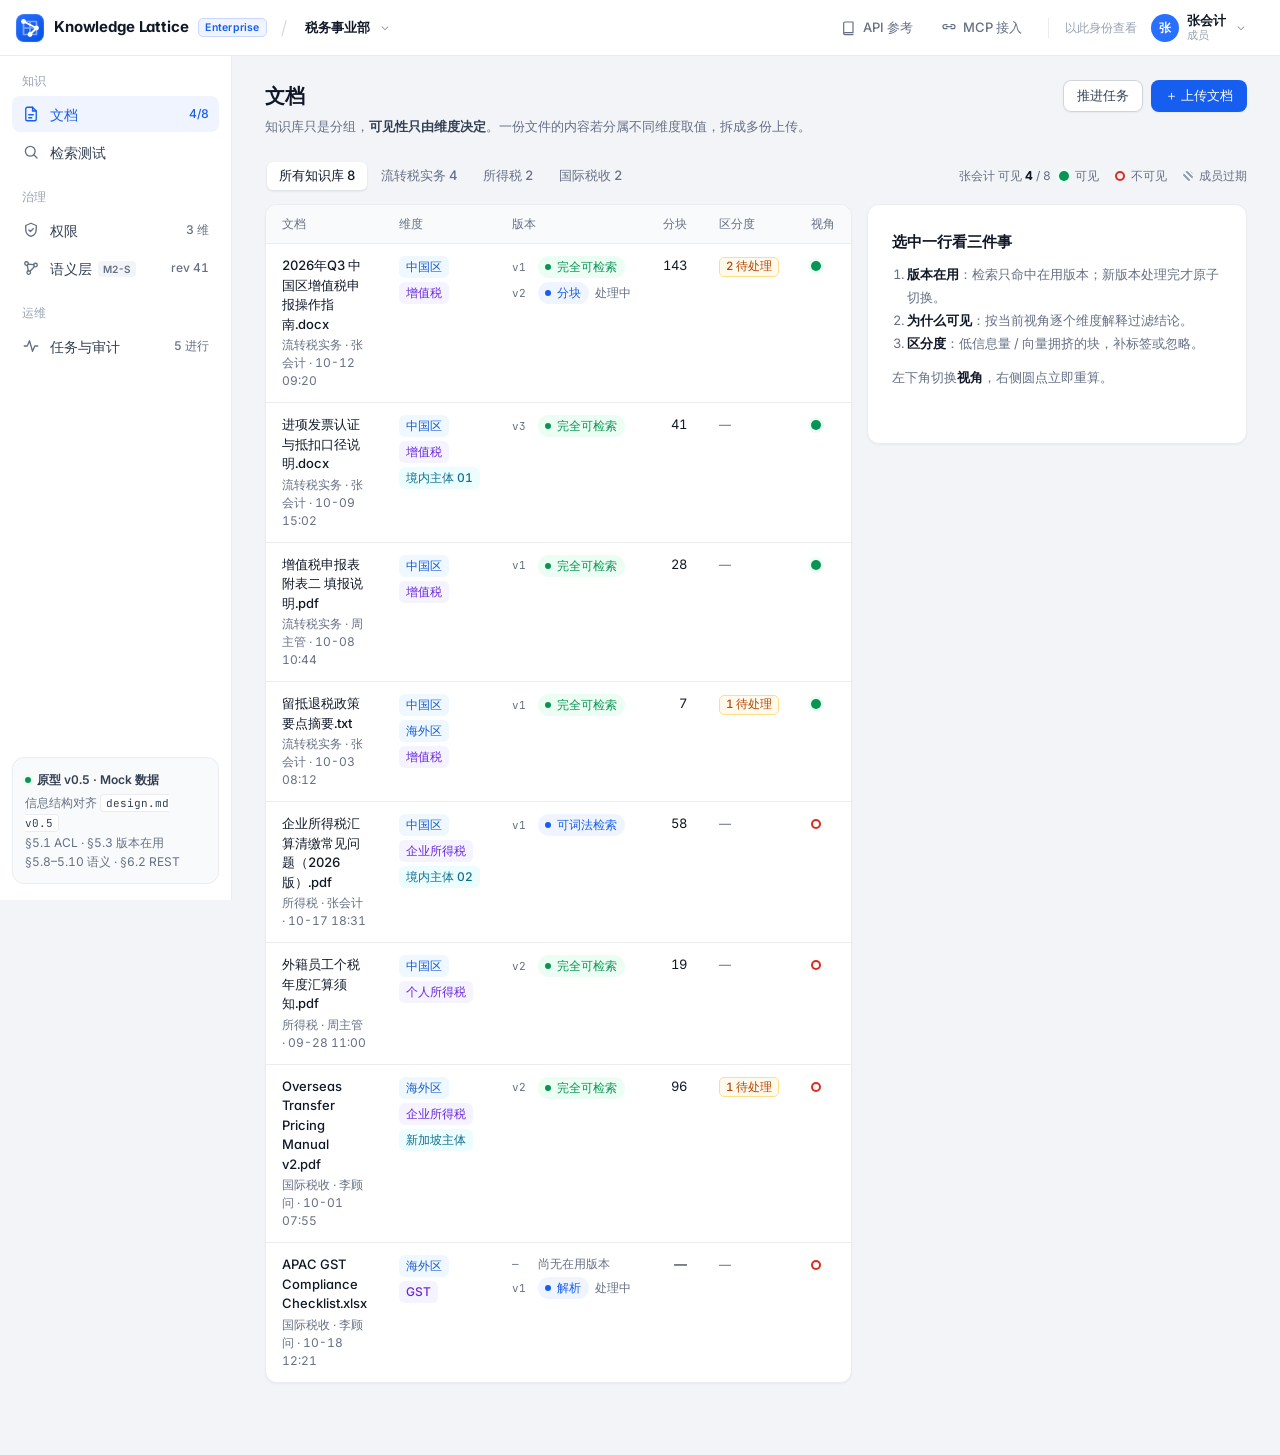
==== prototype/index.html @ 9593f556 "docs(knowledge-lattice): 原型顶栏与页头微调——logo 晶格 18→26px（28px 底座不变）；组织切换器去字母小方块（顶栏按钮+下拉菜单两处，wsIcon/WS_COL" ====
<!doctype html>
<html lang="zh-CN">
<head>
<meta charset="utf-8">
<meta name="viewport" content="width=device-width, initial-scale=1">
<title>Knowledge Lattice · 企业知识层控制台（原型 v0.5）</title>
<link rel="preconnect" href="https://fonts.googleapis.com">
<link rel="preconnect" href="https://fonts.gstatic.com" crossorigin>
<link href="https://fonts.googleapis.com/css2?family=Inter:wght@400;500;600;700&family=JetBrains+Mono:wght@400;500&display=swap" rel="stylesheet">
<style>
/* ==========================================================================
   Knowledge Lattice 控制台原型 v0.5 —— 企业 SaaS 视觉：浅灰底 + 白色卡片 + 品牌蓝
   信息结构对齐 design.md v0.5：§5.1 维度 ACL / §5.3 版本在用 / §5.4 区分度 / §5.8~5.10 语义层 / §6.2 REST
   ========================================================================== */
:root {
  /* 表面与描边（变量名沿用，值为 SaaS 灰阶） */
  --paper:   #FFFFFF;
  --paper-2: #F9FAFB;
  --paper-3: #F2F4F7;
  --rule:    #EAECF0;
  --rule-2:  #D0D5DD;
  --bg:      #F2F4F7;
  /* 文字 */
  --ink:     #101828;
  --ink-2:   #344054;
  --ink-3:   #667085;
  --ink-4:   #98A2B3;
  /* 品牌主色（原 seal 变量 → 品牌蓝） */
  --seal:    #155EEF;
  --seal-2:  #004EEB;
  --seal-w:  #EFF4FF;
  --seal-b:  #C7D7FE;
  /* 语义色 */
  --danger:  #D92D20; --danger-2: #B42318; --danger-w: #FEF3F2; --danger-b: #FECDCA;
  --moss:    #079455; --moss-w: #ECFDF3; --moss-b: #ABEFC6;
  --amber:   #DC6803; --amber-w: #FFFAEB; --amber-b: #FEDF89;
  --slate-w: #F2F4F7;
  /* 维度色 */
  --d0: #175CD3; --d0w: #EFF8FF;
  --d1: #6927DA; --d1w: #F4F3FF;
  --d2: #0E7090; --d2w: #ECFDFF;
  --d3: #C4320A; --d3w: #FFF6ED;
  /* 实体类型色 */
  --t-concept: #DD2590;
  --t-system: #475467;
  --t-scenario: #DC6803;
  --t-template: #444CE7;
  --t-template_field: #6172F3;
  --t-report: #0E9384;
  --t-report_item: #15B79E;
  --t-table: #079455;
  --t-column: #17B26A;

  --sans: "Inter", -apple-system, BlinkMacSystemFont, "Segoe UI", "PingFang SC", "Hiragino Sans GB", "Microsoft YaHei", "Noto Sans SC", sans-serif;
  --serif: var(--sans);
  --mono: "JetBrains Mono", "SFMono-Regular", Menlo, Consolas, monospace;

  --sh-xs: 0 1px 2px rgba(16, 24, 40, .05);
  --sh-sm: 0 1px 3px rgba(16, 24, 40, .08), 0 1px 2px rgba(16, 24, 40, .04);
  --sh-lg: 0 12px 16px -4px rgba(16, 24, 40, .08), 0 4px 6px -2px rgba(16, 24, 40, .03);
  --r: 8px; --r-lg: 12px;

  --s1: 4px; --s2: 8px; --s3: 12px; --s4: 16px; --s5: 24px; --s6: 32px; --s7: 48px; --s8: 72px;
  --ease: cubic-bezier(0.22, 1, 0.36, 1);
  --rail: 232px;
  --top: 56px;
}
* { box-sizing: border-box; margin: 0; padding: 0; }
html { font-size: 14px; }
body {
  font-family: var(--sans); color: var(--ink); background: var(--bg);
  line-height: 1.5; -webkit-font-smoothing: antialiased; font-feature-settings: "tnum" 1, "cv11" 1;
}
button, input, select, textarea { font: inherit; color: inherit; }
button { cursor: pointer; background: none; border: 0; }
code, .mono { font-family: var(--mono); font-size: 0.86em; }
code { background: var(--paper-3); padding: 1px 5px; border-radius: 4px; color: var(--ink-2); }
:focus-visible { outline: 2px solid var(--seal-b); outline-offset: 1px; }
::selection { background: var(--seal-w); }
svg.ic { width: 16px; height: 16px; flex: none; stroke: currentColor; fill: none; stroke-width: 1.8; stroke-linecap: round; stroke-linejoin: round; }

/* ---------------- 骨架：顶栏 + 侧栏 + 内容区 ---------------- */
.app {
  display: grid; grid-template-columns: var(--rail) 1fr; grid-template-rows: var(--top) 1fr;
  grid-template-areas: "top top" "rail main"; min-height: 100vh;
}
.topbar {
  grid-area: top; position: sticky; top: 0; z-index: 40; height: var(--top);
  display: flex; align-items: center; gap: var(--s2); padding: 0 var(--s5) 0 var(--s4);
  background: var(--paper); border-bottom: 1px solid var(--rule);
}
.brand { display: flex; align-items: center; gap: 10px; min-width: calc(var(--rail) - var(--s4)); flex: none; padding-right: var(--s3); }
.seal { width: 28px; height: 28px; flex: none; display: grid; place-items: center; border-radius: 8px;
  background: linear-gradient(140deg, #2970FF 0%, #155EEF 55%, #004EEB 100%); box-shadow: var(--sh-xs), inset 0 0 0 1px rgba(255,255,255,.12); }
.seal svg { width: 26px; height: 26px; }
.brand-name { font-weight: 700; font-size: 15px; letter-spacing: -0.01em; color: var(--ink); white-space: nowrap; }
.brand-sub { font-size: 10.5px; font-weight: 600; color: var(--seal); background: var(--seal-w); border: 1px solid var(--seal-b);
  padding: 0 6px; border-radius: 5px; line-height: 17px; letter-spacing: .02em; }
.tb-sep { color: var(--rule-2); font-size: 18px; font-weight: 300; margin: 0 2px 0 -6px; }
.tb-spacer { flex: 1; }
.tb-link { display: inline-flex; align-items: center; gap: 6px; height: 32px; padding: 0 10px; border-radius: var(--r); color: var(--ink-3); font-size: 13px; font-weight: 500; }
.tb-link:hover { background: var(--paper-3); color: var(--ink-2); }
.tb-div { width: 1px; height: 20px; background: var(--rule); margin: 0 var(--s2); }
.tb-lens { display: flex; align-items: center; gap: 6px; }
.tb-lens .rail-label { margin: 0; padding: 0; font-size: 12px; letter-spacing: 0; color: var(--ink-4); white-space: nowrap; }

.rail {
  grid-area: rail; position: sticky; top: var(--top); height: calc(100vh - var(--top)); overflow: auto;
  background: var(--paper); border-right: 1px solid var(--rule);
  display: flex; flex-direction: column; padding: var(--s3) var(--s3) var(--s4);
}
.rail-label { font-size: 12px; font-weight: 500; color: var(--ink-4); padding: 0 var(--s2); margin: var(--s4) 0 6px; }
.picker { position: relative; }
.picker-btn {
  display: flex; align-items: center; gap: var(--s2); text-align: left; height: 36px;
  padding: 0 var(--s2); border-radius: var(--r); transition: background .15s;
}
.picker-btn:hover, .picker-btn[aria-expanded="true"] { background: var(--paper-3); }
.picker-btn .pk-main { min-width: 0; display: flex; flex-direction: column; line-height: 1.2; }
.picker-btn .pk-t { font-weight: 600; font-size: 13px; color: var(--ink); white-space: nowrap; overflow: hidden; text-overflow: ellipsis; max-width: 180px; }
.picker-btn .pk-s { font-size: 11px; color: var(--ink-4); }
.picker-btn .caret { color: var(--ink-4); display: inline-flex; }
.avatar { width: 28px; height: 28px; border-radius: 50%; display: grid; place-items: center; font-size: 12px; font-weight: 600; color: #fff; flex: none; }
.menu {
  position: absolute; left: 0; top: calc(100% + 6px); z-index: 60; min-width: 280px;
  background: var(--paper); border: 1px solid var(--rule); border-radius: var(--r-lg); padding: var(--s1);
  box-shadow: var(--sh-lg);
  opacity: 0; transform: translateY(-4px); pointer-events: none; transition: opacity .16s var(--ease), transform .16s var(--ease);
}
#lensPicker .menu { left: auto; right: 0; }
.menu.open { opacity: 1; transform: none; pointer-events: auto; }
.menu-item { width: 100%; text-align: left; padding: 8px 10px; border-radius: 6px; display: flex; gap: var(--s2); align-items: center; font-size: 13px; color: var(--ink-2); }
.menu-item:hover { background: var(--paper-2); }
.menu-item.on { background: var(--seal-w); color: var(--seal); font-weight: 500; }
.menu-item small { color: var(--ink-4); font-size: 12px; margin-left: auto; font-weight: 400; }
.menu-note { font-size: 12px; color: var(--ink-3); padding: 8px 10px; border-top: 1px solid var(--rule); margin-top: var(--s1); line-height: 1.5; }

.nav { display: flex; flex-direction: column; gap: 2px; }
.nav-group { font-size: 12px; font-weight: 500; color: var(--ink-4); padding: 0 10px; margin: var(--s4) 0 4px; }
.nav-group:first-child { margin-top: var(--s1); }
.nav-item {
  display: grid; grid-template-columns: 18px 1fr auto; align-items: center; gap: 10px; height: 36px;
  padding: 0 10px; border-radius: var(--r); text-align: left; color: var(--ink-2); font-weight: 500; font-size: 14px;
  transition: background .15s, color .15s;
}
.nav-item .ni-k { color: var(--ink-3); display: inline-flex; }
.nav-item .ni-k svg { width: 18px; height: 18px; }
.nav-item .ni-c { font-size: 12px; color: var(--ink-3); font-weight: 500; }
.nav-item:hover { background: var(--paper-3); color: var(--ink); }
.nav-item.on { background: var(--seal-w); color: var(--seal); }
.nav-item.on .ni-k { color: var(--seal); }
.nav-item.on .ni-c { color: var(--seal); }
.nav-tag { font-size: 10px; font-weight: 600; padding: 0 5px; border-radius: 4px; background: var(--paper-3); color: var(--ink-3); margin-left: 6px; vertical-align: 1px; line-height: 16px; display: inline-block; }
.rail-foot { margin-top: auto; padding: var(--s3); font-size: 12px; color: var(--ink-3); line-height: 1.6;
  background: var(--paper-2); border: 1px solid var(--rule); border-radius: var(--r-lg); }
.rail-foot .rf-h { display: flex; align-items: center; gap: 6px; font-weight: 600; color: var(--ink-2); margin-bottom: 4px; }
.rail-foot .rf-h i { width: 6px; height: 6px; border-radius: 50%; background: var(--moss); box-shadow: 0 0 0 3px var(--moss-w); }
.rail-foot code { font-size: 11px; background: var(--paper); border: 1px solid var(--rule); }

main { grid-area: main; min-width: 0; padding: var(--s5) clamp(20px, 2.6vw, 40px) var(--s8); }
.view { animation: viewIn .3s var(--ease) both; }
@keyframes viewIn { from { opacity: 0; transform: translateY(4px); } to { opacity: 1; transform: none; } }

/* ---------------- 页头 ---------------- */
.head { display: grid; grid-template-columns: minmax(0, 1fr) auto; column-gap: var(--s5); row-gap: 4px; align-items: center; margin-bottom: var(--s5); }
.head h1 { grid-column: 1; font-weight: 600; font-size: 20px; line-height: 28px; letter-spacing: -0.01em; color: var(--ink); }
.head .lede { grid-column: 1 / -1; color: var(--ink-3); font-size: 13px; line-height: 20px; }
.head .lede b { color: var(--ink-2); font-weight: 600; }
.head .head-act { grid-column: 2; grid-row: 1; display: flex; gap: var(--s2); align-items: center; }
.sub-tabs { display: flex; gap: var(--s5); margin: calc(-1 * var(--s2)) 0 var(--s5); border-bottom: 1px solid var(--rule); }
.sub-tab { padding: 10px 2px; color: var(--ink-3); border-bottom: 2px solid transparent; margin-bottom: -1px; font-weight: 500; font-size: 14px; }
.sub-tab:hover { color: var(--ink-2); }
.sub-tab.on { color: var(--seal); border-color: var(--seal); font-weight: 600; }
.sec-title { font-weight: 600; font-size: 15px; color: var(--ink); margin: var(--s6) 0 var(--s3); display: flex; align-items: baseline; gap: var(--s3); }
.sec-title:first-child { margin-top: 0; }
.sec-title small { font-weight: 400; font-size: 12px; color: var(--ink-3); }

/* ---------------- 通用元件 ---------------- */
.btn {
  display: inline-flex; align-items: center; justify-content: center; gap: 6px; height: 32px; padding: 0 14px; border-radius: var(--r);
  background: var(--seal); color: #fff; font-weight: 500; font-size: 13px; white-space: nowrap;
  box-shadow: var(--sh-xs); transition: background .15s, box-shadow .15s;
}
.btn:hover { background: var(--seal-2); }
.btn:active { box-shadow: 0 0 0 3px var(--seal-w); }
.btn.seal-btn { background: var(--seal); } .btn.seal-btn:hover { background: var(--seal-2); }
.btn.danger-btn { background: var(--danger); } .btn.danger-btn:hover { background: var(--danger-2); }
.btn.ghost { background: var(--paper); color: var(--ink-2); box-shadow: var(--sh-xs), inset 0 0 0 1px var(--rule-2); }
.btn.ghost:hover { background: var(--paper-2); color: var(--ink); }
.btn.sm { height: 28px; padding: 0 10px; font-size: 12px; border-radius: 6px; }
.btn[disabled] { background: var(--paper-3); color: var(--ink-4); cursor: not-allowed; box-shadow: none; }
.btn .kbd { background: rgba(255,255,255,.18); border-color: rgba(255,255,255,.35) !important; color: #fff !important; }
.link { color: var(--seal); font-weight: 500; text-align: left; }
.link:hover { color: var(--seal-2); text-decoration: underline; text-underline-offset: 3px; }
.muted { color: var(--ink-3); }
.tiny { font-size: 12px; }
.sel, .inp {
  height: 32px; padding: 0 10px; border: 1px solid var(--rule-2); border-radius: var(--r); background: var(--paper); min-width: 0;
  box-shadow: var(--sh-xs); font-size: 13px; transition: border-color .15s, box-shadow .15s;
}
.inp:hover, .sel:hover { border-color: var(--ink-4); }
.inp:focus, .sel:focus { outline: none; border-color: var(--seal); box-shadow: 0 0 0 3px var(--seal-w); }

.chip {
  display: inline-flex; align-items: center; gap: 4px; padding: 0 7px; border-radius: 6px; height: 22px;
  font-size: 12px; font-weight: 500; white-space: nowrap; background: var(--slate-w); color: var(--ink-2);
}
.chip .ck { font-family: var(--mono); font-size: 10.5px; opacity: 0.7; font-weight: 400; }
.chip.d0 { background: var(--d0w); color: var(--d0); } .chip.d1 { background: var(--d1w); color: var(--d1); }
.chip.d2 { background: var(--d2w); color: var(--d2); } .chip.d3 { background: var(--d3w); color: var(--d3); }
.chip.empty { background: transparent; color: var(--ink-4); border: 1px dashed var(--rule-2); font-weight: 400; }
.chips { display: flex; flex-wrap: wrap; gap: 4px; }
.pill { display: inline-flex; align-items: center; gap: 6px; height: 22px; padding: 0 8px 0 7px; border-radius: 11px;
  font-size: 12px; font-weight: 500; white-space: nowrap; background: var(--paper-3); color: var(--ink-2); }
.pill::before { content: ""; width: 6px; height: 6px; border-radius: 50%; background: var(--ink-4); flex: none; }
.pill.ok { background: var(--moss-w); color: var(--moss); } .pill.ok::before { background: var(--moss); }
.pill.run { background: var(--seal-w); color: var(--seal); } .pill.run::before { background: var(--seal); animation: pulse 1.4s ease-in-out infinite; }
.pill.bad { background: var(--danger-w); color: var(--danger-2); } .pill.bad::before { background: var(--danger); }
.pill.idle { background: var(--paper-3); color: var(--ink-3); } .pill.idle::before { background: transparent; box-shadow: inset 0 0 0 1.5px var(--ink-4); }
@keyframes pulse { 50% { opacity: 0.3; } }
.tag { display: inline-flex; align-items: center; font-size: 11.5px; font-weight: 500; height: 20px; padding: 0 6px; border-radius: 5px;
  border: 1px solid var(--rule); background: var(--paper-2); color: var(--ink-3); white-space: nowrap; }
.tag.seal { border-color: var(--danger-b); background: var(--danger-w); color: var(--danger-2); }
.tag.moss { border-color: var(--moss-b); background: var(--moss-w); color: var(--moss); }
.tag.amber { border-color: var(--amber-b); background: var(--amber-w); color: #B54708; }
.kbd { font-family: var(--mono); font-size: 11px; padding: 0 5px; border: 1px solid var(--rule-2); border-radius: 4px; color: var(--ink-3); line-height: 16px; }

/* 数据表（卡片化） */
.ledger { width: 100%; border-collapse: separate; border-spacing: 0; background: var(--paper);
  border: 1px solid var(--rule); border-radius: var(--r-lg); box-shadow: var(--sh-xs); overflow: hidden; }
.ledger th {
  text-align: left; font-weight: 500; font-size: 12px; color: var(--ink-3); background: var(--paper-2);
  padding: 10px var(--s4); border-bottom: 1px solid var(--rule); white-space: nowrap;
}
.ledger td { padding: var(--s3) var(--s4); border-bottom: 1px solid var(--rule); vertical-align: top; font-size: 13px; }
.ledger tbody tr:last-child td { border-bottom: 0; }
.ledger tbody tr { transition: background .12s; }
.ledger tbody tr.clickable { cursor: pointer; }
.ledger tbody tr.clickable:hover { background: var(--paper-2); }
.ledger tbody tr.on { background: var(--seal-w); }
.ledger tbody tr.on td:first-child { box-shadow: inset 2px 0 0 var(--seal); }
.ledger .num { text-align: right; font-variant-numeric: tabular-nums; }
.ledger .t-title { font-weight: 500; color: var(--ink); }
.ledger .t-sub { font-size: 12px; color: var(--ink-3); margin-top: 2px; }
.pane .ledger, .passthru .ledger { border: 0; border-radius: 0; box-shadow: none; }

.note {
  font-size: 13px; color: var(--ink-2); padding: 10px 14px; background: var(--paper);
  border: 1px solid var(--rule); border-radius: var(--r); margin-top: var(--s4); line-height: 1.6;
}
.note b { color: var(--ink); font-weight: 600; }
.note.seal { background: var(--danger-w); border-color: var(--danger-b); color: var(--danger-2); }
.note.seal b { color: var(--danger-2); }
.note.moss { background: var(--moss-w); border-color: var(--moss-b); color: #067647; }
.note.moss b { color: #067647; }
.note.amber { background: var(--amber-w); border-color: var(--amber-b); color: #93370D; }
.note.amber b { color: #93370D; }

.split { display: grid; grid-template-columns: minmax(0, 1fr) 380px; gap: var(--s5); align-items: start; }
.pane { position: sticky; top: calc(var(--top) + var(--s5)); background: var(--paper); border: 1px solid var(--rule); border-radius: var(--r-lg);
  box-shadow: var(--sh-xs); padding: var(--s5); min-height: 240px; max-height: calc(100vh - var(--top) - 48px); overflow: auto; }
.pane h2 { font-size: 16px; font-weight: 600; line-height: 1.4; color: var(--ink); }
.pane .kv { display: grid; grid-template-columns: 76px 1fr; gap: 6px var(--s3); font-size: 13px; margin-top: var(--s3); }
.pane .kv dt { color: var(--ink-3); }
.pane-sec { margin-top: var(--s5); padding-top: var(--s4); border-top: 1px solid var(--rule); }
.pane-sec > .ps-h { font-size: 12px; font-weight: 600; color: var(--ink-3); margin-bottom: var(--s2); display: flex; align-items: center; gap: var(--s2); }
.teach { color: var(--ink-3); font-size: 13px; line-height: 1.75; }
.teach ol { padding-left: 1.2em; margin-top: var(--s2); }
.teach b { color: var(--ink); font-weight: 600; }

/* ---------------- 文档页 ---------------- */
.drawer { display: grid; grid-template-rows: 0fr; transition: grid-template-rows .35s var(--ease); }
.drawer.open { grid-template-rows: 1fr; }
.drawer > .dr-in { overflow: hidden; }
.upload {
  border: 1px solid var(--rule); border-radius: var(--r-lg); padding: var(--s5); margin-bottom: var(--s5);
  display: grid; grid-template-columns: 1fr 1fr; gap: var(--s4) var(--s6); background: var(--paper); box-shadow: var(--sh-sm);
}
.upload .u-row { display: grid; grid-template-columns: 96px 1fr; gap: var(--s3); align-items: start; }
.upload .u-row > label { color: var(--ink-2); padding-top: 5px; font-size: 13px; font-weight: 500; }
.req { color: var(--danger); margin-left: 2px; }
.opt { width: 100%; }
.vchip {
  height: 28px; padding: 0 10px; border-radius: 6px; font-size: 13px; border: 1px solid var(--rule-2); background: var(--paper); color: var(--ink-2);
  transition: background .12s, border-color .12s, color .12s;
}
.vchip:hover:not([disabled]) { border-color: var(--seal-b); color: var(--seal); }
.vchip.on { background: var(--seal-w); color: var(--seal); border-color: var(--seal); font-weight: 500; }
.vchip[disabled] { color: var(--ink-4); background: var(--paper-2); border-style: dashed; cursor: not-allowed; text-decoration: line-through; text-decoration-color: var(--rule-2); }
.u-foot { grid-column: 1 / -1; display: flex; align-items: center; gap: var(--s3); border-top: 1px solid var(--rule); padding-top: var(--s4); }
.filebox { border: 1px dashed var(--rule-2); border-radius: var(--r); padding: var(--s3); display: flex; gap: var(--s3); align-items: center; background: var(--paper-2); }
.filebox .inp { flex: 1; background: var(--paper); }

.toolbar { display: flex; align-items: center; gap: var(--s2); margin-bottom: var(--s3); flex-wrap: wrap; }
.seg { display: inline-flex; background: var(--paper-3); border-radius: var(--r); padding: 2px; gap: 2px; }
.seg button { height: 28px; padding: 0 12px; font-size: 13px; font-weight: 500; color: var(--ink-3); border-radius: 6px; }
.seg button:hover { color: var(--ink-2); }
.seg button.on { background: var(--paper); color: var(--ink); box-shadow: var(--sh-sm); }
.seg button.seg-add { color: var(--ink-4); padding: 0 12px; }
.seg button.seg-add:hover { color: var(--seal); background: var(--paper); }
.seg button.seg-add.on { background: var(--paper); color: var(--seal); box-shadow: var(--sh-sm); font-weight: 500; }

.ver { display: flex; flex-direction: column; gap: 4px; font-size: 12px; }
.ver .vl { display: flex; align-items: center; gap: 6px; white-space: nowrap; }
.ver .vn { font-family: var(--mono); font-size: 11px; color: var(--ink-3); min-width: 20px; }
.lens-dot { width: 10px; height: 10px; border-radius: 50%; display: inline-block; vertical-align: middle; }
.lens-dot.y { background: var(--moss); box-shadow: 0 0 0 3px var(--moss-w); }
.lens-dot.n { box-shadow: inset 0 0 0 2px var(--danger); }
.lens-dot.x { background: repeating-linear-gradient(45deg, var(--ink-4) 0 2px, transparent 2px 4px); }

.stages { display: flex; gap: 3px; margin: var(--s2) 0 4px; }
.stages i { flex: 1; height: 4px; background: var(--paper-3); border-radius: 2px; position: relative; overflow: hidden; }
.stages i.done { background: var(--seal); }
.stages i.cur { background: var(--seal-w); }
.stages i.cur::after { content: ""; position: absolute; inset: 0; background: var(--seal); opacity: .55; transform-origin: left; animation: grow 1.6s var(--ease) infinite; }
@keyframes grow { from { transform: scaleX(0); } to { transform: scaleX(1); } }
.stage-labels { display: flex; gap: 3px; font-size: 11px; color: var(--ink-3); }
.stage-labels span { flex: 1; }

.flag { padding: var(--s3) 0; border-bottom: 1px solid var(--rule); }
.flag:last-child { border-bottom: 0; }
.flag q { display: block; font-size: 13px; color: var(--ink); background: var(--paper-2); border-radius: 6px; padding: 6px 10px; quotes: "“" "”"; margin: 4px 0 8px; }
.flag .f-act { display: flex; gap: var(--s2); align-items: center; flex-wrap: wrap; }
.flag.resolved { opacity: 0.5; }

.why { display: flex; flex-direction: column; gap: 8px; font-size: 13px; }
.why .w-row { display: grid; grid-template-columns: 18px 88px 1fr; gap: var(--s2); align-items: start; }
.why .w-ic { font-weight: 700; text-align: center; width: 18px; height: 18px; line-height: 18px; border-radius: 50%; font-size: 11px; }
.why .w-ic.y { color: var(--moss); background: var(--moss-w); } .why .w-ic.n { color: var(--danger); background: var(--danger-w); } .why .w-ic.s { color: var(--ink-4); background: var(--paper-3); }
.why .w-k { color: var(--ink-2); font-weight: 500; }
.why .w-v { color: var(--ink-3); }

/* ---------------- 检索页 ---------------- */
.qbar { display: flex; align-items: center; gap: var(--s2); background: var(--paper); border: 1px solid var(--rule-2); border-radius: var(--r-lg);
  padding: 6px 6px 6px 14px; margin-bottom: var(--s3); box-shadow: var(--sh-sm); transition: border-color .15s, box-shadow .15s; }
.qbar:focus-within { border-color: var(--seal); box-shadow: 0 0 0 4px var(--seal-w); }
.qbar::before { content: ""; width: 18px; height: 18px; flex: none; background: var(--ink-4);
  -webkit-mask: url("data:image/svg+xml,%3Csvg xmlns='http://www.w3.org/2000/svg' viewBox='0 0 24 24' fill='none' stroke='black' stroke-width='2' stroke-linecap='round'%3E%3Ccircle cx='11' cy='11' r='7'/%3E%3Cpath d='m20 20-3.5-3.5'/%3E%3C/svg%3E") center/contain no-repeat;
          mask: url("data:image/svg+xml,%3Csvg xmlns='http://www.w3.org/2000/svg' viewBox='0 0 24 24' fill='none' stroke='black' stroke-width='2' stroke-linecap='round'%3E%3Ccircle cx='11' cy='11' r='7'/%3E%3Cpath d='m20 20-3.5-3.5'/%3E%3C/svg%3E") center/contain no-repeat; }
.qbar input { flex: 1; border: 0; background: transparent; font-size: 15px; height: 36px; outline: none; min-width: 0; }
.qbar input::placeholder { color: var(--ink-4); }
.qbar .btn { height: 36px; padding: 0 16px; }
.qopts { display: flex; gap: var(--s4); align-items: center; flex-wrap: wrap; font-size: 13px; color: var(--ink-2); margin-bottom: var(--s4); }
.qopts label { display: inline-flex; align-items: center; gap: 6px; }
.switch { display: inline-flex; align-items: center; gap: 8px; cursor: pointer; user-select: none; }
.switch input { appearance: none; width: 32px; height: 18px; border-radius: 9px; background: var(--rule-2); position: relative; transition: background .2s; cursor: pointer; flex: none; }
.switch input::after { content: ""; position: absolute; width: 14px; height: 14px; top: 2px; left: 2px; border-radius: 50%; background: #fff; box-shadow: 0 1px 2px rgba(16,24,40,.2); transition: transform .2s var(--ease); }
.switch input:checked { background: var(--seal); }
.switch input:checked::after { transform: translateX(14px); }
.suggest { display: flex; gap: 6px; flex-wrap: wrap; align-items: center; }
.suggest button { font-size: 12px; height: 26px; padding: 0 10px; border-radius: 13px; background: var(--paper); border: 1px solid var(--rule); color: var(--ink-2); }
.suggest button:hover { color: var(--seal); border-color: var(--seal-b); background: var(--seal-w); }

.annot { font-size: 14px; line-height: 2.2; }
.annot mark { background: none; border-bottom: 2px solid currentColor; padding: 0 1px; color: inherit; position: relative; }
.annot mark .mt { position: absolute; left: 0; top: -1.15em; font-size: 10px; font-weight: 600; line-height: 1; white-space: nowrap; }
.annot mark.L2 { border-bottom-style: dotted; }
.annot mark.L3 { border-bottom-style: dashed; }

.hits { display: flex; flex-direction: column; background: var(--paper); border: 1px solid var(--rule); border-radius: var(--r-lg); box-shadow: var(--sh-xs); padding: 0 var(--s4); }
.hit { display: grid; grid-template-columns: 36px 1fr; gap: var(--s3); padding: var(--s4) 0; border-bottom: 1px solid var(--rule); animation: viewIn .3s var(--ease) both; }
.hit:last-child { border-bottom: 0; }
.hit .h-rank { width: 26px; height: 26px; border-radius: 7px; display: grid; place-items: center; font-weight: 600; font-size: 12px; background: var(--paper-3); color: var(--ink-3); }
.hit:first-child .h-rank { background: var(--seal-w); color: var(--seal); }
.hit .h-text { font-size: 14px; line-height: 1.7; color: var(--ink); }
.hit .h-text em { font-style: normal; background: #FEF0C7; border-radius: 2px; padding: 0 1px; }
.hit .h-meta { display: flex; flex-wrap: wrap; gap: var(--s2) var(--s3); align-items: center; margin-top: var(--s2); font-size: 12px; color: var(--ink-3); }
.hit .h-src { color: var(--ink-2); font-weight: 500; }
.routes { display: inline-flex; gap: 3px; }
.route { font-family: var(--mono); font-size: 10.5px; height: 18px; line-height: 18px; padding: 0 5px; border-radius: 4px; background: var(--paper-3); color: var(--ink-4); }
.route.on { background: var(--seal-w); color: var(--seal); }
.route.ent.on { background: #EEF4FF; color: var(--t-template); }
.score-bar { width: 64px; height: 6px; background: var(--paper-3); border-radius: 3px; overflow: hidden; display: inline-block; vertical-align: middle; }
.score-bar i { display: block; height: 100%; background: var(--seal); border-radius: 3px; }

.funnel { display: flex; flex-direction: column; gap: var(--s3); }
.fn-row { display: grid; grid-template-columns: 64px 1fr 56px; gap: var(--s2); align-items: center; font-size: 12px; color: var(--ink-2); }
.fn-bar { height: 16px; background: var(--paper-3); border-radius: 4px; position: relative; overflow: hidden; }
.fn-bar .fb-all { position: absolute; inset: 0 auto 0 0; background: var(--danger-w); background-image: repeating-linear-gradient(45deg, transparent 0 3px, rgba(217, 45, 32, .18) 3px 5px); transition: width .5s var(--ease); }
.fn-bar .fb-ok { position: absolute; inset: 0 auto 0 0; background: var(--seal); border-radius: 4px; transition: width .5s var(--ease); }
.fn-row .fn-n { text-align: right; font-variant-numeric: tabular-nums; color: var(--ink-2); font-weight: 500; }
.sql { font-family: var(--mono); font-size: 12px; line-height: 1.65; white-space: pre; overflow-x: auto; background: var(--paper-2); border: 1px solid var(--rule); color: var(--ink-2); padding: var(--s3) var(--s4); border-radius: var(--r); margin-top: var(--s2); }
.sql .c { color: var(--ink-4); }
.sql .k { color: var(--seal); font-weight: 500; }
details > summary { cursor: pointer; list-style: none; font-size: 13px; color: var(--ink-2); font-weight: 500; }
details > summary::-webkit-details-marker { display: none; }
details > summary::before { content: "›"; display: inline-block; width: 12px; color: var(--ink-4); transition: transform .15s; }
details[open] > summary::before { transform: rotate(90deg); }

/* ---------------- 权限页：授权格 ---------------- */
.lattice-wrap { overflow-x: auto; border: 1px solid var(--rule); border-radius: var(--r-lg); background: var(--paper); box-shadow: var(--sh-xs); }
.lattice { border-collapse: separate; border-spacing: 0; font-size: 13px; min-width: 100%; }
.lattice th, .lattice td { padding: 0; }
.lattice thead th { font-weight: 500; color: var(--ink-2); padding: 8px; text-align: center; border-bottom: 1px solid var(--rule); white-space: nowrap; background: var(--paper-2); }
.lattice thead tr:first-child th { font-size: 12px; color: var(--ink-3); }
.lattice thead th.dg { border-left: 1px solid var(--rule); }
.lattice thead th.vh { font-size: 12px; }
.lattice thead th.vh .ck { display: block; font-family: var(--mono); font-size: 10.5px; color: var(--ink-4); font-weight: 400; }
.lattice tbody th { text-align: left; font-weight: 500; padding: 10px 16px; border-bottom: 1px solid var(--rule); white-space: nowrap; position: sticky; left: 0; background: var(--paper); z-index: 1; }
.lattice tbody td { text-align: center; border-bottom: 1px solid var(--rule); padding: 8px 4px; }
.lattice tbody tr:last-child th, .lattice tbody tr:last-child td { border-bottom: 0; }
.lattice tbody tr:hover th, .lattice tbody tr:hover td { background: var(--paper-2); }
.lattice tbody td.dg { border-left: 1px solid var(--rule); }
.lattice tr.expired th, .lattice tr.expired td { opacity: 0.45; }
.cellbtn {
  width: 20px; height: 20px; border-radius: 5px; box-shadow: inset 0 0 0 1px var(--rule-2); background: var(--paper); position: relative; vertical-align: middle;
  transition: background .15s var(--ease), transform .15s var(--ease), box-shadow .15s;
}
.cellbtn:hover:not([disabled]) { box-shadow: inset 0 0 0 1.5px var(--seal); background: var(--seal-w); }
.cellbtn.on { background: var(--seal); box-shadow: none; }
.cellbtn.on::after { content: ""; position: absolute; left: 6.5px; top: 3.5px; width: 5px; height: 9px; border: solid #fff; border-width: 0 2px 2px 0; transform: rotate(45deg); }
.cellbtn.sync { background: repeating-linear-gradient(135deg, var(--ink-4) 0 2px, var(--paper-3) 2px 5px); box-shadow: none; cursor: not-allowed; }
.cellbtn.sync::after { display: none; }
.cellbtn.sync-off { cursor: not-allowed; background: var(--paper-2); }
.cellbtn.pop { animation: pop .3s var(--ease); }
@keyframes pop { 40% { transform: scale(1.2); } }
.cellbtn[disabled] { cursor: not-allowed; }
.legend { display: flex; gap: var(--s4); flex-wrap: wrap; font-size: 12px; color: var(--ink-3); margin-top: var(--s3); align-items: center; }
.legend .lg { display: inline-flex; gap: 6px; align-items: center; }
.legend .cellbtn { width: 14px; height: 14px; pointer-events: none; border-radius: 4px; }
.legend .cellbtn.on::after { left: 4.5px; top: 2px; width: 3.5px; height: 7px; border-width: 0 1.5px 1.5px 0; }

.dims-ledger td .vals { display: flex; flex-wrap: wrap; gap: 4px; }
.dims-ledger tr.retired td { color: var(--ink-4); background: var(--paper-2); }
.dims-ledger tr.retired .chip { opacity: 0.55; }
.v-off { text-decoration: line-through; opacity: 0.6; }
.confirm { margin-top: var(--s2); padding: var(--s3); border: 1px solid var(--danger-b); border-radius: var(--r); background: var(--danger-w); color: #912018; font-size: 13px; animation: viewIn .25s var(--ease); }
.confirm .cf-act { display: flex; gap: var(--s2); margin-top: var(--s2); }

.vis-grid { border-collapse: separate; border-spacing: 0; font-size: 13px; background: var(--paper); border: 1px solid var(--rule); border-radius: var(--r-lg); box-shadow: var(--sh-xs); overflow: hidden; }
.vis-grid th { font-weight: 500; color: var(--ink-2); padding: 8px 10px; white-space: nowrap; text-align: center; border-bottom: 1px solid var(--rule); background: var(--paper-2); font-size: 12px; }
.vis-grid th.dn { text-align: left; font-weight: 500; color: var(--ink); max-width: 320px; overflow: hidden; text-overflow: ellipsis; background: var(--paper); font-size: 13px; padding-left: 16px; }
.vis-grid td { text-align: center; padding: 4px 10px; border-bottom: 1px solid var(--rule); }
.vis-grid tbody tr:last-child th, .vis-grid tbody tr:last-child td { border-bottom: 0; }
.vis-grid td button { width: 28px; height: 28px; border-radius: 8px; display: grid; place-items: center; margin: auto; transition: background .12s; }
.vis-grid td button:hover { background: var(--paper-3); }
.vis-grid td button.sel { box-shadow: 0 0 0 2px var(--seal); background: var(--seal-w); }
.vis-split { display: grid; grid-template-columns: auto minmax(280px, 1fr); gap: var(--s5); align-items: start; }

/* ---------------- 语义页 ---------------- */
/* 实体浏览按规模设计（§5.8：10⁴~10⁵ 节点）：无常驻实体列表——搜索优先 + 类型 facet（全图计数）+ 类型总览落地 + 结果表 top-N */
.ent-toolbar { background: var(--paper); border: 1px solid var(--rule); border-radius: var(--r-lg); box-shadow: var(--sh-xs); padding: var(--s4); }
.ent-chips { display: flex; flex-wrap: wrap; gap: 6px; margin-top: 10px; }
.facet { display: inline-flex; align-items: center; gap: 5px; height: 26px; padding: 0 9px; border-radius: 13px; border: 1px solid var(--rule);
  background: var(--paper); font-size: 11.5px; color: var(--ink-3); white-space: nowrap; }
.facet:hover { border-color: var(--rule-2); color: var(--ink-2); }
.facet.on { border-color: var(--seal); background: var(--seal-w); color: var(--seal); font-weight: 500; box-shadow: inset 0 0 0 1px var(--seal); }
.facet b { font-weight: 500; color: var(--ink-4); font-variant-numeric: tabular-nums; font-size: 10.5px; }
.facet.on b { color: var(--seal); }
.tdot { width: 8px; height: 8px; border-radius: 2px; display: inline-block; flex: none; }
.type-tiles { display: grid; grid-template-columns: repeat(auto-fill, minmax(176px, 1fr)); gap: 10px; }
.type-tile { text-align: left; border: 1px solid var(--rule); border-radius: var(--r-lg); padding: 12px 14px 11px; background: var(--paper);
  box-shadow: var(--sh-xs); display: flex; flex-direction: column; gap: 2px; transition: border-color .15s, box-shadow .15s; }
.type-tile:hover { border-color: var(--seal-b); box-shadow: var(--sh-sm); }
.type-tile .tt-c { font-family: var(--mono); font-size: 19px; font-weight: 600; line-height: 1.35; }
.type-tile .tt-n { font-size: 13px; font-weight: 500; color: var(--ink-2); display: flex; align-items: center; gap: 6px; }
.type-tile .tt-s { font-size: 11px; color: var(--ink-4); }
.ent-detail { background: var(--paper); border: 1px solid var(--rule); border-radius: var(--r-lg); box-shadow: var(--sh-xs); padding: var(--s5); min-width: 0; }
.ent-back { margin-bottom: var(--s4); }
.ledger tr.tr-missing td { color: var(--ink-4); font-style: italic; }
.crumbs { font-size: 12px; margin-bottom: 4px; display: flex; gap: 5px; align-items: baseline; min-width: 0; }
.crumbs .link { font-size: 12px; white-space: nowrap; overflow: hidden; text-overflow: ellipsis; }
.crumbs .sep { color: var(--ink-4); }
.crumbs b { color: var(--ink-3); font-weight: 500; white-space: nowrap; overflow: hidden; text-overflow: ellipsis; }
.ent-head { display: flex; align-items: flex-start; gap: var(--s4); }
.ent-head h2 { font-size: 20px; font-weight: 600; line-height: 1.3; color: var(--ink); }
.ent-type { font-size: 11.5px; font-weight: 600; color: var(--paper); padding: 0 8px; height: 20px; line-height: 20px; border-radius: 5px; display: inline-block; margin-bottom: 6px; }
.ent-key { font-family: var(--mono); font-size: 12px; color: var(--ink-3); margin-top: 4px; }
.ent-cols { display: grid; grid-template-columns: minmax(0, 1.1fr) minmax(0, 1fr); gap: var(--s5); margin-top: var(--s5); }
.defn { font-size: 14px; line-height: 1.75; color: var(--ink-2); }
.defn-k { font-size: 12px; font-weight: 600; color: var(--ink-3); margin: var(--s4) 0 6px; }
.alias { display: inline-flex; gap: 6px; align-items: center; height: 24px; padding: 0 8px; border: 1px solid var(--rule); background: var(--paper-2); border-radius: 6px; font-size: 13px; margin: 0 4px 4px 0; }
.alias .ak { font-size: 10.5px; color: var(--ink-4); font-family: var(--mono); }
.alias.context { border-style: dotted; border-color: var(--rule-2); } .alias.fuzzy_only { border-style: dashed; border-color: var(--rule-2); color: var(--ink-3); background: var(--paper); }
.graph { width: 100%; height: 420px; display: block; border-radius: var(--r-lg); border: 1px solid var(--rule);
  background: radial-gradient(circle, #D0D5DD 1px, transparent 1.2px) 0 0 / 16px 16px, var(--paper-2); }
.graph .edge { stroke-width: 1.4; fill: none; }
.graph .elabel { font-family: var(--mono); font-size: 9px; fill: var(--ink-3); paint-order: stroke; stroke: var(--paper); stroke-width: 3px; stroke-linejoin: round; }
.graph .node { cursor: pointer; }
.graph .node rect { rx: 7px; stroke: var(--paper); stroke-width: 2; filter: drop-shadow(0 1px 2px rgba(16,24,40,.12)); transition: stroke .15s; }
.graph .node text { font-family: var(--sans); font-size: 11px; font-weight: 500; fill: var(--ink); pointer-events: none; }
.graph .node.center text { font-weight: 600; font-size: 12.5px; }
.graph .node:hover rect { stroke: var(--seal); }
.graph .node.missing text { fill: var(--ink-3); font-style: italic; }
.graph .node.more rect { stroke-dasharray: 5 3; }
.graph .node.more text { fill: var(--ink-3); font-weight: 500; }
.graph .node.more:hover rect { stroke-width: 2.5; }
.rel-list { font-size: 13px; }
.rel-list .rl { display: grid; grid-template-columns: 92px 1fr auto; gap: var(--s2); padding: 7px 0; border-bottom: 1px solid var(--rule); align-items: center; }
.rel-list .rl code { color: var(--ink-3); font-size: 11px; }
.rel-list .rl button { text-align: left; color: var(--ink-2); font-weight: 500; }
.rel-list .rl button:hover { color: var(--seal); }
.rel-list .rl.g { grid-template-columns: 1fr auto; padding-left: 4px; }
.rel-list .rl-h { display: flex; align-items: baseline; gap: var(--s2); padding: 10px 0 2px; border-bottom: 1px solid var(--rule); }
.rel-list .rl-h:first-child { padding-top: 0; }
.rel-list .rl-h code { font-size: 11px; }
.rel-more { display: flex; gap: 10px; align-items: baseline; flex-wrap: wrap; padding: 8px 0 0; }
.passthru { border: 1px solid var(--rule); border-radius: var(--r-lg); margin-top: var(--s5); overflow: hidden; }
.passthru .pt-h { display: flex; align-items: center; gap: var(--s3); padding: 10px var(--s4); background: var(--paper-2); border-bottom: 1px solid var(--rule); font-size: 13px; }
.passthru .ledger td, .passthru .ledger th { padding: 8px var(--s4); font-size: 12px; }
.ann-in { width: 100%; min-height: 96px; resize: vertical; font-size: 14px; line-height: 1.7; padding: var(--s3) var(--s4); border: 1px solid var(--rule-2); border-radius: var(--r-lg) var(--r-lg) 0 0; background: var(--paper); box-shadow: var(--sh-xs); }
.ann-in:focus { outline: none; border-color: var(--seal); box-shadow: 0 0 0 3px var(--seal-w); }
.ann-out { padding: var(--s5) var(--s4) var(--s3); border: 1px solid var(--rule); border-top: 0; background: var(--paper); border-radius: 0 0 var(--r-lg) var(--r-lg); margin-top: -4px; }
.layer-key { display: flex; gap: var(--s4); font-size: 12px; color: var(--ink-3); margin-top: var(--s3); flex-wrap: wrap; }
.layer-key span { display: inline-flex; gap: 6px; align-items: center; }
.layer-key i { width: 18px; border-bottom: 2px solid var(--ink-3); display: inline-block; }
.layer-key i.L2 { border-bottom-style: dotted; } .layer-key i.L3 { border-bottom-style: dashed; }

/* ---------------- 运行页 ---------------- */
.lanes { display: grid; grid-template-columns: 1fr 1fr; gap: var(--s5); }
.lanes > section { background: var(--paper); border: 1px solid var(--rule); border-radius: var(--r-lg); box-shadow: var(--sh-xs); padding: var(--s4) var(--s5) var(--s2); }
.lane-h { display: flex; align-items: baseline; gap: var(--s3); padding-bottom: var(--s3); border-bottom: 1px solid var(--rule); margin-bottom: var(--s1); }
.lane-h h3 { font-size: 15px; font-weight: 600; }
.lane-h .tiny { margin-left: auto; }
.ev { display: grid; grid-template-columns: 62px 1fr; gap: var(--s3); padding: 10px 0; border-bottom: 1px solid var(--rule); font-size: 13px; }
.ev:last-child { border-bottom: 0; }
.ev.fresh { animation: fresh 1.6s var(--ease); }
@keyframes fresh { from { background: var(--seal-w); } to { background: transparent; } }
.ev .ev-t { font-family: var(--mono); font-size: 11px; color: var(--ink-4); padding-top: 2px; }
.ev .ev-a { font-family: var(--mono); font-size: 11px; color: var(--ink-3); }
.ev .ev-d { color: var(--ink); margin-top: 2px; }
.ev .ev-m { display: flex; gap: var(--s2); margin-top: 6px; align-items: center; }

/* toast */
.toasts { position: fixed; right: 24px; top: calc(var(--top) + 16px); display: flex; flex-direction: column; gap: 8px; z-index: 80; align-items: flex-end; }
.toast { display: flex; gap: 10px; align-items: flex-start; background: var(--paper); color: var(--ink-2); padding: 12px 16px 12px 14px; border-radius: var(--r-lg); border: 1px solid var(--rule);
  font-size: 13px; box-shadow: var(--sh-lg); animation: toastIn .3s var(--ease) both; max-width: 460px; line-height: 1.55; }
.toast::before { content: "i"; flex: none; width: 18px; height: 18px; border-radius: 50%; background: var(--seal); color: #fff; font-size: 11px; font-weight: 700; display: grid; place-items: center; font-family: Georgia, serif; font-style: italic; margin-top: 1px; }
.toast code { color: var(--seal); background: var(--seal-w); }
.toast.out { animation: toastOut .25s var(--ease) both; }
@keyframes toastIn { from { opacity: 0; transform: translateX(12px); } }
@keyframes toastOut { to { opacity: 0; transform: translateX(8px); } }

.empty { padding: var(--s7) var(--s6); background: var(--paper); border: 1px dashed var(--rule-2); border-radius: var(--r-lg); }
.empty h3 { font-size: 16px; font-weight: 600; margin-bottom: var(--s2); color: var(--ink); }
.empty p { color: var(--ink-3); line-height: 1.75; font-size: 13px; max-width: 640px; }
.empty b { color: var(--ink-2); }

@media (max-width: 1180px) {
  .split { grid-template-columns: 1fr; }
  .pane { position: static; max-height: none; }
  .ent-cols, .lanes, .vis-split { grid-template-columns: 1fr; }
  .tb-link span { display: none; }
}
@media (max-width: 860px) {
  .app { grid-template-columns: 1fr; grid-template-rows: auto auto 1fr; grid-template-areas: "top" "rail" "main"; }
  .topbar { flex-wrap: wrap; height: auto; padding: 8px 12px; }
  .brand { width: auto; }
  .rail { position: static; height: auto; flex-direction: row; overflow-x: auto; padding: 8px 12px; border-right: 0; border-bottom: 1px solid var(--rule); }
  .nav { flex-direction: row; } .nav-group, .rail-foot { display: none; }
  .upload { grid-template-columns: 1fr; }
  .head { grid-template-columns: 1fr; } .head .head-act { grid-column: 1; grid-row: auto; }
}
@media (prefers-reduced-motion: reduce) {
  *, *::before, *::after { animation-duration: 0.01ms !important; animation-iteration-count: 1 !important; transition-duration: 0.01ms !important; }
}
</style>
</head>
<body>
<div class="app">
  <header class="topbar">
    <div class="brand">
      <div class="seal" aria-hidden="true"><svg viewBox="0 0 24 24" fill="none"><path d="M6 6h12M6 12h12M6 18h12M6 6v12M12 6v12M18 6v12" stroke="#fff" stroke-opacity=".45" stroke-width="1.6" stroke-linecap="round"/><circle cx="6" cy="6" r="2.2" fill="#fff"/><circle cx="18" cy="12" r="2.2" fill="#fff"/><circle cx="12" cy="18" r="2.2" fill="#fff"/><path d="M6 6 18 12 12 18" stroke="#fff" stroke-width="1.8" stroke-linecap="round" stroke-linejoin="round"/></svg></div>
      <span class="brand-name">Knowledge Lattice</span><span class="brand-sub">Enterprise</span>
    </div>
    <span class="tb-sep" aria-hidden="true">/</span>
    <div class="picker" id="orgPicker"></div>
    <div class="tb-spacer"></div>
    <button class="tb-link" data-act="stub" data-msg="OpenAPI 参考：/api/docs · 与 design.md §6.2 REST 对齐"><svg class="ic" viewBox="0 0 24 24"><path d="M4 19.5V5a2 2 0 0 1 2-2h12v16H6a2 2 0 0 0-2 2Zm0 0A2 2 0 0 0 6 22h12"/></svg><span>API 参考</span></button>
    <button class="tb-link" data-act="stub" data-msg="MCP 接入：agent 通过 search / annotate / expand / describe_table 调用，身份由网关透传"><svg class="ic" viewBox="0 0 24 24"><path d="M9 7H6a3 3 0 0 0 0 6h3m6-6h3a3 3 0 0 1 0 6h-3M8 10h8"/></svg><span>MCP 接入</span></button>
    <span class="tb-div" aria-hidden="true"></span>
    <div class="tb-lens">
      <span class="rail-label" title="检索、可见性、上传可选取值都按此身份计算">以此身份查看</span>
      <div class="picker" id="lensPicker"></div>
    </div>
  </header>

  <aside class="rail" aria-label="导航">
    <nav class="nav" id="nav"></nav>
    <div class="rail-foot">
      <div class="rf-h"><i></i>原型 v0.5 · Mock 数据</div>
      信息结构对齐 <code>design.md v0.5</code><br>
      §5.1 ACL · §5.3 版本在用<br>§5.8–5.10 语义 · §6.2 REST
    </div>
  </aside>
  <main id="main"></main>
</div>
<div class="toasts" id="toasts" aria-live="polite"></div>

<script>
"use strict";
/* ==========================================================================
   mock 数据：全局用户 + 组织（成员/角色/授权按组织独立，D7）
   约定：所有时间为 UTC 'YYYY-MM-DD HH:MM:SS' 文本（与 CURRENT_TIMESTAMP 同格式，文本比较即时间比较）
   ========================================================================== */
const NOW = "2026-10-18 12:30:00";
const USERS = {
  u1: "张会计", u2: "李顾问", u3: "王实习", u4: "周主管", u5: "孙外聘",
  f1: "陈出纳", f2: "赵审核",
};

const ORGS = [
{
  id: "01JORGTAX", name: "税务事业部", agent: "tax-copilot",
  dims: [
    { key: "region",   label: "作业区域", required: true,  status: "active",  source: "local",
      values: [["CN", "中国区"], ["OS", "海外区"]] },
    { key: "tax_type", label: "税种",     required: true,  status: "active",  source: "local",
      values: [["VAT", "增值税"], ["CIT", "企业所得税"], ["GST", "GST"], ["PIT", "个人所得税"]] },
    { key: "entity",   label: "法人主体", required: false, status: "active",  source: "sync:主数据",
      values: [["CN01", "境内主体 01"], ["CN02", "境内主体 02"], ["SG01", "新加坡主体"]] },
    { key: "channel",  label: "渠道",     required: false, status: "retired", source: "local",
      values: [["ONLINE", "线上"], ["OFFLINE", "线下"]] },
  ],
  datasets: [
    { id: "ds_vat",  name: "流转税实务", desc: "增值税申报、发票、留抵" },
    { id: "ds_cit",  name: "所得税",     desc: "企业所得税、个税汇算" },
    { id: "ds_intl", name: "国际税收",   desc: "转让定价、海外合规" },
  ],
  members: [
    { uid: "u4", role: "org_admin", expires: null, perms: ["semantic:admin", "semantic:restricted"],
      grants: { region: ["CN", "OS"], tax_type: ["VAT", "CIT", "GST", "PIT"], entity: ["CN01", "CN02", "SG01"] } },
    { uid: "u1", role: "member", expires: null, perms: ["semantic:read"],
      grants: { region: ["CN"], tax_type: ["VAT", "CIT"], entity: ["CN01"] } },
    { uid: "u2", role: "member", expires: null, perms: ["semantic:read"],
      grants: { region: ["CN", "OS"], tax_type: ["VAT", "GST"], entity: [] } },   // entity 无授权 → 编译为 NOT EXISTS 单条件
    { uid: "u3", role: "member", expires: "2026-12-31 00:00:00", perms: ["semantic:read"],
      grants: { region: ["CN"], tax_type: ["CIT"], entity: ["CN01"] }, grantExp: { tax_type: "2026-10-01 00:00:00" } }, // 税种授权已过期
    { uid: "u5", role: "member", expires: "2026-10-10 00:00:00", perms: ["semantic:read"],
      grants: { region: ["CN"], tax_type: ["VAT"], entity: [] } },               // 成员关系已过期
  ],
  docs: [
    { id: "01J8A1", ds: "ds_vat", title: "2026年Q3 中国区增值税申报操作指南.docx", owner: "u1",
      dims: { region: ["CN"], tax_type: ["VAT"], entity: [] },
      active: { v: 1, st: "searchable_full" }, pending: { v: 2, st: "chunked" }, chunks: 143, at: "2026-10-12 09:20:00" },
    { id: "01J8A2", ds: "ds_vat", title: "进项发票认证与抵扣口径说明.docx", owner: "u1",
      dims: { region: ["CN"], tax_type: ["VAT"], entity: ["CN01"] },
      active: { v: 3, st: "searchable_full" }, pending: null, chunks: 41, at: "2026-10-09 15:02:00" },
    { id: "01J8A3", ds: "ds_vat", title: "增值税申报表附表二 填报说明.pdf", owner: "u4",
      dims: { region: ["CN"], tax_type: ["VAT"], entity: [] },
      active: { v: 1, st: "searchable_full" }, pending: null, chunks: 28, at: "2026-10-08 10:44:00" },
    { id: "01J8A4", ds: "ds_vat", title: "留抵退税政策要点摘要.txt", owner: "u1",
      dims: { region: ["CN", "OS"], tax_type: ["VAT"], entity: [] },                    // D19 多值
      active: { v: 1, st: "searchable_full" }, pending: null, chunks: 7, at: "2026-10-03 08:12:00" },
    { id: "01J8A5", ds: "ds_cit", title: "企业所得税汇算清缴常见问题（2026版）.pdf", owner: "u1",
      dims: { region: ["CN"], tax_type: ["CIT"], entity: ["CN02"] },
      active: { v: 1, st: "searchable_lexical" }, pending: null, chunks: 58, at: "2026-10-17 18:31:00" },
    { id: "01J8A6", ds: "ds_cit", title: "外籍员工个税年度汇算须知.pdf", owner: "u4",
      dims: { region: ["CN"], tax_type: ["PIT"], entity: [] },
      active: { v: 2, st: "searchable_full" }, pending: null, chunks: 19, at: "2026-09-28 11:00:00" },
    { id: "01J8A7", ds: "ds_intl", title: "Overseas Transfer Pricing Manual v2.pdf", owner: "u2",
      dims: { region: ["OS"], tax_type: ["CIT"], entity: ["SG01"] },
      active: { v: 2, st: "searchable_full" }, pending: null, chunks: 96, at: "2026-10-01 07:55:00" },
    { id: "01J8A8", ds: "ds_intl", title: "APAC GST Compliance Checklist.xlsx", owner: "u2",
      dims: { region: ["OS"], tax_type: ["GST"], entity: [] },
      active: { v: 0, st: null }, pending: { v: 1, st: "parsing" }, chunks: 0, at: "2026-10-18 12:21:00" },
  ],
  chunks: [
    { doc: "01J8A1", p: 12, text: "一般纳税人按月申报增值税，申报期为次月 1 日至 15 日；逾期申报将产生滞纳金并影响纳税信用等级。", ents: ["scenario:SC_VAT_M"] },
    { doc: "01J8A1", p: 41, text: "留抵税额退还的申请路径：通过电子税务局「一般退（免）税管理」模块提交退税申请，并上传留抵退税申请表。", ents: ["concept:vat.refund_credit", "system:sys.etax"] },
    { doc: "01J8A1", p: 57, text: "附表二第 2 栏「认证相符的增值税专用发票」税额应与发票勾选确认平台的认证税额一致，差异需逐笔说明。", ents: ["template:TPL_VAT_A2", "template_field:TPL_VAT_A2.F02_TAX"] },
    { doc: "01J8A2", p: 3, text: "进项税额抵扣以认证相符的专用发票为准；用于简易计税、免税项目或集体福利的进项税额不得抵扣，已抵扣的应作进项税额转出。", ents: ["concept:vat.input_credit", "template_field:TPL_VAT_A2.F13"] },
    { doc: "01J8A2", p: 9, text: "税务中台每日从发票平台同步勾选结果，认证状态写入进项发票明细，申报前由系统自动比对附表二取数。", ents: ["system:sys.tax_hub", "table:dwd_tax.vat_input_invoice"] },
    { doc: "01J8A3", p: 1, text: "附表二（本期进项税额明细）用于归集本期申报抵扣的进项税额与进项税额转出额，是主表第 12 栏的取数来源。", ents: ["template:TPL_VAT_A2", "concept:vat.input_credit"] },
    { doc: "01J8A3", p: 6, text: "第 13 栏「本期进项税额转出额」填报非正常损失、免税项目等对应的进项税额转出合计数。", ents: ["template_field:TPL_VAT_A2.F13"] },
    { doc: "01J8A4", p: 2, text: "符合条件的制造业等行业企业，可按月申请全额退还增量留抵税额；申请时纳税信用等级应为 A 级或 B 级。", ents: ["concept:vat.refund_credit"] },
    { doc: "01J8A4", p: 4, text: "留抵退税申请材料包括：退（抵）税申请表、近期财务报表；退税到账后应相应调减期末留抵税额。", ents: ["concept:vat.refund_credit", "report_item:RPT_VAT_BURDEN.I07"] },
    { doc: "01J8A5", p: 8, text: "汇算清缴期限为年度终了后 5 个月内；研发费用加计扣除在汇算清缴时一并申报享受。", ents: [] },
    { doc: "01J8A5", p: 15, text: "跨年度取得发票的成本费用，汇算清缴结束前取得的可税前扣除，之后取得的应追溯调整。", ents: [] },
    { doc: "01J8A6", p: 2, text: "外籍个人可选择享受住房、语言训练、子女教育补贴免税优惠，或享受专项附加扣除，一经选择一个年度内不得变更。", ents: [] },
    { doc: "01J8A7", p: 8, text: "For related-party service fees, transfer pricing documentation should include the benchmarking study and the functional analysis.", ents: ["concept:tp"] },
    { doc: "01J8A7", p: 22, text: "The local file must be prepared before the filing deadline; TP adjustments are reflected in the annual CIT return.", ents: ["concept:tp"] },
  ],
  qflags: [
    { id: "q1", doc: "01J8A1", reason: "vector_crowding", detail: "近邻相似度均值 0.86（阈值初值 0.82，待语料校准）",
      text: "具体操作步骤见本节后续说明，相关要求以主管税务机关解释为准。", sug: ["申报期限", "主管税务机关"], st: "open" },
    { id: "q2", doc: "01J8A1", reason: "low_idf", detail: "token 平均 IDF 低于阈值",
      text: "上述规定自发布之日起施行，此前规定与本规定不一致的，以本规定为准。", sug: ["生效日期", "新旧衔接"], st: "open" },
    { id: "q3", doc: "01J8A4", reason: "both", detail: "近邻 0.84 / IDF P18",
      text: "本摘要仅供参考，具体以正式文件为准。", sug: ["留抵退税"], st: "open" },
    { id: "q4", doc: "01J8A7", reason: "vector_crowding", detail: "near-neighbor mean sim 0.85",
      text: "See the relevant sections of this manual for further details and examples.", sug: ["arm's length"], st: "open" },
  ],
  /* ---------------- 业务语义（D23，M2-S） ---------------- */
  semantic: {
    dictRev: 41,
    /* 规模口径（design §5.8：10⁴~10⁵ 节点、边为节点 1~3 倍）：mock 只渲染 20 个实体，
       左栏 facet 计数 / 截断提示按此口径展示，演示真实规模下的浏览交互 */
    scale: { concept: 12, system: 8, scenario: 64, template: 486, template_field: 23417,
      report: 129, report_item: 8704, table: 731, column: 14908 },
    entities: [
      { k: "concept:vat.input_credit", name: "进项税额抵扣", src: "curated", st: "active", l0: true,
        def: "一般纳税人购进货物、服务取得合规扣税凭证后，将其注明的增值税额从销项税额中抵减。",
        caliber: "以认证/勾选相符的专用发票税额为准；转出额单列于附表二第 13 栏。",
        disamb: "区别于「进项税额转出」——后者是已抵扣后的冲回。",
        aliases: [["进项抵扣", "manual", "exact"], ["抵扣进项", "manual", "exact"], ["进项", "abbr", "context"]] },
      { k: "concept:vat.refund_credit", name: "留抵退税", src: "curated", st: "active", l0: true,
        def: "对期末留抵税额（进项大于销项形成的余额）按规定予以退还。",
        caliber: "增量留抵 = 当期期末留抵税额 − 2019 年 3 月底留抵税额。",
        aliases: [["增量留抵", "manual", "exact"], ["留抵", "abbr", "exact"], ["留底", "pinyin", "fuzzy_only"]] },
      { k: "concept:tp", name: "转让定价", src: "curated", st: "active", l0: false,
        def: "关联方之间交易的定价须符合独立交易原则；需准备同期资料（主体/本地/特殊事项文档）。",
        disamb: "「TP」在报表语境可能指 Tax Payable，需上下文判定。",
        aliases: [["TP", "abbr", "context"], ["关联交易定价", "manual", "exact"], ["transfer pricing", "manual", "exact"]] },
      { k: "concept:risk.audit_score", name: "稽查风险评分", src: "curated", st: "active", sens: "restricted",
        def: "内部模型对主体被稽查概率的打分，仅限税务风控岗。",
        aliases: [["风险评分", "manual", "exact"]] },
      { k: "system:sys.tax_hub", name: "税务中台", src: "curated", st: "active", l0: true,
        def: "统一的税务数据与申报作业平台，负责发票同步、取数与申报表生成。",
        aliases: [["中台", "abbr", "context"], ["TaxHub", "manual", "exact"]] },
      { k: "system:sys.etax", name: "电子税务局", src: "curated", st: "active",
        def: "税务机关的线上办税入口。", aliases: [["电子局", "abbr", "exact"]] },
      { k: "scenario:SC_VAT_M", name: "增值税月度申报", src: "sync", st: "active",
        aliases: [["月度申报", "manual", "exact"], ["SC_VAT_M", "code", "exact"]] },
      /* 高扇出样本：同一附表二模板被 10 个场景使用——演示关系图每类关系的分组截断（+N） */
      { k: "scenario:SC_VAT_Q", name: "增值税季度申报", src: "sync", st: "active", aliases: [] },
      { k: "scenario:SC_VAT_M_CN02", name: "增值税月度申报（境内主体 02）", src: "sync", st: "active", aliases: [] },
      { k: "scenario:SC_VAT_M_SG01", name: "增值税月度申报（新加坡主体）", src: "sync", st: "active", aliases: [] },
      { k: "scenario:SC_VAT_ADJ", name: "增值税更正申报", src: "sync", st: "active", aliases: [] },
      { k: "scenario:SC_VAT_SUPP", name: "当期漏报补录申报", src: "sync", st: "active", aliases: [] },
      { k: "scenario:SC_VAT_CANCEL", name: "作废重报", src: "sync", st: "active", aliases: [] },
      { k: "scenario:SC_VAT_REFUND_R", name: "留抵退税申请报送", src: "sync", st: "active", aliases: [] },
      { k: "scenario:SC_VAT_EXP_DEV", name: "出口免税申报", src: "sync", st: "active", aliases: [] },
      { k: "scenario:SC_VAT_ANN_RET", name: "年度汇总清算", src: "sync", st: "active", aliases: [] },
      { k: "template:TPL_VAT_A2", name: "增值税申报表附表二", src: "sync", st: "active",
        def: "本期进项税额明细。", aliases: [["附表二", "manual", "exact"], ["进项明细表", "manual", "exact"], ["TPL_VAT_A2", "code", "exact"]] },
      { k: "template:TPL_VAT_A2_OLD", name: "附表二（2019 版）", src: "sync", st: "missing", missingSince: "2026-10-14 02:00:00",
        aliases: [["TPL_VAT_A2_OLD", "code", "exact"]] },
      { k: "template_field:TPL_VAT_A2.F02_TAX", name: "认证相符专票-税额", src: "sync", st: "active",
        aliases: [["认证税额", "manual", "exact"], ["F02_TAX", "code", "exact"]] },
      { k: "template_field:TPL_VAT_A2.F13", name: "本期进项税额转出额", src: "sync", st: "active",
        aliases: [["进项税额转出", "manual", "exact"], ["进项转出", "manual", "exact"]] },
      { k: "report:RPT_VAT_BURDEN", name: "增值税税负分析表", src: "sync", st: "active", aliases: [["税负分析表", "manual", "exact"]] },
      { k: "report_item:RPT_VAT_BURDEN.I03", name: "进项税额合计", src: "sync", st: "active", aliases: [] },
      { k: "report_item:RPT_VAT_BURDEN.I07", name: "期末留抵税额", src: "sync", st: "active", aliases: [["期末留抵", "manual", "exact"]] },
      { k: "table:dwd_tax.vat_input_invoice", name: "进项发票明细", src: "sync", st: "active", aliases: [["vat_input_invoice", "code", "exact"]] },
      { k: "table:dwd_tax.vat_declare_main", name: "增值税申报主表", src: "sync", st: "active", aliases: [["vat_declare_main", "code", "exact"]] },
      /* 高扇出样本：宽表 12 个登记列——演示 has_column 的分组截断 */
      { k: "table:dwd_tax.tax_ent_master", name: "税务主体宽表", src: "sync", st: "active", aliases: [["tax_ent_master", "code", "exact"]] },
      { k: "column:dwd_tax.vat_input_invoice.tax_amount", name: "tax_amount", src: "sync", st: "active", aliases: [] },
      { k: "column:dwd_tax.vat_input_invoice.cert_status", name: "cert_status", src: "sync", st: "active", aliases: [] },
      { k: "column:dwd_tax.vat_declare_main.transfer_out_amt", name: "transfer_out_amt", src: "sync", st: "active", aliases: [] },
      { k: "column:dwd_tax.vat_declare_main.end_credit_amt", name: "end_credit_amt", src: "sync", st: "active", aliases: [] },
      { k: "column:dwd_tax.tax_ent_master.taxpayer_no", name: "taxpayer_no", src: "sync", st: "active", aliases: [] },
      { k: "column:dwd_tax.tax_ent_master.taxpayer_name", name: "taxpayer_name", src: "sync", st: "active", aliases: [] },
      { k: "column:dwd_tax.tax_ent_master.legal_person", name: "legal_person", src: "sync", st: "active", aliases: [] },
      { k: "column:dwd_tax.tax_ent_master.industry_code", name: "industry_code", src: "sync", st: "active", aliases: [] },
      { k: "column:dwd_tax.tax_ent_master.vat_scale", name: "vat_scale", src: "sync", st: "active", aliases: [] },
      { k: "column:dwd_tax.tax_ent_master.declare_channel", name: "declare_channel", src: "sync", st: "active", aliases: [] },
      { k: "column:dwd_tax.tax_ent_master.input_tax_sum_ytd", name: "input_tax_sum_ytd", src: "sync", st: "active", aliases: [] },
      { k: "column:dwd_tax.tax_ent_master.output_tax_sum_ytd", name: "output_tax_sum_ytd", src: "sync", st: "active", aliases: [] },
      { k: "column:dwd_tax.tax_ent_master.credit_balance", name: "credit_balance", src: "sync", st: "active", aliases: [] },
      { k: "column:dwd_tax.tax_ent_master.burden_rate", name: "burden_rate", src: "sync", st: "active", aliases: [] },
      { k: "column:dwd_tax.tax_ent_master.etl_batch_id", name: "etl_batch_id", src: "sync", st: "active", aliases: [] },
      { k: "column:dwd_tax.tax_ent_master.data_src_tm", name: "data_src_tm", src: "sync", st: "active", aliases: [] },
    ],
    relations: [
      ["scenario:SC_VAT_M", "uses", "template:TPL_VAT_A2", "sync"],
      ["scenario:SC_VAT_Q", "uses", "template:TPL_VAT_A2", "sync"],
      ["scenario:SC_VAT_M_CN02", "uses", "template:TPL_VAT_A2", "sync"],
      ["scenario:SC_VAT_M_SG01", "uses", "template:TPL_VAT_A2", "sync"],
      ["scenario:SC_VAT_ADJ", "uses", "template:TPL_VAT_A2", "sync"],
      ["scenario:SC_VAT_SUPP", "uses", "template:TPL_VAT_A2", "sync"],
      ["scenario:SC_VAT_CANCEL", "uses", "template:TPL_VAT_A2", "sync"],
      ["scenario:SC_VAT_REFUND_R", "uses", "template:TPL_VAT_A2", "sync"],
      ["scenario:SC_VAT_EXP_DEV", "uses", "template:TPL_VAT_A2", "sync"],
      ["scenario:SC_VAT_ANN_RET", "uses", "template:TPL_VAT_A2", "sync"],
      ["scenario:SC_VAT_M", "uses", "template:TPL_VAT_A2_OLD", "sync", "missing"],
      ["template:TPL_VAT_A2", "has_field", "template_field:TPL_VAT_A2.F02_TAX", "sync"],
      ["template:TPL_VAT_A2", "has_field", "template_field:TPL_VAT_A2.F13", "sync"],
      ["template:TPL_VAT_A2", "backed_by", "table:dwd_tax.vat_input_invoice", "sync"],
      ["template_field:TPL_VAT_A2.F02_TAX", "maps_to", "column:dwd_tax.vat_input_invoice.tax_amount", "sync"],
      ["template_field:TPL_VAT_A2.F13", "maps_to", "column:dwd_tax.vat_declare_main.transfer_out_amt", "sync"],
      ["table:dwd_tax.vat_input_invoice", "has_column", "column:dwd_tax.vat_input_invoice.tax_amount", "sync"],
      ["table:dwd_tax.vat_input_invoice", "has_column", "column:dwd_tax.vat_input_invoice.cert_status", "sync"],
      ["table:dwd_tax.vat_declare_main", "has_column", "column:dwd_tax.vat_declare_main.transfer_out_amt", "sync"],
      ["table:dwd_tax.vat_declare_main", "has_column", "column:dwd_tax.vat_declare_main.end_credit_amt", "sync"],
      ["table:dwd_tax.tax_ent_master", "has_column", "column:dwd_tax.tax_ent_master.taxpayer_no", "sync"],
      ["table:dwd_tax.tax_ent_master", "has_column", "column:dwd_tax.tax_ent_master.taxpayer_name", "sync"],
      ["table:dwd_tax.tax_ent_master", "has_column", "column:dwd_tax.tax_ent_master.legal_person", "sync"],
      ["table:dwd_tax.tax_ent_master", "has_column", "column:dwd_tax.tax_ent_master.industry_code", "sync"],
      ["table:dwd_tax.tax_ent_master", "has_column", "column:dwd_tax.tax_ent_master.vat_scale", "sync"],
      ["table:dwd_tax.tax_ent_master", "has_column", "column:dwd_tax.tax_ent_master.declare_channel", "sync"],
      ["table:dwd_tax.tax_ent_master", "has_column", "column:dwd_tax.tax_ent_master.input_tax_sum_ytd", "sync"],
      ["table:dwd_tax.tax_ent_master", "has_column", "column:dwd_tax.tax_ent_master.output_tax_sum_ytd", "sync"],
      ["table:dwd_tax.tax_ent_master", "has_column", "column:dwd_tax.tax_ent_master.credit_balance", "sync"],
      ["table:dwd_tax.tax_ent_master", "has_column", "column:dwd_tax.tax_ent_master.burden_rate", "sync"],
      ["table:dwd_tax.tax_ent_master", "has_column", "column:dwd_tax.tax_ent_master.etl_batch_id", "sync"],
      ["table:dwd_tax.tax_ent_master", "has_column", "column:dwd_tax.tax_ent_master.data_src_tm", "sync"],
      ["report:RPT_VAT_BURDEN", "has_item", "report_item:RPT_VAT_BURDEN.I03", "sync"],
      ["report:RPT_VAT_BURDEN", "has_item", "report_item:RPT_VAT_BURDEN.I07", "sync"],
      ["report_item:RPT_VAT_BURDEN.I03", "derived_from", "template_field:TPL_VAT_A2.F02_TAX", "sync"],
      ["report_item:RPT_VAT_BURDEN.I07", "derived_from", "column:dwd_tax.vat_declare_main.end_credit_amt", "curated"],
      ["concept:vat.input_credit", "refers_to", "template:TPL_VAT_A2", "curated"],
      ["concept:vat.input_credit", "refers_to", "report_item:RPT_VAT_BURDEN.I03", "curated"],
      ["concept:vat.refund_credit", "refers_to", "report_item:RPT_VAT_BURDEN.I07", "curated"],
      ["concept:vat.refund_credit", "related_to", "concept:vat.input_credit", "curated"],
      ["system:sys.tax_hub", "refers_to", "scenario:SC_VAT_M", "curated"],
      ["concept:risk.audit_score", "refers_to", "table:dwd_tax.vat_declare_main", "curated"],
    ],
    tables: {
      "dwd_tax.vat_input_invoice": { owner: "税务数仓", partition: "dt (日分区)", rows: "约 1.2 亿", lineage: "ods_invoice.platform_check → dwd_tax.vat_input_invoice",
        cols: [["invoice_no", "STRING", "发票号码", "044001900111"], ["tax_amount", "DECIMAL(18,2)", "税额", "1,326.55"], ["cert_status", "STRING", "认证状态", "CERTIFIED"], ["entity_code", "STRING", "法人主体", "CN01"], ["dt", "STRING", "分区日期", "20261017"]] },
      "dwd_tax.vat_declare_main": { owner: "税务数仓", partition: "period (月分区)", rows: "约 38 万", lineage: "tax_hub.declare_snapshot → dwd_tax.vat_declare_main",
        cols: [["period", "STRING", "所属期", "202609"], ["entity_code", "STRING", "法人主体", "CN02"], ["transfer_out_amt", "DECIMAL(18,2)", "进项转出额", "0.00"], ["end_credit_amt", "DECIMAL(18,2)", "期末留抵", "84,200.13"]] },
      "dwd_tax.tax_ent_master": { owner: "税务数仓", partition: "dt (日分区)", rows: "约 2,300 万", lineage: "ods_md.taxpayer_snapshot → dwd_tax.tax_ent_master",
        cols: [["taxpayer_no", "STRING", "纳税人识别号", "914403007528391XK"], ["taxpayer_name", "STRING", "纳税人名称", "示例制造（深圳）有限公司"], ["legal_person", "STRING", "法定代表人", "张三"], ["industry_code", "STRING", "行业代码", "C36"], ["vat_scale", "STRING", "增值税一般/小规模", "GENERAL"], ["declare_channel", "STRING", "申报渠道", "ETAX"], ["input_tax_sum_ytd", "DECIMAL(20,2)", "本年累计进项", "38,204,517.82"], ["output_tax_sum_ytd", "DECIMAL(20,2)", "本年累计销项", "41,502,330.10"], ["credit_balance", "DECIMAL(20,2)", "期末留抵余额", "3,297,812.28"], ["burden_rate", "DECIMAL(8,4)", "税负率", "0.0312"], ["etl_batch_id", "STRING", "批次号", "B20261018"], ["data_src_tm", "STRING", "源系统时间", "2026-10-18 01:22:07"], ["update_time", "TIMESTAMP", "更新时间（未登记为语义实体）", "2026-10-18 01:23:00"]] },
    },
    syncRuns: [
      { at: "2026-10-18 02:00:00", adapter: "template_center", st: "succeeded", ins: 3, upd: 12, miss: 0, note: "" },
      { at: "2026-10-18 02:05:00", adapter: "metadata", st: "succeeded", ins: 0, upd: 4, miss: 0, note: "" },
      { at: "2026-10-18 02:10:00", adapter: "report_center", st: "aborted_guard", ins: 0, upd: 0, miss: 41, note: "消失比例 34% > 阈值 20%，本轮未落库，已告警" },
      { at: "2026-10-18 02:15:00", adapter: "scenario_config", st: "failed", ins: 0, upd: 0, miss: 0, note: "源接口超时（3 次重试），保留旧快照" },
      { at: "2026-10-14 02:00:00", adapter: "template_center", st: "succeeded", ins: 0, upd: 2, miss: 1, note: "TPL_VAT_A2_OLD 进入 missing，7 天宽限期" },
    ],
    builds: [
      { rev: 42, st: "building", at: "2026-10-18 12:28:00", by: "yaml webhook · PR #118", aliases: 0 },
      { rev: 41, st: "ready", at: "2026-10-18 02:20:00", by: "nightly", aliases: 46 },
      { rev: 40, st: "ready", at: "2026-10-17 02:20:00", by: "nightly", aliases: 44 },
      { rev: 39, st: "failed", at: "2026-10-16 15:02:00", by: "yaml webhook · PR #115", aliases: 0, note: "schema 校验失败：extra_relations 端点类型不在白名单" },
    ],
    conflicts: [
      { lvl: "warn", msg: "别名「附表二」同时可匹配 TPL_VAT_A2 与已 missing 的 TPL_VAT_A2_OLD；宽限期结束（10-21）后自动消解。" },
      { lvl: "info", msg: "extra_relations「I07 derived_from end_credit_amt」若报表中心后续同步出同一关系，将提示删除人工条目。" },
    ],
  },
  tasks: [
    { id: "01JT11", type: "ingest", doc: "01J8A1", st: "running", stage: "chunked", hb: 3, lease: 52, att: 0 },
    { id: "01JT12", type: "ingest", doc: "01J8A8", st: "running", stage: "parsing", hb: 2, lease: 57, att: 0 },
    { id: "01JT13", type: "embed",  doc: "01J8A5", st: "leased", stage: "searchable_lexical", hb: 1, lease: 59, att: 1 },
    { id: "01JT09", type: "semantic_sync", target: "report_center", st: "failed", stage: "aborted_guard", hb: null, lease: null, att: 1 },
    { id: "01JT10", type: "semantic_build", target: "dict_rev 42", st: "running", stage: "building", hb: 4, lease: 50, att: 0 },
    { id: "01JT07", type: "semantic_retag", target: "dict_rev 41 · 312 块", st: "pending", stage: "—", hb: null, lease: null, att: 0, note: "最低优先级，夜间错峰" },
    { id: "01JT05", type: "ingest", doc: "01J8A2", st: "done", stage: "searchable_full", hb: null, lease: null, att: 0 },
  ],
  queryAudit: [
    { t: "12:24:08", actor: "agent:tax-copilot · user:u1", act: "search", detail: "「留抵退税 申请条件」→ 5 块（01J8A4#2 …）", out: "ok" },
    { t: "12:19:51", actor: "agent:tax-copilot · user:u1", act: "annotate", detail: "命中 3 实体 · dict_rev 41", out: "ok" },
    { t: "12:11:33", actor: "agent:tax-copilot · user:u5", act: "search", detail: "成员关系已过期 → 403", out: "deny" },
  ],
  permAudit: [
    { t: "11:58:20", actor: "user:u4", act: "grant.replace", detail: "李顾问 · tax_type := {VAT, GST}", out: "ok" },
    { t: "10:02:47", actor: "user:u4", act: "dimension.retire", detail: "退役维度 channel · 预估 3 份文档新增可见", out: "ok" },
    { t: "09:40:12", actor: "svc:grant_sync", act: "grant.sync", detail: "entity · 主数据快照 #2210 · 5 人无变化", out: "ok" },
  ],
},
{
  id: "01JORGFIN", name: "财务共享中心", agent: "fin-assistant",
  dims: [
    { key: "region",   label: "作业区域", required: true, status: "active", source: "local", values: [["CN", "中国区"], ["OS", "海外区"]] },
    { key: "biz_line", label: "业务线",   required: true, status: "active", source: "local", values: [["GL", "总账"], ["AP", "应付"], ["TE", "差旅"]] },
  ],
  datasets: [ { id: "ds_exp", name: "费用制度", desc: "报销办法、费用标准" } ],
  members: [
    { uid: "f2", role: "org_admin", expires: null, perms: [], grants: { region: ["CN", "OS"], biz_line: ["GL", "AP", "TE"] } },
    { uid: "f1", role: "member", expires: null, perms: [], grants: { region: ["CN"], biz_line: ["AP", "TE"] } },
    { uid: "u2", role: "member", expires: null, perms: [], grants: { region: ["CN"], biz_line: ["TE"] } },   // 跨组织：同一人，角色/授权独立
  ],
  docs: [
    { id: "01J8B1", ds: "ds_exp", title: "差旅费报销管理办法（2026修订）.docx", owner: "f2", dims: { region: ["CN"], biz_line: ["TE"] },
      active: { v: 1, st: "searchable_full" }, pending: null, chunks: 64, at: "2026-10-11 09:00:00" },
    { id: "01J8B2", ds: "ds_exp", title: "海外子公司总账月结流程.pdf", owner: "f2", dims: { region: ["OS"], biz_line: ["GL"] },
      active: { v: 1, st: "searchable_full" }, pending: null, chunks: 38, at: "2026-10-02 16:40:00" },
    { id: "01J8B3", ds: "ds_exp", title: "应付账款对账操作手册.xlsx", owner: "f1", dims: { region: ["CN"], biz_line: ["AP"] },
      active: { v: 1, st: "searchable_full" }, pending: null, chunks: 22, at: "2026-10-15 13:12:00" },
  ],
  chunks: [
    { doc: "01J8B1", p: 3, text: "员工出差住宿费实行限额标准内据实报销：一类城市每晚不超过 600 元，二类城市不超过 450 元。", ents: [] },
    { doc: "01J8B1", p: 12, text: "报销时限：费用发生后 30 日内提交报销申请，逾期需说明原因并经部门负责人审批。", ents: [] },
    { doc: "01J8B2", p: 5, text: "海外子公司月结流程：关账前完成往来对账、汇率重估与暂估冲回，总账于第 3 个工作日锁账。", ents: [] },
    { doc: "01J8B3", p: 1, text: "月末对账三步：核对供应商余额、清理暂挂科目、导出账龄分析表。", ents: [] },
  ],
  qflags: [],
  semantic: null,
  tasks: [ { id: "01JU01", type: "ingest", doc: "01J8B3", st: "done", stage: "searchable_full", hb: null, lease: null, att: 0 } ],
  queryAudit: [ { t: "11:15:42", actor: "agent:fin-assistant · user:f1", act: "search", detail: "「差旅 住宿 限额」→ 2 块", out: "ok" } ],
  permAudit: [ { t: "09:10:00", actor: "user:f2", act: "member.add", detail: "李顾问 加入（member）", out: "ok" } ],
},
];

const ENT_TYPES = {
  concept: "业务概念", system: "系统名词", scenario: "作业场景", template: "模板", template_field: "模板字段",
  report: "报表", report_item: "报表项", table: "业务表", column: "列",
};
const STAGES = ["uploaded", "parsing", "chunked", "searchable_lexical", "searchable_full"];
const STAGE_CN = { uploaded: "已上传", parsing: "解析", chunked: "分块", searchable_lexical: "可词法检索", searchable_full: "完全可检索", failed: "失败", degraded: "降级" };
const FLAG_CN = { vector_crowding: "向量拥挤", low_idf: "低信息量", both: "双重" };
</script>

<script>
"use strict";
/* ==========================================================================
   状态与基础工具
   ========================================================================== */
const state = {
  orgId: ORGS[0].id,
  lens: { "01JORGTAX": "u1", "01JORGFIN": "f1" },
  view: "docs",
  sub: { access: "grants", sem: "entities" },
  ds: "all", selDoc: null, drawer: null, newDs: { name: "", desc: "" }, up: { ds: "", picked: {}, file: "" },
  q: "", qDs: "all", entRoute: true, lastSearch: null,
  selEnt: null, depth: 1, entQ: "", entSel: null, relAll: false, degraded: false,
  annText: "附表二的进项转出怎么填？中台什么时候同步认证税额，留底能退吗？TP 要不要单独报",
  fuzzy: false, vis: null, retireAsk: null,
};
const $ = s => document.querySelector(s);
const esc = s => String(s ?? "").replace(/[&<>"']/g, c => ({ "&": "&amp;", "<": "&lt;", ">": "&gt;", '"': "&quot;", "'": "&#39;" }[c]));
const O = () => ORGS.find(o => o.id === state.orgId);
const uname = uid => USERS[uid] || uid;
const lens = () => O().members.find(m => m.uid === state.lens[O().id]) || O().members[0];
const isAdmin = m => m.role === "org_admin";
const memberValid = m => !m.expires || m.expires > NOW;            // 文本比较 = 时间比较（统一 UTC 格式）
const grantValid = (m, k) => !(m.grantExp && m.grantExp[k] && m.grantExp[k] <= NOW);
const effGrants = (m, k) => grantValid(m, k) ? (m.grants[k] || []) : [];
const activeDims = () => O().dims.filter(d => d.status === "active");
const dimOf = k => O().dims.find(d => d.key === k);
const dimIdx = k => O().dims.findIndex(d => d.key === k) % 4;
const valLabel = (k, v) => ((dimOf(k)?.values || []).find(x => x[0] === v) || [v, v])[1];
const dsName = id => O().datasets.find(d => d.id === id)?.name || id;
const docById = id => O().docs.find(d => d.id === id);
const short = ts => ts ? ts.slice(5, 16) : "—";
const hasPerm = (m, p) => (m.perms || []).includes(p);
let clock = 12 * 3600 + 30 * 60;
const tick = () => { clock += 7 + Math.floor(Math.random() * 30); const h = String(Math.floor(clock / 3600)).padStart(2, "0"), mi = String(Math.floor(clock / 60) % 60).padStart(2, "0"), s = String(clock % 60).padStart(2, "0"); return `${h}:${mi}:${s}`; };
let seq = 0;
const newId = p => p + (Date.now() % 100000).toString(36).toUpperCase() + (++seq);

function toast(html) {
  const el = document.createElement("div");
  el.className = "toast"; el.innerHTML = html;
  $("#toasts").appendChild(el);
  setTimeout(() => { el.classList.add("out"); setTimeout(() => el.remove(), 320); }, 3800);
}
function permEvent(act, detail) { O().permAudit.unshift({ t: tick(), actor: "user:" + lens().uid, act, detail, out: "ok", fresh: true }); }
function queryEvent(act, detail, out = "ok") { O().queryAudit.unshift({ t: tick(), actor: `agent:${O().agent} · user:${lens().uid}`, act, detail, out, fresh: true }); }

/* ==========================================================================
   §5.1 维度 ACL —— 全部 active 维度：有值则求交集、空值放行；空授权集只放行空值；无 owner 分支
   ========================================================================== */
function canSee(m, doc) {
  if (!memberValid(m)) return false;                        // 第 0 步：成员关系（含过期）
  for (const d of activeDims()) {
    const vals = doc.dims[d.key] || [];
    if (vals.length === 0) continue;                        // 空值放行
    const g = effGrants(m, d.key);
    if (!vals.some(v => g.includes(v))) return false;       // 空授权集 ≡ NOT EXISTS：只有空值能过
  }
  return true;
}
function explain(m, doc) {
  const rows = [];
  if (!memberValid(m)) {
    rows.push({ ic: "n", k: "成员关系", v: `已于 ${short(m.expires)} 过期 → 第 0 步拒绝，后续不再计算` });
    return rows;
  }
  rows.push({ ic: "y", k: "成员关系", v: m.expires ? `有效（至 ${short(m.expires)}）` : "有效（长期）" });
  for (const d of O().dims) {
    const vals = doc.dims[d.key] || [];
    if (d.status !== "active") { rows.push({ ic: "s", k: d.label, v: "已退役 · 不参与过滤" }); continue; }
    if (!vals.length) { rows.push({ ic: "s", k: d.label, v: "文档未标此维度 → 空值放行" }); continue; }
    const g = effGrants(m, d.key);
    const hit = vals.filter(v => g.includes(v));
    const expNote = !grantValid(m, d.key) ? `（该维度授权已于 ${short(m.grantExp[d.key])} 过期）` : "";
    if (hit.length) rows.push({ ic: "y", k: d.label, v: `文档 {${vals.map(v => valLabel(d.key, v)).join("、")}} ∩ 授权 → ${hit.map(v => valLabel(d.key, v)).join("、")}` });
    else rows.push({ ic: "n", k: d.label, v: g.length ? `文档 {${vals.map(v => valLabel(d.key, v)).join("、")}} 与授权 {${g.map(v => valLabel(d.key, v)).join("、")}} 无交集` : `无授权${expNote} → 只放行空值，此文档有值` });
  }
  return rows;
}
function whyHTML(m, doc) {
  const rows = explain(m, doc), ok = canSee(m, doc);
  return `<div class="why">${rows.map(r => `<div class="w-row"><span class="w-ic ${r.ic}">${r.ic === "y" ? "✓" : r.ic === "n" ? "✕" : "–"}</span><span class="w-k">${esc(r.k)}</span><span class="w-v">${esc(r.v)}</span></div>`).join("")}</div>
  <div class="note ${ok ? "moss" : "seal"}" style="margin-top:10px"><b>${ok ? "可见" : "不可见"}</b> · ${ok ? "每个参与过滤的维度都放行。" : "任一维度不放行即不可见（AND 语义）；检索、实体召回、近邻展示都按同一结论过滤。"}</div>`;
}
function compileSQL(m) {
  const o = O(), L = [];
  const c = s => `<span class="c">${esc(s)}</span>`, k = s => `<span class="k">${s}</span>`;
  L.push(c(`-- 视角：${uname(m.uid)} @ ${o.name}（${isAdmin(m) ? "org_admin" : "member"}）—— 角色不影响检索过滤`));
  if (!memberValid(m)) {
    L.push(c(`-- 第 0 步：成员关系 expires_at ${m.expires} ≤ :now → 403，不进入检索`));
    return L.join("\n");
  }
  L.push(c(`-- 第 0 步：成员关系有效 ✓`));
  L.push(`${k("WHERE")} c.org_id = :org                 ${c("-- 组织隔离永远第一条件")}`);
  L.push(`  ${k("AND")} c.version = d.active_version    ${c("-- 只命中在用版本")}`);
  for (const d of o.dims) {
    if (d.status !== "active") { L.push(c(`  -- ${d.key}：已退役，不生成条件`)); continue; }
    const g = effGrants(m, d.key);
    if (!g.length) {
      L.push(`  ${k("AND NOT EXISTS")}(${k("SELECT")} 1 ${k("FROM")} json_each(c.dims_json,'$.${d.key}'))  ${c("-- 无授权：仅空值放行（不生成 IN ()）")}`);
    } else {
      L.push(`  ${k("AND")} ( ${k("NOT EXISTS")}(${k("SELECT")} 1 ${k("FROM")} json_each(c.dims_json,'$.${d.key}'))`);
      L.push(`        ${k("OR EXISTS")}(${k("SELECT")} 1 ${k("FROM")} json_each(c.dims_json,'$.${d.key}') je`);
      L.push(`                  ${k("WHERE")} je.value ${k("IN")} (${g.map(v => `'${v}'`).join(",")})) )`);
    }
  }
  L.push(c(`-- 无 owner 分支：上传者看自己的文档走管理面，不走检索`));
  return L.join("\n");
}

/* ==========================================================================
   语义层工具：可见性、距离、展开、识别（§5.9 三层）
   ========================================================================== */
const S = () => O().semantic;
const entOf = k => S()?.entities.find(e => e.k === k);
const entType = k => k.split(":")[0];
const visEnt = (e, m = lens()) => e && e.st !== "retired" && (e.sens !== "restricted" || hasPerm(m, "semantic:restricted"));
const liveRels = () => S().relations.filter(r => (r[4] || "active") !== "retired");
function neighbors(k) {
  const out = [];
  for (const r of liveRels()) {
    if (r[0] === k && visEnt(entOf(r[2]))) out.push({ k: r[2], rel: r[1], dir: ">", src: r[3], st: r[4] || "active" });
    if (r[2] === k && visEnt(entOf(r[0]))) out.push({ k: r[0], rel: r[1], dir: "<", src: r[3], st: r[4] || "active" });
  }
  return out;
}
function expand(keys, depth) {
  const dist = new Map(); let frontier = [...keys].filter(k => visEnt(entOf(k)));
  frontier.forEach(k => dist.set(k, 0));
  for (let d = 1; d <= depth; d++) {
    const next = [];
    for (const k of frontier) for (const n of neighbors(k)) if (!dist.has(n.k)) { dist.set(n.k, d); next.push(n.k); }   // 防环：已访问不再访问
    frontier = next;
  }
  return dist;
}
const hop = (a, b) => { const m = expand([a], 2); return m.has(b) ? m.get(b) : 99; };
/* 实体浏览的规模约束（§5.8 10⁴~10⁵ 节点）：无常驻实体列表——搜索 / 类型总览进入，命中以结果表 top-N 呈现；详情独立成页 */
const ROOT_TYPES = ["concept", "system", "scenario", "template", "report", "table"];
const CHILD_REL = ["has_field", "has_item", "has_column", "child_of"];
const LIST_CAP = 12;   // 结果表渲染上限（演示口径）；服务端 search_entities top_k ≤ 50，前端再截显示
const GROUP_CAP = 3;   // 关系图 / 关系列表按（关系类型×方向）分组，每组最多展示节点数；服务端 get_entity fanout_limit ≤ 200
const REL_COLORS = {   // 连线按关系类型着色（与实体类型色系呼应：uses→场景橙、has_field→字段靛、maps_to→紫…）
  uses: "#DC6803", has_field: "#444CE7", maps_to: "#6927DA", backed_by: "#0E7090", has_item: "#0E9384",
  child_of: "#15B79E", derived_from: "#079455", refers_to: "#DD2590", related_to: "#B438FF" };
const fmtN = n => n.toLocaleString("en-US");
const graphGroups = k => {
  const gm = new Map();
  for (const n of neighbors(k)) {
    const gk = n.rel + n.dir;
    if (!gm.has(gk)) gm.set(gk, { rel: n.rel, dir: n.dir, all: [] });
    gm.get(gk).all.push(n);
  }
  const groups = [...gm.values()];
  for (const g of groups) {
    g.all.sort((a, b) => (b.src === "curated") - (a.src === "curated"));   // 人工关系优先展示，同步项保持原序
    g.shown = g.all.slice(0, GROUP_CAP);
    g.hidden = g.all.slice(GROUP_CAP);
  }
  return groups;
};
const parentOf = k => { const r = liveRels().find(x => x[2] === k && CHILD_REL.includes(x[1])); return r ? r[0] : null; };
const localKey = k => { const id = k.split(":")[1], p = parentOf(k), pid = p && p.split(":")[1]; return pid && id.startsWith(pid + ".") ? id.slice(pid.length + 1) : id; };
const graceOf = e => e.st === "missing" ? fmtTs(new Date(tsDate(e.missingSince).getTime() + 7 * 864e5)) : null;
function aliasRows() {
  const rows = [];
  for (const e of S().entities) {
    if (!visEnt(e)) continue;
    rows.push({ ent: e.k, s: e.name, kind: "name", mode: "exact" });
    for (const [s, kind, mode] of e.aliases) rows.push({ ent: e.k, s, kind, mode });
  }
  return rows;
}
function annotate(text, { fuzzy }) {
  const lower = text.toLowerCase(), cands = [];
  for (const a of aliasRows()) {
    if (a.mode === "fuzzy_only" && !fuzzy) continue;
    const needle = a.s.toLowerCase();
    if (needle.length < 2) continue;
    let i = 0;
    while ((i = lower.indexOf(needle, i)) !== -1) {
      if (/^[a-z0-9_. ]+$/.test(needle)) {           // 英文/编码：整词边界
        const b = lower[i - 1], f = lower[i + needle.length];
        if ((b && /[a-z0-9_]/.test(b)) || (f && /[a-z0-9_]/.test(f))) { i++; continue; }
      }
      cands.push({ s: i, e: i + needle.length, surface: text.slice(i, i + needle.length), ent: a.ent, kind: a.kind, mode: a.mode,
        layer: a.mode === "exact" ? 1 : a.mode === "context" ? 2 : 3 });
      i += needle.length;
    }
  }
  cands.sort((x, y) => (y.e - y.s) - (x.e - x.s) || x.layer - y.layer);   // 最长匹配优先
  const acc = [];
  for (const c of cands) if (!acc.some(t => c.s < t.e && t.s < c.e)) acc.push(c);
  const anchors = acc.filter(c => c.layer !== 2).map(c => c.ent);
  const hits = [], rejected = [];
  for (const c of acc) {
    if (c.layer === 2) {
      const anchor = anchors.find(k => k !== c.ent && hop(k, c.ent) <= 2);
      if (!anchor) { rejected.push(c); continue; }
      c.anchor = anchor;
    }
    hits.push(c);
  }
  hits.sort((a, b) => a.s - b.s);
  return { hits, rejected };
}
function markHTML(text, hits) {
  let out = "", p = 0;
  for (const h of hits) {
    out += esc(text.slice(p, h.s));
    const e = entOf(h.ent), t = entType(h.ent);
    out += `<mark class="L${h.layer}" style="color:var(--t-${t})" title="${esc(ENT_TYPES[t])} · ${esc(e.name)} · 第 ${h.layer} 层"><span class="mt">${esc(e.name)}</span>${esc(h.surface)}</mark>`;
    p = h.e;
  }
  return out + esc(text.slice(p));
}

/* ==========================================================================
   检索（mock）：FTS / 向量 / 实体 三路 → 同一 ACL → RRF
   ========================================================================== */
function grams(s) {
  s = s.toLowerCase(); const out = new Set();
  (s.match(/[a-z0-9']{2,}/g) || []).forEach(w => out.add("w:" + w));
  s.replace(/[^一-鿿]+/g, " ").split(" ").forEach(seg => { for (let i = 0; i < seg.length - 1; i++) out.add(seg.slice(i, i + 2)); });
  return out;
}
function overlap(qg, text) { if (!qg.size) return 0; const tg = grams(text); let n = 0; qg.forEach(g => { if (tg.has(g)) n++; }); return n / qg.size; }
function highlight(text, qg) {
  const mark = new Array(text.length).fill(false), low = text.toLowerCase();
  for (let i = 0; i < text.length - 1; i++) if (qg.has(low.slice(i, i + 2))) { mark[i] = mark[i + 1] = true; }
  qg.forEach(g => { if (g.startsWith("w:")) { const w = g.slice(2); let i = 0; while ((i = low.indexOf(w, i)) !== -1) { for (let j = i; j < i + w.length; j++) mark[j] = true; i += w.length; } } });
  let out = "", on = false;
  for (let i = 0; i < text.length; i++) {
    if (mark[i] && !on) { out += "<em>"; on = true; }
    if (!mark[i] && on) { out += "</em>"; on = false; }
    out += esc(text[i]);
  }
  return out + (on ? "</em>" : "");
}
function runSearch(q) {
  const o = O(), m = lens();
  if (!memberValid(m)) { queryEvent("search", `「${q}」→ 成员关系已过期 → 403`, "deny"); return { q, denied: true }; }
  const qg = grams(q);
  const pool = o.chunks.map((c, i) => ({ ...c, i, d: docById(c.doc) }))
    .filter(c => c.d && c.d.active.v > 0 && (state.qDs === "all" || c.d.ds === state.qDs));
  const ann = o.semantic ? annotate(q, { fuzzy: true }) : null;
  const qEnts = new Set(ann ? ann.hits.map(h => h.ent) : []);
  const fts = pool.map(c => ({ c, s: overlap(qg, c.text) })).filter(x => x.s >= 0.2).sort((a, b) => b.s - a.s);
  const vec = pool.filter(c => c.d.active.st === "searchable_full")
    .map(c => ({ c, s: overlap(qg, c.text) * 0.8 + (c.ents.some(e => qEnts.has(e)) ? 0.3 : 0) }))
    .filter(x => x.s >= 0.12).sort((a, b) => b.s - a.s);
  let ent = [], expanded = new Map();
  const entOn = !!(o.semantic && state.entRoute && qEnts.size);
  if (entOn) {
    expanded = expand(qEnts, 1);
    ent = pool.filter(c => c.ents.some(e => expanded.has(e)))
      .map(c => ({ c, s: Math.max(...c.ents.filter(e => expanded.has(e)).map(e => expanded.get(e) === 0 ? 1 : 0.6)) }))
      .sort((a, b) => b.s - a.s);
  }
  const routes = { fts, vec, ent }, stat = {}, blockedDocs = new Set(), rrf = new Map(), via = new Map();
  for (const [name, list] of Object.entries(routes)) {
    const ok = list.filter(x => canSee(m, x.c.d));            // 三路同一个 ACL 编译产物（T-S8）
    list.filter(x => !canSee(m, x.c.d)).forEach(x => blockedDocs.add(x.c.doc));
    stat[name] = { n: list.length, ok: ok.length };
    ok.slice(0, 32).forEach((x, r) => {
      rrf.set(x.c.i, (rrf.get(x.c.i) || 0) + 1 / (60 + r + 1));
      if (!via.has(x.c.i)) via.set(x.c.i, new Set());
      via.get(x.c.i).add(name);
    });
  }
  const ranked = [...rrf.entries()].sort((a, b) => b[1] - a[1]).slice(0, 8);
  const max = ranked.length ? ranked[0][1] : 1;
  const hits = ranked.map(([i, s]) => {
    const c = pool.find(x => x.i === i);
    const matched = c.ents.filter(e => expanded.has(e) || qEnts.has(e)).filter(e => visEnt(entOf(e)));
    return { c, score: 0.38 + 0.57 * (s / max), via: via.get(i), matched };
  });
  queryEvent("search", `「${q}」→ ${hits.length} 块${hits[0] ? `（${hits[0].c.doc}#${hits[0].c.p} …）` : ""}${blockedDocs.size ? ` · 过滤 ${blockedDocs.size} 份` : ""}`);
  return { q, qg, ann, expanded, entOn, stat, hits, blocked: blockedDocs.size, lexicalOnly: pool.filter(c => c.d.active.st === "searchable_lexical").map(c => c.doc) };
}

/* ==========================================================================
   公共片段
   ========================================================================== */
function dimChips(doc, { showEmpty = false } = {}) {
  const parts = [];
  for (const d of O().dims) {
    if (d.status !== "active") continue;
    const vals = doc.dims[d.key] || [];
    if (!vals.length) { if (showEmpty) parts.push(`<span class="chip empty" title="${esc(d.label)}未标 → 空值放行">${esc(d.label)} · 空</span>`); continue; }
    vals.forEach(v => parts.push(`<span class="chip d${dimIdx(d.key)}" title="${esc(d.label)} · ${esc(d.key)}=${esc(v)}">${esc(valLabel(d.key, v))}</span>`));
  }
  return `<span class="chips">${parts.join("")}</span>`;
}
function stPill(st) {
  const cls = { searchable_full: "ok", done: "ok", succeeded: "ok", ready: "ok", searchable_lexical: "run", chunked: "run", parsing: "run", running: "run", leased: "run", building: "run",
    uploaded: "idle", pending: "idle", failed: "bad", aborted_guard: "bad", degraded: "bad", missing: "bad" }[st] || "idle";
  const cn = { ...STAGE_CN, done: "完成", succeeded: "成功", ready: "就绪", running: "运行中", leased: "已认领", building: "构建中", pending: "排队", aborted_guard: "删除保护中止", missing: "源端消失" }[st] || st;
  return `<span class="pill ${cls}">${esc(cn)}</span>`;
}
function stagesHTML(st) {
  const idx = STAGES.indexOf(st);
  return `<div class="stages">${STAGES.map((s, i) => `<i class="${i < idx ? "done" : i === idx ? "done" : ""} ${i === idx + 1 ? "cur" : ""}"></i>`).join("")}</div>
  <div class="stage-labels">${STAGES.map(s => `<span>${STAGE_CN[s]}</span>`).join("")}</div>`;
}
function lensDot(m, doc) {
  if (!memberValid(m)) return `<span class="lens-dot x" title="成员关系已过期"></span>`;
  return canSee(m, doc) ? `<span class="lens-dot y" title="可见"></span>` : `<span class="lens-dot n" title="不可见"></span>`;
}

/* ==========================================================================
   侧栏
   ========================================================================== */
const ICONS = {
  docs: '<path d="M14 3H7a2 2 0 0 0-2 2v14a2 2 0 0 0 2 2h10a2 2 0 0 0 2-2V8z"/><path d="M14 3v5h5M9 13h6M9 17h4"/>',
  search: '<circle cx="11" cy="11" r="6.5"/><path d="m20 20-4.2-4.2"/>',
  access: '<path d="M12 3 5 6v5c0 4.4 3 8.3 7 9.5 4-1.2 7-5.1 7-9.5V6z"/><path d="m9.2 12 2 2 3.8-3.8"/>',
  semantic: '<circle cx="6" cy="6" r="2.4"/><circle cx="18" cy="8" r="2.4"/><circle cx="9" cy="18" r="2.4"/><path d="M8.2 7 15.7 7.6M7 8.2l1.4 7.5M16.6 10 10.8 16.3"/>',
  ops: '<path d="M3 12h4l3-7 4 14 3-7h4"/>',
};
const ic = k => `<svg class="ic" viewBox="0 0 24 24" aria-hidden="true">${ICONS[k]}</svg>`;
const CARET = `<svg class="ic" viewBox="0 0 24 24" style="width:14px;height:14px" aria-hidden="true"><path d="m7 10 5 5 5-5"/></svg>`;
const AV_COLOR = ["#2970FF", "#7A5AF8", "#EE46BC", "#0E9384", "#F79009", "#16B364", "#6172F3"];
const avatar = (uid, size) => { const i = Object.keys(USERS).indexOf(uid); return `<span class="avatar" style="background:${AV_COLOR[(i < 0 ? 0 : i) % AV_COLOR.length]}${size ? `;width:${size}px;height:${size}px;font-size:${Math.round(size * .45)}px` : ""}">${esc(uname(uid).slice(0, 1))}</span>`; };
function renderRail() {
  const o = O(), m = lens();
  $("#orgPicker").innerHTML = `
    <button class="picker-btn" data-act="menu" data-m="org" aria-haspopup="true">
      <span class="pk-main"><span class="pk-t">${esc(o.name)}</span></span><span class="caret">${CARET}</span>
    </button>
    <div class="menu" id="menu-org">
      <div class="tiny muted" style="padding:6px 10px 4px;font-weight:500">工作空间（组织）</div>
      ${ORGS.map((x, i) => `<button class="menu-item ${x.id === o.id ? "on" : ""}" data-act="org" data-id="${x.id}"><span>${esc(x.name)}<span class="mono tiny muted" style="display:block;font-weight:400">${x.id}</span></span><small>${x.members.length} 人 · ${x.docs.length} 文档</small></button>`).join("")}
      <div class="menu-note">系统管理员视角。切换组织 = 切换整套库、维度、授权与语义图；跨组织零可见。</div>
    </div>`;
  const roleCn = x => !memberValid(x) ? "已过期" : isAdmin(x) ? "组织管理员" : "成员";
  $("#lensPicker").innerHTML = `
    <button class="picker-btn" data-act="menu" data-m="lens" aria-haspopup="true">
      ${avatar(m.uid)}<span class="pk-main"><span class="pk-t">${esc(uname(m.uid))}</span><span class="pk-s">${roleCn(m)}${m.expires && memberValid(m) ? ` · 至 ${short(m.expires)}` : ""}</span></span><span class="caret">${CARET}</span>
    </button>
    <div class="menu" id="menu-lens">
      <div class="tiny muted" style="padding:6px 10px 4px;font-weight:500">切换查看身份</div>
      ${o.members.map(x => `<button class="menu-item ${x.uid === m.uid ? "on" : ""}" data-act="lens" data-id="${x.uid}">${avatar(x.uid, 24)}${esc(uname(x.uid))}<small>${roleCn(x)}</small></button>`).join("")}
      <div class="menu-note">以谁的身份看：检索结果、可见标记、上传可选取值都随之变化。</div>
    </div>`;
  const visN = o.docs.filter(d => canSee(m, d)).length;
  const runN = o.tasks.filter(t => ["running", "leased", "pending"].includes(t.st)).length;
  const groups = [
    ["知识", [["docs", "文档", `${visN}/${o.docs.length}`], ["search", "检索测试", ""]]],
    ["治理", [["access", "权限", `${activeDims().length} 维`], ["semantic", "语义层", o.semantic ? `rev ${o.semantic.dictRev}` : "未接入", "M2-S"]]],
    ["运维", [["ops", "任务与审计", runN ? `${runN} 进行` : ""]]],
  ];
  $("#nav").innerHTML = groups.map(([g, items]) => `<div class="nav-group">${g}</div>` + items.map(([k, name, c, tag]) =>
    `<button class="nav-item ${state.view === k ? "on" : ""}" data-act="view" data-v="${k}"><span class="ni-k">${ic(k)}</span><span>${name}${tag ? `<span class="nav-tag">${tag}</span>` : ""}</span><span class="ni-c">${c}</span></button>`).join("")).join("");
}

/* ==========================================================================
   视图：文档
   ========================================================================== */
function viewDocs() {
  const o = O(), m = lens();
  const docs = o.docs.filter(d => state.ds === "all" || d.ds === state.ds);
  const visN = docs.filter(d => canSee(m, d)).length;
  return `
  <header class="head">
    <h1>文档</h1>
    <p class="lede">知识库只是分组，<b>可见性只由维度决定</b>。一份文件的内容若分属不同维度取值，拆成多份上传。</p>
    <div class="head-act">
      <button class="btn ghost" data-act="advance">推进任务</button>
      <button class="btn seal-btn" data-act="toggleUpload">${state.drawer === "upload" ? "收起" : "＋ 上传文档"}</button>
    </div>
  </header>
  <div class="drawer ${state.drawer === "upload" ? "open" : ""}"><div class="dr-in">${uploadHTML()}</div></div>
  <div class="toolbar">
    <div class="seg" role="tablist">
      <button class="${state.ds === "all" && state.drawer !== "newds" ? "on" : ""}" data-act="ds" data-id="all">所有知识库 ${o.docs.length}</button>
      ${o.datasets.map(d => `<button class="${state.ds === d.id && state.drawer !== "newds" ? "on" : ""}" data-act="ds" data-id="${d.id}" title="${esc(d.desc)}">${esc(d.name)} ${o.docs.filter(x => x.ds === d.id).length}</button>`).join("")}
      ${isAdmin(m) && memberValid(m) ? `<button class="seg-add ${state.drawer === "newds" ? "on" : ""}" data-act="newDs" title="新建知识库 · 组织管理员">＋ 新建知识库</button>` : ""}
    </div>
    <span style="flex:1"></span>
    <span class="tiny muted">${esc(uname(m.uid))} 可见 <b style="color:var(--ink)">${visN}</b> / ${docs.length}</span>
    <span class="legend" style="margin:0"><span class="lg"><span class="lens-dot y"></span>可见</span><span class="lg"><span class="lens-dot n"></span>不可见</span><span class="lg"><span class="lens-dot x"></span>成员过期</span></span>
  </div>
  ${state.drawer === "newds" ? newDsHTML() : `
  <div class="split">
    <div>
      ${docs.length ? `<table class="ledger">
        <thead><tr><th style="width:36%">文档</th><th>维度</th><th>版本</th><th class="num">分块</th><th>区分度</th><th title="当前视角">视角</th></tr></thead>
        <tbody>${docs.map(d => {
          const flags = o.qflags.filter(f => f.doc === d.id && f.st === "open").length;
          return `<tr class="clickable ${state.selDoc === d.id ? "on" : ""}" data-act="selDoc" data-id="${d.id}">
            <td><div class="t-title">${esc(d.title)}</div><div class="t-sub">${esc(dsName(d.ds))} · ${esc(uname(d.owner))} · ${short(d.at)}</div></td>
            <td>${dimChips(d)}</td>
            <td><div class="ver">
              ${d.active.v > 0 ? `<span class="vl"><span class="vn">v${d.active.v}</span>${stPill(d.active.st)}</span>` : `<span class="vl muted"><span class="vn">—</span>尚无在用版本</span>`}
              ${d.pending ? `<span class="vl"><span class="vn">v${d.pending.v}</span>${stPill(d.pending.st)}<span class="tiny muted">处理中</span></span>` : ""}
            </div></td>
            <td class="num">${d.chunks || "—"}</td>
            <td>${flags ? `<span class="tag amber">${flags} 待处理</span>` : `<span class="tiny muted">—</span>`}</td>
            <td>${lensDot(m, d)}</td></tr>`;
        }).join("")}</tbody>
      </table>` : emptyDsHTML()}
    </div>
    <aside class="pane">${state.selDoc && docById(state.selDoc) ? docPane(docById(state.selDoc)) : docTeach()}</aside>
  </div>`}
  `;
}
function docTeach() {
  return `<div class="teach"><b style="font-size:15px">选中一行看三件事</b>
    <ol><li><b>版本在用</b>：检索只命中在用版本；新版本处理完才原子切换。</li>
    <li><b>为什么可见</b>：按当前视角逐个维度解释过滤结论。</li>
    <li><b>区分度</b>：低信息量 / 向量拥挤的块，补标签或忽略。</li></ol>
    <p style="margin-top:12px">左下角切换<b>视角</b>，右侧圆点立即重算。</p></div>`;
}
function docPane(d) {
  const o = O(), m = lens();
  const flags = o.qflags.filter(f => f.doc === d.id);
  const canManage = isAdmin(m) || d.owner === m.uid;
  return `
    <h2>${esc(d.title)}</h2>
    <dl class="kv"><dt>知识库</dt><dd>${esc(dsName(d.ds))}</dd><dt>上传人</dt><dd>${esc(uname(d.owner))}</dd><dt>文档 ID</dt><dd class="mono">${d.id}</dd><dt>分块</dt><dd>${d.chunks || "—"}</dd></dl>
    <div class="pane-sec"><div class="ps-h">版本</div>
      ${d.active.v > 0 ? `<div class="ver"><span class="vl"><span class="vn">v${d.active.v}</span>在用 · ${stPill(d.active.st)}</span></div>` : `<div class="tiny muted">尚无在用版本：首次上传到「可词法检索」即切换在用。</div>`}
      ${d.pending ? `<div style="margin-top:10px"><span class="vl tiny"><span class="vn">v${d.pending.v}</span> 处理中</span>${stagesHTML(d.pending.st)}
        <div class="tiny muted" style="margin-top:6px">${d.active.v > 0 ? "覆盖上传：到「完全可检索」才原子切换，期间检索仍命中 v" + d.active.v + "。" : "首次上传：到「可词法检索」即切换在用（先可搜），嵌入随后补齐。"}</div></div>` : ""}
      ${d.active.st === "searchable_lexical" && !d.pending ? `<div class="tiny muted" style="margin-top:6px">嵌入进行中：此时只参与词法召回，不参与向量路。</div>` : ""}
    </div>
    <div class="pane-sec"><div class="ps-h">可见性 · ${esc(uname(m.uid))}</div>${whyHTML(m, d)}</div>
    <div class="pane-sec"><div class="ps-h">维度</div>${dimChips(d, { showEmpty: true })}
      <div style="margin-top:8px;display:flex;gap:8px;align-items:center">
        <button class="btn ghost sm" data-act="editDims" data-id="${d.id}" ${d.pending ? "disabled" : ""}>修改维度</button>
        ${d.pending ? `<span class="tiny muted">处理中版本存在 → PATCH 返回 409</span>` : `<span class="tiny muted">新旧取值都须在你的授权内</span>`}
      </div></div>
    <div class="pane-sec"><div class="ps-h">区分度 · ${flags.filter(f => f.st === "open").length} 待处理</div>
      ${flags.length ? flags.map(f => `<div class="flag ${f.st !== "open" ? "resolved" : ""}">
        <div class="f-act"><span class="tag ${f.reason === "both" ? "seal" : "amber"}">${FLAG_CN[f.reason]}</span><span class="tiny muted">${esc(f.detail)}</span></div>
        <q>${esc(f.text)}</q>
        ${f.st === "open" ? `<div class="f-act">${f.sug.map(s => `<button class="vchip" data-act="flagTag" data-id="${f.id}" data-tag="${esc(s)}">＋ ${esc(s)}</button>`).join("")}<button class="btn ghost sm" data-act="flagIgnore" data-id="${f.id}">忽略</button></div>`
          : `<div class="tiny muted">${f.st === "resolved" ? "已补标签：" + esc(f.tags.join("、")) : "已忽略"}</div>`}
      </div>`).join("") : `<div class="tiny muted">无低区分块。</div>`}
    </div>
    ${canManage ? `<div class="pane-sec"><button class="btn ghost sm" data-act="delDoc" data-id="${d.id}" style="color:var(--danger)">删除文档</button> <span class="tiny muted">取消其任务；语义打标同事务清除</span></div>` : ""}`;
}
function uploadHTML() {
  const o = O(), m = lens();
  if (!state.up.ds) state.up.ds = o.datasets[0].id;
  if (!memberValid(m)) return `<div class="upload"><div class="note seal" style="grid-column:1/-1;margin:0">当前视角成员关系已过期，不能上传。</div></div>`;
  const dims = activeDims();
  const missing = dims.filter(d => d.required && !(state.up.picked[d.key] || []).length);
  const ok = !missing.length && state.up.file.trim();
  const hint = !state.up.file.trim() ? "先填文件名" : missing.length ? `还差必选维度：${missing.map(d => d.label).join("、")}` : "可以上传";
  return `<div class="upload">
    <div class="u-row"><label>知识库<span class="req">*</span></label>
      <select class="sel" data-in="upDs">${o.datasets.map(d => `<option value="${d.id}" ${state.up.ds === d.id ? "selected" : ""}>${esc(d.name)}</option>`).join("")}</select></div>
    <div class="u-row"><label>文件<span class="req">*</span></label>
      <div class="filebox"><input class="inp" data-in="upFile" placeholder="例如：2026 年 Q4 增值税申报口径更新.docx" value="${esc(state.up.file)}"><span class="tiny muted">docx / xlsx / pptx / pdf / txt</span></div></div>
    ${dims.map(d => {
      const g = effGrants(m, d.key), picked = state.up.picked[d.key] || [];
      return `<div class="u-row"><label>${esc(d.label)}${d.required ? `<span class="req">*</span>` : `<span class="tiny muted"> 可选</span>`}</label>
        <div class="chips">${d.values.map(([v, l]) => `<button class="vchip ${picked.includes(v) ? "on" : ""}" data-act="pick" data-k="${d.key}" data-v="${v}" ${g.includes(v) ? "" : `disabled title="不在你的授权内"`}>${esc(l)}</button>`).join("")}
        ${!d.required ? `<span class="tiny muted" style="align-self:center">不选 = 空值，对所有人放行</span>` : ""}</div></div>`;
    }).join("")}
    <div class="u-foot">
      <button class="btn seal-btn" data-act="upload" ${ok ? "" : "disabled"}>上传</button>
      <span class="tiny ${ok ? "" : "muted"}" id="upHint">${esc(hint)}</span>
      <span style="flex:1"></span>
      <span class="tiny muted">一个维度可多选（通用政策可同时挂多个区域）· agent 走凭证三步：<code>POST /api/uploads</code> → <code>PUT</code> 字节 → <code>POST documents</code></span>
    </div></div>`;
}
function newDsHTML() {
  const o = O(), m = lens();
  if (!isAdmin(m) || !memberValid(m)) return `<div class="upload"><div class="note seal" style="grid-column:1/-1;margin:0">当前视角 <b>${esc(uname(m.uid))}</b> 不是组织管理员：只有组织管理员能新建知识库。切回组织管理员视角，或点上方任意知识库返回列表。</div></div>`;
  const ok = state.newDs.name.trim().length > 0;
  return `<div class="upload">
    <div style="grid-column:1/-1"><b style="font-size:15px">新建知识库</b>
      <span class="tiny muted">—— 建完自动选中新库并进入空态；第一份文档处理到「可词法检索」即可命中检索</span></div>
    <div class="u-row"><label>名称<span class="req">*</span></label>
      <input class="inp" data-in="dsName" placeholder="例如：转让定价实务库" value="${esc(state.newDs.name)}"></div>
    <div class="u-row"><label>描述<span class="tiny muted"> 可选</span></label>
      <input class="inp" data-in="dsDesc" placeholder="一句话说明收录范围，hover 库名时显示" value="${esc(state.newDs.desc)}"></div>
    <div class="u-foot">
      <button class="btn seal-btn" data-act="createDs" ${ok ? "" : "disabled"}>创建</button>
      <button class="btn ghost" data-act="newDs">取消</button>
      <span class="tiny ${ok ? "" : "muted"}">${ok ? "创建后自动选中新库" : "先填名称"}</span>
      <span style="flex:1"></span>
      <span class="tiny muted">库不设权限，可见性由文档维度决定（D15）· <code>POST /api/orgs/${o.id}/datasets</code> · 组织管理员</span>
    </div></div>`;
}
function emptyDsHTML() {
  const scoped = state.ds !== "all";
  return `<div class="empty" style="margin:0">
    <h3>${scoped ? `「${esc(dsName(state.ds))}」还是空库` : "这个组织还没有文档"}</h3>
    <p>${scoped
      ? "新库不设任何权限——<b>可见性由上传时填的文档维度决定</b>，库只是分组与管理单元（D15）。第一份文档处理到「可词法检索」，检索即可命中。"
      : "可见性与选哪个库无关，由上传时填的<b>文档维度</b>决定——先把第一份文档传上来。"}</p>
    <div style="margin-top:16px"><button class="btn seal-btn" data-act="emptyUpload">＋ 上传第一份文档</button></div>
  </div>`;
}

/* ==========================================================================
   视图：检索
   ========================================================================== */
function viewSearch() {
  const o = O(), m = lens(), r = state.lastSearch;
  const sugg = o.semantic ? ["留抵退税 申请条件", "附表二 进项转出 怎么填", "transfer pricing documentation", "汇算清缴 期限"] : ["差旅 住宿 限额", "月结流程", "对账"];
  return `
  <header class="head"><h1>检索</h1><p class="lede">以当前视角发起，与 agent 调 MCP <code>search</code> 同一条管线：多路召回 → 同一份维度过滤 → 融合重排 → 溯源。</p></header>
  <div class="qbar"><input id="qInput" data-in="q" value="${esc(state.q)}" placeholder="问一个业务问题…" aria-label="检索词" autocomplete="off"><button class="btn" data-act="search">检索 <span class="kbd" style="color:inherit;border-color:currentColor">↵</span></button></div>
  <div class="qopts">
    <label>知识库 <select class="sel" data-in="qDs"><option value="all">全部可见</option>${o.datasets.map(d => `<option value="${d.id}" ${state.qDs === d.id ? "selected" : ""}>${esc(d.name)}</option>`).join("")}</select></label>
    ${o.semantic ? `<label class="switch"><input type="checkbox" data-in="entRoute" ${state.entRoute ? "checked" : ""}>实体召回路 <span class="tag">M2-S3</span></label>` : `<span class="tiny muted">本组织未接入语义层：只有词法 + 向量两路</span>`}
    <span style="flex:1"></span>
    <span class="suggest">${sugg.map(s => `<button data-act="sugg" data-q="${esc(s)}">${esc(s)}</button>`).join("")}</span>
  </div>
  <div class="split">
    <div>${!r ? searchTeach() : r.denied ? `<div class="empty"><h3>403 · 成员关系已过期</h3><p>${esc(uname(m.uid))} 在 ${esc(o.name)} 的成员关系已于 ${short(m.expires)} 到期。检索第 0 步先校验成员关系，不进入召回；读路径只过滤不删除，过期行由定时任务清理。</p></div>` : hitsHTML(r)}</div>
    <aside class="pane">${searchPane(r)}</aside>
  </div>`;
}
function searchTeach() {
  return `<div class="empty"><h3>换个视角，同一个问题会得到不同答案</h3>
    <p>试试先用<b>张会计</b>搜「留抵退税 申请条件」，再切到<b>王实习</b>——他的税种授权已过期，等于该维度无授权，所有标了税种的文档都被过滤；再切到<b>孙外聘</b>，成员关系过期，第 0 步直接 403。右侧会显示每一路召回被过滤了多少，以及当前视角编译出的过滤条件。</p></div>`;
}
function hitsHTML(r) {
  const annLine = r.ann && r.ann.hits.length ? `<div style="margin-bottom:14px"><div class="tiny muted" style="margin-bottom:2px">识别到的业务对象${r.entOn ? ` · 实体召回路展开 ${r.expanded.size} 个节点（depth 1）` : state.entRoute ? "" : " · 实体召回路已关闭"}</div><div class="annot">${markHTML(r.q, r.ann.hits)}</div></div>` : "";
  if (!r.hits.length) return annLine + `<div class="empty"><h3>没有可见结果</h3><p>${r.blocked ? `有 ${r.blocked} 份文档命中了，但当前视角无权查看——这里只给计数，不暴露标题。` : "换个说法，或去掉知识库收窄。"}</p></div>`;
  return annLine + `<div class="hits">${r.hits.map((h, i) => `
    <article class="hit" style="animation-delay:${i * 40}ms">
      <div class="h-rank">${i + 1}</div>
      <div>
        <div class="h-text">${highlight(h.c.text, r.qg)}</div>
        <div class="h-meta">
          <span class="h-src">${esc(h.c.d.title)}</span><span>第 ${h.c.p} 页 · v${h.c.d.active.v}</span>
          ${dimChips(h.c.d)}
          <span class="routes">${["fts", "vec", "ent"].map(k => `<span class="route ${k === "ent" ? "ent" : ""} ${h.via.has(k) ? "on" : ""}">${{ fts: "词法", vec: "向量", ent: "实体" }[k]}</span>`).join("")}</span>
          <span><span class="score-bar"><i style="width:${(h.score * 100).toFixed(0)}%"></i></span> ${h.score.toFixed(2)}</span>
        </div>
        ${h.matched.length ? `<div class="chips" style="margin-top:6px">${h.matched.map(k => `<button class="chip" data-act="gotoEnt" data-k="${esc(k)}" style="color:var(--t-${entType(k)})">${esc(entOf(k).name)}</button>`).join("")}</div>` : ""}
      </div>
    </article>`).join("")}</div>`;
}
function searchPane(r) {
  const m = lens();
  let funnel = "";
  if (r && !r.denied) {
    const rows = [["fts", "词法"], ["vec", "向量"], ...(O().semantic ? [["ent", "实体"]] : [])];
    const max = Math.max(1, ...rows.map(([k]) => r.stat[k].n));
    funnel = `<div class="pane-sec" style="margin-top:0"><div class="ps-h">召回 → 维度过滤</div><div class="funnel">
      ${rows.map(([k, l]) => `<div class="fn-row"><span>${l}${k === "ent" && !r.entOn ? ` <span class="tiny muted">关</span>` : ""}</span>
        <div class="fn-bar"><span class="fb-all" style="width:${r.stat[k].n / max * 100}%"></span><span class="fb-ok" style="width:${r.stat[k].ok / max * 100}%"></span></div>
        <span class="fn-n">${r.stat[k].ok}/${r.stat[k].n}</span></div>`).join("")}
      </div>
      <div class="legend"><span class="lg"><span style="width:14px;height:8px;background:var(--seal);border-radius:3px;display:inline-block"></span>通过</span><span class="lg"><span style="width:14px;height:8px;background:var(--danger-w);display:inline-block;border-radius:3px;background-image:repeating-linear-gradient(45deg,transparent 0 3px,rgba(217,45,32,.25) 3px 5px)"></span>被过滤</span></div>
      <div class="note">三路共用<b>同一份</b>过滤条件，实体召回不是后门。被过滤 <b>${r.blocked}</b> 份文档——只给计数，不暴露标题。${r.lexicalOnly.length ? `<br>${[...new Set(r.lexicalOnly)].join("、")} 仍在嵌入，只参与词法路。` : ""}</div></div>`;
  }
  return `${funnel}
    <div class="pane-sec" ${funnel ? "" : `style="margin-top:0"`}><div class="ps-h">过滤条件 · ${esc(uname(m.uid))}</div>
      <div class="sql">${compileSQL(m)}</div>
      <div class="tiny muted" style="margin-top:6px">授权查询时实时展开：在「权限」改一个格子，这里立即变。</div></div>`;
}
</script>

<script>
"use strict";
/* ==========================================================================
   视图：权限（授权格 / 维度 / 可见性矩阵）
   ========================================================================== */
const isSyncDim = d => (d.source || "").startsWith("sync:");
function viewAccess() {
  const o = O(), m = lens(), sub = state.sub.access;
  const tabs = [["grants", "授权格"], ["dims", "维度"], ["vis", "可见性矩阵"]];
  return `
  <header class="head"><h1>权限</h1>
    <p class="lede">授权 = 成员 × 维度取值。检索时实时展开为过滤条件，<b>角色不影响过滤</b>；组织管理员只是能改这张表。</p>
    <div class="head-act"><button class="btn ghost" data-act="stub" data-msg="GET /api/orgs/${o.id}/grants/export → CSV（无 org 列）">导出</button><button class="btn ghost" data-act="stub" data-msg="POST …/grants/import?dry_run=1 → 差异预览后再幂等全量替换">导入</button></div>
  </header>
  <nav class="sub-tabs">${tabs.map(([k, l]) => `<button class="sub-tab ${sub === k ? "on" : ""}" data-act="sub" data-s="access" data-v="${k}">${l}</button>`).join("")}</nav>
  ${!isAdmin(m) && sub !== "vis" ? `<div class="note amber" style="margin-bottom:16px">当前视角 <b>${esc(uname(m.uid))}</b> 不是组织管理员：只读。右上角切到组织管理员即可编辑。</div>` : ""}
  ${sub === "grants" ? grantsHTML() : sub === "dims" ? dimsHTML() : visHTML()}`;
}
function grantsHTML() {
  const o = O(), dims = activeDims(), canEdit = isAdmin(lens()) && memberValid(lens());
  return `
  <div class="lattice-wrap"><table class="lattice">
    <thead>
      <tr><th></th>${dims.map(d => `<th class="dg" colspan="${d.values.length}">${esc(d.label)}${d.required ? `<span class="req">*</span>` : ""} ${isSyncDim(d) ? `<span class="tag">${esc(d.source)} · 只读</span>` : ""}</th>`).join("")}</tr>
      <tr><th style="text-align:left;padding-left:14px">成员</th>${dims.map(d => d.values.map(([v, l], i) => `<th class="vh ${i === 0 ? "dg" : ""}">${esc(l)}<span class="ck">${esc(v)}</span></th>`).join("")).join("")}</tr>
    </thead>
    <tbody>${o.members.map(mb => {
      const exp = !memberValid(mb);
      return `<tr class="${exp ? "expired" : ""}"><th><b style="font-weight:600">${esc(uname(mb.uid))}</b> <span class="tiny muted">${isAdmin(mb) ? "org_admin" : "member"}${mb.expires ? ` · ${exp ? "已于" : "至"} ${short(mb.expires)}${exp ? " 过期" : ""}` : ""}</span></th>
        ${dims.map(d => {
          const gExp = !grantValid(mb, d.key), g = mb.grants[d.key] || [];
          return d.values.map(([v, l], i) => {
            const on = g.includes(v), sync = isSyncDim(d);
            const cls = sync ? (on ? "sync" : "sync-off") : (on ? "on" : "");
            const title = `${uname(mb.uid)} · ${d.label}=${l}${sync ? " · 由同步写入，本地不可改" : ""}${gExp && on ? ` · 授权已于 ${short(mb.grantExp[d.key])} 过期（不生效）` : ""}`;
            return `<td class="${i === 0 ? "dg" : ""}"><button class="cellbtn ${cls}" ${gExp && on ? `style="opacity:.35;outline:1px dashed var(--danger);outline-offset:1px"` : ""} data-act="cell" data-u="${mb.uid}" data-k="${d.key}" data-v="${esc(v)}" title="${esc(title)}" aria-label="${esc(title)}" aria-pressed="${on}" ${!canEdit || sync ? "disabled" : ""}></button></td>`;
          }).join("");
        }).join("")}</tr>`;
    }).join("")}</tbody>
  </table></div>
  <div class="legend">
    <span class="lg"><span class="cellbtn on"></span>已授权</span><span class="lg"><span class="cellbtn"></span>未授权</span>
    <span class="lg"><span class="cellbtn sync"></span>同步授权（只读）</span>
    <span class="lg"><span class="cellbtn on" style="opacity:.35;outline:1px dashed var(--danger);outline-offset:1px"></span>授权已过期</span>
    <span class="lg" style="opacity:.5">▬ 灰行 = 成员关系过期</span>
  </div>
  <div class="note" style="margin-top:16px;max-width:78ch">
    每点一格 = 一次 <code>PUT /members/{id}/grants</code> <b>全量替换</b>（只替换 local，sync 不动），并在同一事务写权限事件 outbox。
    某维度一个格都没有 → 编译为 <code>NOT EXISTS</code> 单条件：只放行该维度为空的文档，不会生成 <code>IN ()</code>。
    ${o.dims.some(d => d.status !== "active") ? `<br>已退役维度（${o.dims.filter(d => d.status !== "active").map(d => esc(d.label)).join("、")}）不出现在这里——它们已不参与过滤。` : ""}
  </div>`;
}
function retireImpact(key) {
  const o = O(), d = dimOf(key), docs = new Set(); let pairs = 0;
  const before = new Map();
  o.members.forEach(mb => o.docs.forEach(doc => before.set(mb.uid + doc.id, canSee(mb, doc))));
  const old = d.status; d.status = "retired";
  o.members.forEach(mb => o.docs.forEach(doc => { if (!before.get(mb.uid + doc.id) && canSee(mb, doc)) { docs.add(doc.id); pairs++; } }));
  d.status = old;
  return { docs: docs.size, pairs };
}
function dimsHTML() {
  const o = O(), canEdit = isAdmin(lens()) && memberValid(lens());
  return `
  <table class="ledger dims-ledger">
    <thead><tr><th>维度</th><th>来源</th><th>必选</th><th>状态</th><th>取值</th><th class="num">文档</th><th></th></tr></thead>
    <tbody>${o.dims.map(d => {
      const used = o.docs.filter(x => (x.dims[d.key] || []).length).length;
      const row = `<tr class="${d.status === "retired" ? "retired" : ""}">
        <td><div class="t-title">${esc(d.label)}</div><div class="t-sub mono">${esc(d.key)}</div></td>
        <td>${isSyncDim(d) ? `<span class="tag">${esc(d.source)}</span>` : `<span class="tiny muted">本地</span>`}</td>
        <td>${d.required ? "是" : `<span class="muted">否</span>`}<div class="tiny muted">仅影响上传</div></td>
        <td>${d.status === "active" ? `<span class="pill ok">生效</span>` : `<span class="pill idle">已退役</span><div class="tiny muted">不参与过滤</div>`}</td>
        <td><div class="vals">${d.values.map(([v, l]) => `<span class="chip d${dimIdx(d.key)}" title="${esc(v)}">${esc(l)}</span>`).join("")}</div></td>
        <td class="num">${used}</td>
        <td>${d.status === "active" && canEdit ? `<button class="btn ghost sm" data-act="retire" data-k="${d.key}">退役…</button>` : ""}</td></tr>`;
      if (state.retireAsk !== d.key) return row;
      const imp = retireImpact(d.key);
      return row + `<tr><td colspan="7" style="border-bottom:0"><div class="confirm">
        <b>退役「${esc(d.label)}」= 撤掉一道过滤</b>：预计 <b>${imp.docs}</b> 份文档新增可见（共 ${imp.pairs} 个「成员 × 文档」组合）。
        这是权限事件：影响面预估 → 二次确认 → 审计（outbox 同事务）。退役不可逆，已标取值保留但不再参与检索。
        <div class="cf-act"><button class="btn danger-btn sm" data-act="retireOk" data-k="${d.key}">确认退役</button><button class="btn ghost sm" data-act="retireCancel">取消</button>
        <span class="tiny muted" style="align-self:center"><code>POST /dimensions/${esc(d.key)}/retire</code></span></div></div></td></tr>`;
    }).join("")}</tbody>
  </table>
  <div class="legend" style="margin-top:12px">
    <span class="lg"><b>必选 / 启用</b>只约束上传表单，不影响过滤</span>
    <span class="lg"><b>过滤规则</b>：所有生效维度，文档有值 → 与授权求交；空值 → 放行</span>
    <span class="lg"><b>停用取值</b>走 <code>PATCH status=disabled</code>，<code>dry_run</code> 先给影响面</span>
  </div>
  ${canEdit ? `<div style="margin-top:16px"><button class="btn ghost sm" data-act="stub" data-msg="POST /api/orgs/${o.id}/dimensions · 新维度对存量文档 = 空值 → 放行，不会让任何人突然看不到">＋ 新建维度</button></div>` : ""}`;
}
function visHTML() {
  const o = O(), sel = state.vis;
  const mSel = sel && o.members.find(x => x.uid === sel.u), dSel = sel && docById(sel.d);
  return `<div class="vis-split">
    <div style="overflow-x:auto"><table class="vis-grid">
      <thead><tr><th></th>${o.members.map(mb => `<th title="${isAdmin(mb) ? "org_admin" : "member"}">${esc(uname(mb.uid))}${!memberValid(mb) ? `<div class="tiny muted">过期</div>` : ""}</th>`).join("")}</tr></thead>
      <tbody>${o.docs.map(d => `<tr><th class="dn" title="${esc(d.title)}">${esc(d.title)}<div class="tiny muted">${dimChips(d)}</div></th>
        ${o.members.map(mb => `<td><button class="${sel && sel.u === mb.uid && sel.d === d.id ? "sel" : ""}" data-act="visCell" data-u="${mb.uid}" data-d="${d.id}" aria-label="${esc(uname(mb.uid))} 看 ${esc(d.title)}">${lensDot(mb, d)}</button></td>`).join("")}</tr>`).join("")}</tbody>
    </table>
    <div class="legend"><span class="lg"><span class="lens-dot y"></span>可见</span><span class="lg"><span class="lens-dot n"></span>不可见</span><span class="lg"><span class="lens-dot x"></span>成员过期</span><span class="lg">上传者不因 owner 身份获得可见（无 owner 分支）</span></div></div>
    <aside class="pane">${mSel && dSel ? `<h2>${esc(uname(mSel.uid))} × ${esc(dSel.title)}</h2>${whyHTML(mSel, dSel)}
      <div class="pane-sec"><div class="ps-h">该成员的过滤条件</div><div class="sql">${compileSQL(mSel)}</div></div>`
      : `<div class="teach"><b style="font-size:15px">点任意一格</b><p style="margin-top:8px">看这个人为什么能 / 不能看这份文档，以及他的过滤条件。去「授权格」改一格、或在「维度」退役一个维度，这张表立即重算。</p></div>`}</aside>
  </div>`;
}

/* ==========================================================================
   视图：语义（实体 / 识别 / 同步与构建）
   ========================================================================== */
const semAccess = m => !memberValid(m) ? "expired" : (hasPerm(m, "semantic:read") || hasPerm(m, "semantic:admin")) ? "ok" : "noperm";
const tsDate = ts => new Date(ts.replace(" ", "T") + "Z");
const fmtTs = d => d.toISOString().slice(0, 19).replace("T", " ");
function viewSemantic() {
  const o = O(), sm = S(), m = lens(), sub = state.sub.sem;
  if (!sm) return `<header class="head"><h1>语义</h1><p class="lede">业务对象图：概念、系统、场景、模板、报表、表与列之间的类型化关系。</p></header>
    <div class="empty"><h3>${esc(o.name)} 尚未接入语义层</h3><p>语义层按组织独立（M2-S）。未接入时检索只有词法 + 向量两路，MCP <code>annotate</code> / <code>get_entity</code> 返回空而不是报错。接入 = 配置源端事实同步适配器 + 一份 YAML 覆盖层，首次构建出 <code>dict_rev</code> 后实体召回路自动生效。</p>
    <p style="margin-top:12px"><button class="btn ghost" data-act="org" data-id="01JORGTAX">看「税务事业部」的接入效果 →</button></p></div>`;
  const acc = semAccess(m);
  const tabs = [["entities", "实体与关系"], ["annotate", "术语识别"], ["sync", "同步与构建"]];
  const building = sm.builds.find(b => b.st === "building");
  return `
  <header class="head"><h1>语义</h1>
    <p class="lede">事实从源系统同步，人工经 YAML 覆盖层补定义 / 别名 / 关系。查询时识别术语 → 展开关系 → 作为第三路召回，<b>仍走同一份维度过滤</b>。</p>
    <div class="head-act"><span class="tag moss">在用 dict_rev ${sm.dictRev}</span>${building ? `<span class="tag amber">rev ${building.rev} 构建中</span>` : ""}</div>
  </header>
  <nav class="sub-tabs">${tabs.map(([k, l]) => `<button class="sub-tab ${sub === k ? "on" : ""}" data-act="sub" data-s="sem" data-v="${k}">${l}</button>`).join("")}</nav>
  ${acc === "expired" ? `<div class="empty"><h3>403 · 成员关系已过期</h3><p>语义接口与检索一样，第 0 步先校验成员关系。</p></div>`
    : acc === "noperm" ? `<div class="empty"><h3>403 · 缺少 semantic:read</h3><p>${esc(uname(m.uid))} 没有语义层读权限。</p></div>`
    : sub === "entities" ? entitiesHTML() : sub === "annotate" ? annotateHTML() : syncHTML()}`;
}
function entToolbarHTML() {
  const sm = S(), sel = state.entSel, total = Object.values(sm.scale).reduce((a, b) => a + b, 0);
  return `<div class="ent-toolbar">
    <input class="inp" data-in="entQ" value="${esc(state.entQ)}" placeholder="搜索实体：名称 / 键 / 别名——全图 ${fmtN(total)} 个经搜索直达，不平铺" style="width:100%;height:36px;font-size:14px" aria-label="搜索实体">
    <div class="ent-chips" role="group" aria-label="按实体类型过滤（单选）">
      <button class="facet ${sel ? "" : "on"}" data-act="entFacet" data-t="">全部<b>${fmtN(total)}</b></button>
      ${Object.keys(ENT_TYPES).map(t => `<button class="facet ${sel === t ? "on" : ""}" data-act="entFacet" data-t="${t}"><span class="tdot" style="background:var(--t-${t})"></span>${ENT_TYPES[t]}<b>${fmtN(sm.scale[t])}</b></button>`).join("")}
    </div>
    <div class="tiny muted" style="margin-top:8px">计数与 top-N 按全图规模口径（§5.8：10⁴~10⁵ 节点，叶子占 97%）；mock 只渲染 ${sm.entities.length} 个可点实体。</div>
  </div>`;
}
function entLandingHTML() {
  const sm = S(), missing = sm.entities.filter(e => e.st === "missing" && visEnt(e));
  const hidden = sm.entities.filter(e => !visEnt(e)).length;
  return `<div class="sec-title" style="margin-top:0">按类型进入 <small>根实体可浏览；叶子（模板字段 / 报表项 / 列）经父节点详情或搜索直达</small></div>
  <div class="type-tiles">${Object.keys(ENT_TYPES).map(t => `
    <button class="type-tile" data-act="entFacet" data-t="${t}">
      <span class="tt-c" style="color:var(--t-${t})">${fmtN(sm.scale[t])}</span>
      <span class="tt-n"><span class="tdot" style="background:var(--t-${t})"></span>${ENT_TYPES[t]}</span>
      <span class="tt-s">${ROOT_TYPES.includes(t) ? "根实体 · 浏览 / 搜索" : "叶子 · 父节点详情 / 搜索直达"}</span>
    </button>`).join("")}</div>
  <div class="note" style="margin-top:16px">需要关注：${missing.length ? missing.map(e => `<button class="link" data-act="selEntTab" data-k="${esc(e.k)}">${esc(e.name)}</button>（missing · 宽限至 ${short(graceOf(e))}）`).join("、") : "无 missing 实体"}${sm.conflicts.length ? ` · <button class="link" data-act="sub" data-s="sem" data-v="sync">${sm.conflicts.length} 条冲突待处理</button>` : ""}${hidden ? ` · ${hidden} 个受限实体对当前视角隐藏（需 <code>semantic:restricted</code>）` : ""}</div>`;
}
function entTableHTML(ordered, facetSum) {
  const shown = ordered.slice(0, LIST_CAP), trunc = ordered.length > LIST_CAP;
  const meta = trunc
    ? `命中 ${fmtN(ordered.length)}，显示前 ${LIST_CAP}——服务端 <code>search_entities</code> 上限 top_k 50；更精确的词或类型 facet 可收窄`
    : `显示 mock 中全部 ${ordered.length} 个命中${facetSum ? ` · 全图该类型 ${fmtN(facetSum)} 个（mock 未渲染其余）` : ""}`;
  return `<div class="tiny muted" style="margin:2px 0 8px">${meta}</div>
  <table class="ledger"><thead><tr><th>名称</th><th>类型</th><th>键</th><th>别名</th><th class="num">关系</th><th>状态</th><th>来源</th></tr></thead>
  <tbody>${shown.map(e => { const t = entType(e.k), miss = e.st === "missing", g = graceOf(e);
    return `<tr class="clickable ${miss ? "tr-missing" : ""}" data-act="selEnt" data-k="${esc(e.k)}">
      <td><span class="tdot" style="background:var(--t-${t})"></span> <b class="t-title">${esc(e.name)}</b></td>
      <td class="tiny">${ENT_TYPES[t]}</td>
      <td class="mono tiny">${esc(localKey(e.k))}</td>
      <td class="tiny muted">${e.aliases.length ? `${esc(e.aliases[0][0])}${e.aliases.length > 1 ? ` 等 ${e.aliases.length}` : ""}` : "—"}</td>
      <td class="num">${neighbors(e.k).length}</td>
      <td class="tiny">${miss ? `宽限至 ${short(g)}` : "在用"}</td>
      <td class="tiny">${e.src === "curated" ? "人工 · YAML" : "同步"}</td></tr>`; }).join("")}</tbody></table>`;
}
function semBodyHTML() {
  const sm = S(), sel = state.selEnt ? entOf(state.selEnt) : null;
  if (sel && visEnt(sel)) return entDetail(sel);
  const q = state.entQ.trim().toLowerCase(), ft = state.entSel;
  if (!q && !ft) return entLandingHTML();
  const match = e => (!ft || entType(e.k) === ft) && (!q || e.name.toLowerCase().includes(q) || e.k.toLowerCase().includes(q) || e.aliases.some(a => a[0].toLowerCase().includes(q)));
  const ordered = Object.keys(ENT_TYPES).flatMap(t => sm.entities.filter(e => entType(e.k) === t && visEnt(e) && match(e)).sort((a, b) => a.name.localeCompare(b.name, "zh")));
  if (!ordered.length) {
    const total = Object.values(sm.scale).reduce((a, b) => a + b, 0);
    return `<div class="empty" style="padding:28px var(--s5)"><h3>没有匹配的实体</h3><p>按名称 / 键 / 别名匹配${q ? `「${esc(state.entQ)}」` : ""}${ft ? `（类型：${ENT_TYPES[ft]}）` : ""}。全图 ${fmtN(total)} 个实体——试更短的关键词，或清除类型过滤后从总览进入。</p>
    <p style="margin-top:10px"><button class="btn ghost sm" data-act="entFacet" data-t="">清除类型过滤</button></p></div>`;
  }
  return entTableHTML(ordered, ft ? sm.scale[ft] : 0);
}
function entitiesHTML() {
  return `${entToolbarHTML()}<div id="entRes" style="margin-top:16px">${semBodyHTML()}</div>`;
}
function entDetail(e) {
  const o = O(), sm = S(), m = lens(), t = entType(e.k);
  const graceEnd = e.st === "missing" ? fmtTs(new Date(tsDate(e.missingSince).getTime() + 7 * 864e5)) : null;
  const tagged = o.chunks.filter(c => c.ents.includes(e.k));
  const taggedOk = tagged.filter(c => { const d = docById(c.doc); return d && d.active.v > 0 && canSee(m, d); });
  const nb = neighbors(e.k), par = parentOf(e.k);
  const relGroups = graphGroups(e.k);
  const relHidden = relGroups.reduce((a, g) => a + g.hidden.length, 0);
  const kindCn = { name: "标准名", manual: "人工", abbr: "简称", pinyin: "拼音/错字", code: "编码" };
  const modeCn = { exact: "精确", context: "需上下文", fuzzy_only: "仅模糊" };
  return `<div class="ent-detail">
  <button class="btn ghost sm ent-back" data-act="entBack">← 返回${state.entQ.trim() || state.entSel ? "结果列表" : "类型总览"}</button>
  <div class="ent-head">
    <div style="flex:1;min-width:0">
      ${par && visEnt(entOf(par)) ? `<div class="crumbs"><button class="link" data-act="selEnt" data-k="${esc(par)}">${esc(entOf(par).name)}</button><span class="sep">›</span><b>${esc(e.name)}</b></div>` : ""}
      <span class="ent-type" style="background:var(--t-${t})">${ENT_TYPES[t]}</span>
      <h2>${esc(e.name)}</h2>
      <div class="ent-key">${esc(e.k)}</div>
      <div class="chips" style="margin-top:8px">
        <span class="tag ${e.src === "curated" ? "moss" : ""}">${e.src === "curated" ? "人工 · YAML" : "源端事实"}</span>
        ${e.l0 ? `<span class="tag">L0 · 进 system prompt</span>` : ""}
        ${e.sens === "restricted" ? `<span class="tag seal">restricted</span>` : ""}
        ${e.st === "missing" ? `<span class="tag seal">源端消失 · 宽限至 ${short(graceEnd)}</span>` : ""}
      </div>
    </div>
    <div style="text-align:right"><div class="tiny muted" style="margin-bottom:4px">展开深度</div>
      <div class="seg">${[1, 2].map(d => `<button class="${state.depth === d ? "on" : ""}" data-act="depth" data-v="${d}">${d}</button>`).join("")}</div>
      <div class="tiny muted" style="margin-top:4px">上限 2 · 防环</div></div>
  </div>
  ${e.st === "missing" ? `<div class="note amber" style="margin-top:12px">事实同步自 ${short(e.missingSince)} 起未再见到此对象：先标 <b>missing</b> 不删，7 天宽限期内仍可被识别与展开；到期仍未出现才退役。误删的源数据回来，自动恢复 active。</div>` : ""}
  <div class="ent-cols">
    <div>
      ${e.def ? `<div class="defn-k" style="margin-top:0">定义</div><div class="defn">${esc(e.def)}</div>` : `<div class="tiny muted">仅有同步事实，尚无人工定义——可在 YAML 覆盖层补。</div>`}
      ${e.caliber ? `<div class="defn-k">口径</div><div class="defn" style="font-size:.94rem">${esc(e.caliber)}</div>` : ""}
      ${e.disamb ? `<div class="defn-k">消歧</div><div class="defn" style="font-size:.94rem">${esc(e.disamb)}</div>` : ""}
      <div class="defn-k">别名 · ${e.aliases.length}</div>
      <div>${e.aliases.length ? e.aliases.map(([s, k, md]) => `<span class="alias ${md}" title="${kindCn[k] || k} · ${modeCn[md] || md}">${esc(s)}<span class="ak">${esc(k)}·${esc(md)}</span></span>`).join("") : `<span class="tiny muted">无</span>`}</div>
      <div class="defn-k">关系 · ${nb.length} <span class="muted" style="font-weight:400">· ${relGroups.length} 类${relHidden ? state.relAll ? " · 已展开全量" : ` · 每类显示前 ${GROUP_CAP}（与图同口径）` : ""}</span></div>
      <div class="rel-list">${nb.length ? relGroups.map(g => `
        <div class="rl-h"><code style="color:${REL_COLORS[g.rel] || "inherit"}">${g.dir === "<" ? "← " : ""}${esc(g.rel)}${g.dir === ">" ? " →" : ""}</code><span class="tiny muted">${g.all.length} 个${g.hidden.length && !state.relAll ? ` · 显示前 ${GROUP_CAP}` : ""}</span></div>
        ${(state.relAll ? g.all : g.shown).map(n => `<div class="rl g"><button data-act="selEnt" data-k="${esc(n.k)}"><span class="tdot" style="background:var(--t-${entType(n.k)})"></span> ${esc(entOf(n.k).name)}${n.st === "missing" ? ` <span class="tiny muted">(missing)</span>` : ""}</button>
          <span class="tiny muted">${n.src === "curated" ? "人工" : "同步"}</span></div>`).join("")}`).join("") : `<div class="tiny muted">孤立节点：只能靠精确别名识别；需上下文的别名会因为 2 跳内无锚点而被拒。</div>`}
        ${relHidden ? `<div class="rel-more"><button class="link tiny" data-act="relMore">${state.relAll ? "收起" : `展开其余 ${relHidden} 条`}</button><span class="tiny muted">宽模板 / 宽表几十上百个端点——服务端 <code>get_entity</code> 按 fanout_limit（≤ 200）截断并置 <code>truncated</code></span></div>` : ""}</div>
      <div class="defn-k">被打标的块</div>
      <div class="tiny">${tagged.length} 块，当前视角可见 <b>${taggedOk.length}</b>${tagged.length > taggedOk.length ? ` <span class="muted">（其余被维度过滤，实体召回同样拿不到）</span>` : ""}</div>
    </div>
    <div>${graphSVG(e.k, state.depth)}
      <div class="tiny muted" style="margin-top:6px">点节点切换焦点 · 连线颜色 = 关系类型，每类最多展示 ${GROUP_CAP} 个（<b>+N</b> = 其余端点，点击在左侧展开）· 虚线 = missing 或截断 · 受限实体及其边不出现 · depth ≤ 2、服务端 fanout_limit ≤ 200 置 <code>truncated</code></div></div>
  </div>
  ${t === "table" ? passthruHTML(e) : ""}
  <div class="tiny muted" style="margin-top:16px"><code>GET /semantic/entities/${esc(e.k)}?expand=1&depth=${state.depth}</code> ≡ MCP <code>get_entity</code></div>
  </div>`;
}
function graphSVG(k, depth) {
  const W = 680, H = 420, cx = W / 2, cy = H / 2;
  const groups = graphGroups(k);
  // 一圈槽位：按组连续排布（组内节点 + 组尾「+N 更多」占位），扇出被每组上限天然封顶
  const slots = groups.flatMap(g => [...g.shown.map(n => ({ kind: "n", n, g })), ...(g.hidden.length ? [{ kind: "+", g, id: "+:" + g.rel + g.dir }] : [])]);
  const pos = new Map([[k, { x: cx, y: cy }]]);
  const tw = s => [...s].reduce((w, ch) => w + (/[\x00-\x7f]/.test(ch) ? 6.6 : 11.6), 18);
  const lbl = n => { const s = n.name; return [...s].length > 14 ? [...s].slice(0, 13).join("") + "…" : s; };
  const [rx1, ry1] = depth === 1 ? [230, 142] : [152, 94];
  slots.forEach((s, i) => { const a = -Math.PI / 2 + (i + 0.5) / slots.length * 2 * Math.PI; pos.set(s.kind === "n" ? s.n.k : s.id, { x: cx + rx1 * Math.cos(a), y: cy + ry1 * Math.sin(a) }); });
  // depth 2：只沿「已展示」的邻居展开（被截断的端点不参与），每个节点最多再带 GROUP_CAP 个，去重防环
  const placed = new Set([k, ...groups.flatMap(g => g.shown.map(n => n.k))]);
  const r2 = [];
  if (depth === 2) for (const s of slots) {
    if (s.kind !== "n") continue;
    let c = 0;
    for (const m of neighbors(s.n.k)) {
      if (c >= GROUP_CAP) break;
      if (placed.has(m.k)) continue;
      placed.add(m.k); r2.push({ m, from: s.n.k }); c++;
    }
  }
  r2.forEach((x, i) => { const a = -Math.PI / 2 + (i + 0.5) / r2.length * 2 * Math.PI; pos.set(x.m.k, { x: cx + 268 * Math.cos(a), y: cy + 178 * Math.sin(a) }); });
  const clampX = (x, w) => Math.max(w / 2 + 4, Math.min(W - w / 2 - 4, x));
  const nodes = [...pos.keys()].map(x => {
    const isChip = x.startsWith("+:"), g = isChip ? groups.find(gr => gr.rel + gr.dir === x.slice(2)) : null;
    const e = isChip ? entOf(k) : entOf(x);
    const text = isChip ? `+${g.hidden.length} 更多` : lbl(e);
    const w = Math.min(176, tw(text)), p = pos.get(x);
    return { x, e, g, isChip, text, w, px: clampX(p.x, w), py: p.y };
  });
  const np = new Map(nodes.map(n => [n.x, n]));
  const edges = [];
  for (const g of groups) g.shown.forEach((n, i) => edges.push({ a: k, b: n.k, g, lab: i === 0, dash: n.st === "missing" }));
  for (const g of groups) if (g.hidden.length) edges.push({ a: k, b: "+:" + g.rel + g.dir, g, dash: true });
  for (const r of r2) edges.push({ a: r.from, b: r.m.k, g: { rel: r.m.rel }, dash: r.m.st === "missing" });
  const hidN = groups.reduce((a, g) => a + g.hidden.length, 0);
  return `<svg class="graph" viewBox="0 0 ${W} ${H}" role="img" aria-label="${esc(entOf(k).name)} 的关系图（${groups.length} 类关系 · 每类最多 ${GROUP_CAP} 个 · 深度 ${depth}）">
    ${edges.map(e2 => { const A = np.get(e2.a) || { px: cx, py: cy }, B = np.get(e2.b); if (!B) return "";
      const col = REL_COLORS[e2.g.rel] || "#D0D5DD";
      return `<line class="edge" style="stroke:${col}${e2.dash ? ";stroke-dasharray:4 3;opacity:.8" : ""}" x1="${A.px.toFixed(1)}" y1="${A.py.toFixed(1)}" x2="${B.px.toFixed(1)}" y2="${B.py.toFixed(1)}"/>${e2.lab ? `<text class="elabel" style="fill:${col}" x="${((A.px + B.px) / 2).toFixed(1)}" y="${((A.py + B.py) / 2 - 3).toFixed(1)}" text-anchor="middle">${esc(e2.g.dir === "<" ? "← " : "")}${esc(e2.g.rel)}${esc(e2.g.dir === ">" ? " →" : "")}</text>` : ""}`; }).join("")}
    ${nodes.map(n => {
      if (n.isChip) return `<g class="node more" data-act="entMore" data-n="${n.g.hidden.length}" transform="translate(${n.px.toFixed(1)},${n.py.toFixed(1)})">
        <title>${esc(n.g.dir === "<" ? "← " : "")}${esc(n.g.rel)} 另有 ${n.g.hidden.length} 个端点——点击在左侧关系列表展开全量</title>
        <rect x="${-n.w / 2}" y="-13" width="${n.w}" height="26" rx="7" style="fill:var(--paper-2);stroke:${REL_COLORS[n.g.rel]};stroke-dasharray:5 3"/>
        <text text-anchor="middle" dy="4">+${n.g.hidden.length} 更多</text></g>`;
      const t = entType(n.x), c = n.x === k;
      return `<g class="node ${c ? "center" : ""} ${n.e.st === "missing" ? "missing" : ""}" data-act="selEnt" data-k="${esc(n.x)}" transform="translate(${n.px.toFixed(1)},${n.py.toFixed(1)})">
        <title>${esc(ENT_TYPES[t])} · ${esc(n.e.name)} · ${esc(n.x)}</title>
        <rect x="${-n.w / 2}" y="-13" width="${n.w}" height="26" rx="7" style="fill:${c ? `var(--t-${t})` : `color-mix(in oklch, var(--t-${t}) 16%, var(--paper))`}"/>
        <text text-anchor="middle" dy="4" ${c ? `style="fill:var(--paper)"` : ""}>${esc(n.text)}</text></g>`;
    }).join("")}
  </svg>`;
}
function passthruHTML(e) {
  const key = e.k.slice(6), tb = S().tables[key];
  const cols = liveRels().filter(r => r[0] === e.k && r[1] === "has_column").map(r => entOf(r[2]));
  return `<div class="passthru">
    <div class="pt-h"><b>describe_table</b><span class="tiny muted">透传元数据系统 · 只对已登记的 table 实体开放</span><span style="flex:1"></span>
      <label class="switch tiny"><input type="checkbox" data-in="degraded" ${state.degraded ? "checked" : ""}>模拟元数据系统不可达</label></div>
    ${state.degraded || !tb ? `<div style="padding:12px"><div class="note amber" style="margin:0">降级：返回 <code>degraded: true</code>，只给语义层已登记的列实体（${cols.map(c => esc(c.name)).join("、") || "无"}），无类型 / 样例 / 血缘。不抛错，agent 可继续回答。</div></div>`
      : `<dl class="kv" style="padding:10px 12px 0"><dt>负责人</dt><dd>${esc(tb.owner)}</dd><dt>分区</dt><dd>${esc(tb.partition)}</dd><dt>规模</dt><dd>${esc(tb.rows)}</dd><dt>血缘</dt><dd class="mono tiny">${esc(tb.lineage)}</dd></dl>
      <table class="ledger"><thead><tr><th>列</th><th>类型</th><th>注释</th><th>样例</th><th>语义实体</th></tr></thead>
      <tbody>${tb.cols.map(([c, ty, cm, sm]) => { const ce = cols.find(x => x.name === c);
        return `<tr><td class="mono">${esc(c)}</td><td class="mono tiny">${esc(ty)}</td><td>${esc(cm)}</td><td class="mono tiny">${esc(sm)}</td><td>${ce ? `<button class="link" data-act="selEnt" data-k="${esc(ce.k)}">已登记</button>` : `<span class="tiny muted">—</span>`}</td></tr>`; }).join("")}</tbody></table>`}
  </div>`;
}
function annResultHTML() {
  const { hits, rejected } = annotate(state.annText, { fuzzy: state.fuzzy });
  const layerCn = { 1: "精确", 2: "上下文", 3: "模糊" };
  return `<div class="ann-out"><div class="annot" style="font-size:15px;line-height:2.4">${markHTML(state.annText, hits) || `<span class="muted">输入一段问题…</span>`}</div></div>
  <div class="layer-key"><span><i></i>第 1 层 · 精确（AC 自动机）</span><span><i class="L2"></i>第 2 层 · 需上下文（2 跳内有锚点才采纳）</span><span><i class="L3"></i>第 3 层 · 模糊（拼音 / 错字，默认关）</span></div>
  <table class="ledger" style="margin-top:16px"><thead><tr><th>原文</th><th>实体</th><th>类型</th><th>层</th><th>依据</th></tr></thead>
    <tbody>${hits.map(h => { const e = entOf(h.ent), t = entType(h.ent);
      return `<tr><td><b>${esc(h.surface)}</b></td><td><button class="link" data-act="gotoEnt" data-k="${esc(h.ent)}">${esc(e.name)}</button></td><td><span class="tdot" style="background:var(--t-${t})"></span> ${ENT_TYPES[t]}</td><td>${layerCn[h.layer]}</td>
        <td class="tiny muted">${h.layer === 2 ? `锚点「${esc(entOf(h.anchor).name)}」在 ${hop(h.anchor, h.ent)} 跳内` : `${esc(h.kind)} · ${esc(h.mode)}`}</td></tr>`; }).join("") || `<tr><td colspan="5" class="tiny muted">未识别到业务对象</td></tr>`}
    ${rejected.map(h => `<tr style="opacity:.6"><td><s>${esc(h.surface)}</s></td><td>${esc(entOf(h.ent).name)}</td><td>${ENT_TYPES[entType(h.ent)]}</td><td>拒绝</td><td class="tiny">需上下文的别名，2 跳内没有其他锚点 → 不采纳（防「TP」这类缩写误伤）</td></tr>`).join("")}</tbody></table>`;
}
function annotateHTML() {
  return `<div style="max-width:880px">
    <div class="toolbar" style="margin-bottom:8px"><span class="tiny muted">MCP <code>annotate</code> ≡ <code>POST /semantic/annotate</code> · 基于 dict_rev ${S().dictRev} 的别名表</span><span style="flex:1"></span>
      <label class="switch"><input type="checkbox" data-in="fuzzy" ${state.fuzzy ? "checked" : ""}>开启第 3 层模糊</label></div>
    <textarea class="ann-in" data-in="annText" aria-label="待识别文本">${esc(state.annText)}</textarea>
    <div id="annRes">${annResultHTML()}</div>
    <div class="note" style="margin-top:16px">最长匹配优先、不重叠；英文 / 编码按整词边界。受限实体的别名对无权视角不进入匹配表——识别结果本身不泄露受限概念的存在。</div>
  </div>`;
}
function syncHTML() {
  const sm = S(), m = lens(), admin = hasPerm(m, "semantic:admin");
  const adapters = [...new Set(sm.syncRuns.map(r => r.adapter))];
  const missing = sm.entities.filter(e => e.st === "missing");
  return `
  ${!admin ? `<div class="note amber" style="margin-bottom:16px">构建 / 同步操作需要 <code>semantic:admin</code>；当前视角只读。</div>` : ""}
  <div class="sec-title">源端事实同步 <small>每个适配器独立；消失比例 &gt; 20% 整轮中止不落库（删除保护）</small></div>
  <table class="ledger"><thead><tr><th>时间</th><th>适配器</th><th>结果</th><th class="num">新增</th><th class="num">更新</th><th class="num">消失</th><th>说明</th></tr></thead>
    <tbody>${sm.syncRuns.map(r => `<tr><td class="mono tiny">${short(r.at)}</td><td class="mono">${esc(r.adapter)}</td><td>${stPill(r.st)}</td><td class="num">${r.ins}</td><td class="num">${r.upd}</td><td class="num">${r.miss}</td><td class="tiny">${esc(r.note) || `<span class="muted">—</span>`}</td></tr>`).join("")}</tbody></table>
  <div class="chips" style="margin-top:10px">${adapters.map(a => `<button class="btn ghost sm" data-act="sync" data-a="${esc(a)}" ${admin ? "" : "disabled"}>↻ ${esc(a)}</button>`).join("")}<span class="tiny muted" style="align-self:center"><code>POST /semantic/sync/{adapter}</code> · 写 outbox，由任务执行</span></div>

  <div class="sec-title">词典构建 <small>新 rev 构建完成才原子切换；切换后低优先级重打标</small></div>
  <table class="ledger"><thead><tr><th>dict_rev</th><th>状态</th><th>时间</th><th>触发</th><th class="num">别名</th><th>说明</th></tr></thead>
    <tbody>${sm.builds.map(b => `<tr class="${b.rev === sm.dictRev ? "on" : ""}"><td class="mono"><b>${b.rev}</b>${b.rev === sm.dictRev ? ` <span class="tag moss">在用</span>` : ""}</td><td>${stPill(b.st)}</td><td class="mono tiny">${short(b.at)}</td><td class="tiny">${esc(b.by)}</td><td class="num">${b.aliases || "—"}</td><td class="tiny">${esc(b.note || "")}</td></tr>`).join("")}</tbody></table>
  ${sm.builds.some(b => b.st === "building") ? `<div style="margin-top:10px"><button class="btn sm" data-act="build" ${admin ? "" : "disabled"}>模拟构建完成 → 切换</button> <span class="tiny muted">构建期间 annotate / 检索继续用 rev ${sm.dictRev}</span></div>` : ""}

  <div class="sec-title">冲突与宽限</div>
  ${sm.conflicts.map(c => `<div class="note ${c.lvl === "warn" ? "amber" : ""}" style="margin-bottom:8px">${esc(c.msg)}</div>`).join("")}
  ${missing.map(e => `<div class="note" style="margin-bottom:8px"><button class="link" data-act="selEntTab" data-k="${esc(e.k)}">${esc(e.name)}</button> · missing 自 ${short(e.missingSince)}，宽限至 ${short(fmtTs(new Date(tsDate(e.missingSince).getTime() + 7 * 864e5)))}</div>`).join("")}

  <div class="sec-title">L0 片段 <small>agent 构建期拉取进 system prompt · <code>GET /semantic/l0</code></small></div>
  <div class="chips">${sm.entities.filter(e => e.l0 && visEnt(e)).map(e => `<button class="chip" data-act="gotoEnt" data-k="${esc(e.k)}" style="color:var(--t-${entType(e.k)})">${esc(e.name)}</button>`).join("")}<span class="tiny muted" style="align-self:center">返回附带 dict_rev ${sm.dictRev}，agent 可据此判断是否需要刷新</span></div>`;
}

/* ==========================================================================
   视图：运行（任务台账 + 两条审计泳道）
   ========================================================================== */
function viewOps() {
  const o = O();
  const typeCn = { ingest: "入库", embed: "嵌入", semantic_sync: "语义同步", semantic_build: "词典构建", semantic_retag: "重打标" };
  const html = `
  <header class="head"><h1>运行</h1>
    <p class="lede">一张任务表承载入库、嵌入与语义任务：租约 60s、心跳 15s，过期由 reaper 回收重新入队，attempts 上限 3。</p>
    <div class="head-act"><button class="btn ghost" data-act="advance">推进任务</button></div></header>
  <table class="ledger"><thead><tr><th>任务</th><th>类型</th><th>对象</th><th>状态</th><th>阶段</th><th class="num">心跳</th><th class="num">租约剩余</th><th class="num">尝试</th><th>备注</th></tr></thead>
    <tbody>${o.tasks.map(t => { const d = t.doc && docById(t.doc);
      return `<tr><td class="mono tiny">${t.id}</td><td>${typeCn[t.type] || t.type}</td>
        <td>${t.doc ? (d ? `<button class="link" data-act="openDoc" data-id="${d.id}">${esc(d.title)}</button>` : `<span class="muted">（文档已删除）</span>`) : `<span class="mono tiny">${esc(t.target)}</span>`}</td>
        <td>${t.st === "cancelled" ? `<span class="pill idle">已取消</span>` : stPill(t.st)}</td><td class="tiny">${esc(STAGE_CN[t.stage] || t.stage)}</td>
        <td class="num tiny">${t.hb != null ? t.hb + "s 前" : "—"}</td><td class="num tiny">${t.lease != null ? t.lease + "s" : "—"}</td><td class="num">${t.att}</td><td class="tiny muted">${esc(t.note || "")}</td></tr>`; }).join("")}</tbody></table>
  <div class="lanes" style="margin-top:32px">
    <section><div class="lane-h"><h3>查询审计</h3><span class="tiny muted">异步批量写 · 允许极少量丢失 · 不阻塞检索</span></div>
      ${o.queryAudit.map(evHTML).join("")}</section>
    <section><div class="lane-h"><h3>管理与权限事件</h3><span class="tiny muted">outbox · 与变更同一事务 · 不可丢</span></div>
      ${o.permAudit.map(evHTML).join("")}</section>
  </div>
  <div class="tiny muted" style="margin-top:12px"><code>GET /api/orgs/${o.id}/audit</code> · 组织管理员看全量，系统管理员只看元数据</div>`;
  return html;
}
function evHTML(e) {
  return `<div class="ev ${e.fresh ? "fresh" : ""}"><span class="ev-t">${esc(e.t)}</span><div><div class="ev-a">${esc(e.actor)} · ${esc(e.act)}</div><div class="ev-d">${esc(e.detail)}</div>
    <div class="ev-m">${e.out === "ok" ? `<span class="pill ok">ok</span>` : `<span class="pill bad">${esc(e.out)}</span>`}</div></div></div>`;
}

/* ==========================================================================
   渲染与事件
   ========================================================================== */
let lastKey = "";
function render() {
  const a = document.activeElement, key = a && a.dataset && a.dataset.in;
  const sel = key && "selectionStart" in a ? [a.selectionStart, a.selectionEnd] : null;
  renderRail();
  const vk = state.view + "/" + (state.view === "access" ? state.sub.access : state.view === "semantic" ? state.sub.sem : "") + "/" + state.orgId;
  const body = { docs: viewDocs, search: viewSearch, access: viewAccess, semantic: viewSemantic, ops: viewOps }[state.view]();
  $("#main").innerHTML = `<section class="${vk !== lastKey ? "view" : ""}">${body}</section>`;
  lastKey = vk;
  O().queryAudit.forEach(e => e.fresh = false); O().permAudit.forEach(e => e.fresh = false);
  if (key) {
    const el = document.querySelector(`[data-in="${key}"]`);
    if (el && el.type !== "checkbox" && el.tagName !== "SELECT") { el.focus(); if (sel) try { el.setSelectionRange(sel[0], sel[1]); } catch (_) {} }
  }
}
function resetOrgState() {
  state.selDoc = null; state.lastSearch = null; state.vis = null; state.retireAsk = null;
  state.entQ = ""; state.entSel = null; state.relAll = false;
  state.up = { ds: "", picked: {}, file: "" }; state.ds = "all"; state.qDs = "all";
  state.drawer = null; state.newDs = { name: "", desc: "" };
  state.selEnt = null;
}
function rerunSearch() { if (state.lastSearch && state.q.trim()) state.lastSearch = runSearch(state.q.trim()); }

function advance() {
  const o = O(), log = [];
  const taskOf = id => o.tasks.find(t => t.doc === id && ["running", "leased", "pending"].includes(t.st));
  for (const d of o.docs) {
    const t = taskOf(d.id);
    if (d.pending) {
      const i = STAGES.indexOf(d.pending.st), next = STAGES[i + 1];
      d.pending.st = next;
      if (next === "chunked" && !d.chunks) d.chunks = 12 + Math.floor(Math.random() * 60);
      if (t) { t.st = "running"; t.stage = next; t.hb = 1; t.lease = 59; }
      const first = d.active.v === 0;
      if ((first && next === "searchable_lexical") || (!first && next === "searchable_full")) {
        d.active = { v: d.pending.v, st: next }; d.pending = null;
        log.push(`<b>${esc(d.title)}</b> v${d.active.v} 原子切换为在用${first ? "（首次上传：先可词法检索）" : "（覆盖：完全可检索后切换）"}`);
        if (next === "searchable_full" && t) { t.st = "done"; t.hb = t.lease = null; }
      } else log.push(`${esc(d.title)} v${d.pending.v} → ${STAGE_CN[next]}`);
    } else if (d.active.st === "searchable_lexical") {
      d.active.st = "searchable_full";
      if (t) { t.st = "done"; t.stage = "searchable_full"; t.hb = t.lease = null; }
      log.push(`${esc(d.title)} 嵌入完成 → 加入向量路`);
    }
  }
  o.tasks.filter(t => ["running", "leased"].includes(t.st) && t.hb != null && !t.doc).forEach(t => { t.hb = 2; t.lease = 58; });
  toast(log.length ? log.slice(0, 3).join("<br>") + (log.length > 3 ? `<br>… 另 ${log.length - 3} 项` : "") : "没有处理中的文档");
  rerunSearch();
}

const actions = {
  menu(el) { const mn = $("#menu-" + el.dataset.m), open = mn.classList.contains("open"); document.querySelectorAll(".menu.open").forEach(x => x.classList.remove("open")); if (!open) mn.classList.add("open"); return false; },
  org(el) { state.orgId = el.dataset.id; resetOrgState(); },
  lens(el) { state.lens[O().id] = el.dataset.id; state.retireAsk = null; if (state.selEnt && !visEnt(entOf(state.selEnt))) { state.selEnt = null; state.relAll = false; } rerunSearch(); },
  view(el) { state.view = el.dataset.v; },
  sub(el) { state.sub[el.dataset.s] = el.dataset.v; },
  stub(el) { toast(esc(el.dataset.msg)); return false; },
  advance() { advance(); },
  toggleUpload() { state.drawer = state.drawer === "upload" ? null : "upload"; },
  newDs() { state.drawer = state.drawer === "newds" ? null : "newds"; },
  emptyUpload() { if (state.ds !== "all") state.up.ds = state.ds; state.drawer = "upload"; },
  createDs() {
    const o = O(), name = state.newDs.name.trim();
    if (!name) return false;
    const id = newId("ds_");
    o.datasets.push({ id, name, desc: state.newDs.desc.trim() || "（无描述）" });
    permEvent("dataset.create", `新建知识库「${name}」· 库不设权限（D15）`);
    state.ds = id; state.up.ds = id; state.selDoc = null; state.drawer = null; state.newDs = { name: "", desc: "" };
    toast(`已创建 <b>${esc(name)}</b> 并选中——空库，上传第一份文档`);
  },
  ds(el) { state.ds = el.dataset.id; if (state.drawer === "newds") state.drawer = null; },
  selDoc(el) { state.selDoc = state.selDoc === el.dataset.id ? null : el.dataset.id; },
  openDoc(el) { state.view = "docs"; state.ds = "all"; state.selDoc = el.dataset.id; },
  editDims(el) {
    const d = docById(el.dataset.id);
    if (d.pending) toast(`<code>PATCH …/documents/${d.id}/dimensions</code> → <b>409</b>：v${d.pending.v} 仍在处理，等它切换在用后再改`);
    else toast(`<code>PATCH …/dimensions</code>：新旧取值都须在你的授权内；改完块级 dims_json 同事务更新，下一次检索即生效`);
    return false;
  },
  flagTag(el) { const f = O().qflags.find(x => x.id === el.dataset.id); f.st = "resolved"; f.tags = [el.dataset.tag]; toast(`<code>PATCH /api/quality-flags/${f.id}</code> tags=[${esc(el.dataset.tag)}]`); },
  flagIgnore(el) { const f = O().qflags.find(x => x.id === el.dataset.id); f.st = "ignored"; },
  delDoc(el) {
    const o = O(), id = el.dataset.id, d = docById(id);
    o.docs = o.docs.filter(x => x.id !== id); o.chunks = o.chunks.filter(c => c.doc !== id); o.qflags = o.qflags.filter(f => f.doc !== id);
    o.tasks.filter(t => t.doc === id && ["running", "leased", "pending"].includes(t.st)).forEach(t => { t.st = "cancelled"; t.hb = t.lease = null; });
    permEvent("document.delete", `${d.title} · 块与语义打标同事务删除`);
    state.selDoc = null; state.lastSearch = null;
    toast(`已删除 <b>${esc(d.title)}</b>`);
  },
  pick(el) {
    const k = el.dataset.k, v = el.dataset.v, p = state.up.picked[k] || [];
    state.up.picked[k] = p.includes(v) ? p.filter(x => x !== v) : [...p, v];
  },
  upload() {
    const o = O(), m = lens(), id = newId("01J9");
    const dims = {}; activeDims().forEach(d => dims[d.key] = [...(state.up.picked[d.key] || [])]);
    const title = state.up.file.trim();
    o.docs.unshift({ id, ds: state.up.ds, title, owner: m.uid, dims, active: { v: 0, st: null }, pending: { v: 1, st: "uploaded" }, chunks: 0, at: NOW });
    o.tasks.unshift({ id: newId("01JT"), type: "ingest", doc: id, st: "pending", stage: "uploaded", hb: null, lease: null, att: 0 });
    permEvent("document.create", `${title} → ${dsName(state.up.ds)}`);
    state.up = { ds: state.up.ds, picked: {}, file: "" }; state.drawer = null; state.selDoc = id; state.ds = "all";
    toast(`已上传 <b>${esc(title)}</b>，入队解析。点「推进任务」看它走完流水线`);
  },
  search() { const q = state.q.trim(); if (!q) return false; state.lastSearch = runSearch(q); },
  sugg(el) { state.q = el.dataset.q; state.lastSearch = runSearch(state.q); },
  gotoEnt(el) { state.view = "semantic"; state.sub.sem = "entities"; state.selEnt = el.dataset.k; state.relAll = false; },
  selEnt(el) { state.selEnt = el.dataset.k; state.relAll = false; },
  selEntTab(el) { state.sub.sem = "entities"; state.selEnt = el.dataset.k; state.relAll = false; },
  entFacet(el) { const t = el.dataset.t; state.entSel = !t || state.entSel === t ? null : t; state.selEnt = null; },   // 单选：类型是互斥主轴；再点一次或点「全部」取消
  entBack() { state.selEnt = null; state.relAll = false; },
  entMore(el) { state.relAll = true; toast(`该类关系另有 ${el.dataset.n} 个端点——左侧「关系」列表已展开全量；服务端 <code>get_entity</code> 按 fanout_limit（≤ 200）截断并置 <code>truncated</code>`); },
  relMore() { state.relAll = !state.relAll; },
  depth(el) { state.depth = +el.dataset.v; },
  cell(el) {
    const o = O(), mb = o.members.find(x => x.uid === el.dataset.u), k = el.dataset.k, v = el.dataset.v, d = dimOf(k);
    if (isSyncDim(d)) { toast(`${esc(d.label)}由 ${esc(d.source)} 同步写入，本地只读`); return false; }
    const g = mb.grants[k] || [];
    mb.grants[k] = g.includes(v) ? g.filter(x => x !== v) : [...g, v];
    if (mb.grantExp && mb.grantExp[k]) delete mb.grantExp[k];
    const set = mb.grants[k];
    permEvent("grant.replace", `${uname(mb.uid)} · ${k} := {${set.join(", ")}}`);
    toast(`<code>PUT …/members/${mb.uid}/grants</code> ${esc(uname(mb.uid))} · ${esc(d.label)} := {${set.map(x => esc(valLabel(k, x))).join("、")}}${set.length ? "" : " → 编译为 NOT EXISTS"}`);
    state.lastSearch = null;
    render();
    const nb = document.querySelector(`[data-act="cell"][data-u="${mb.uid}"][data-k="${k}"][data-v="${window.CSS && CSS.escape ? CSS.escape(v) : v}"]`);
    if (nb) nb.classList.add("pop");
    return false;
  },
  retire(el) { state.retireAsk = el.dataset.k; },
  retireCancel() { state.retireAsk = null; },
  retireOk(el) {
    const d = dimOf(el.dataset.k), imp = retireImpact(d.key);
    d.status = "retired"; state.retireAsk = null; state.lastSearch = null;
    permEvent("dimension.retire", `退役维度 ${d.key} · ${imp.docs} 份文档新增可见`);
    toast(`已退役「${esc(d.label)}」：不再生成过滤条件 · 权限事件已写 outbox`);
  },
  visCell(el) { const s = state.vis; state.vis = s && s.u === el.dataset.u && s.d === el.dataset.d ? null : { u: el.dataset.u, d: el.dataset.d }; },
  sync(el) {
    const sm = S(), a = el.dataset.a, at = NOW.slice(0, 11) + tick();
    const guard = a === "report_center";
    sm.syncRuns.unshift(guard ? { at, adapter: a, st: "aborted_guard", ins: 0, upd: 0, miss: 41, note: "源端仍缺 34% > 20%，再次中止；需源系统修复或人工确认后带 force 重跑" }
      : { at, adapter: a, st: "succeeded", ins: 0, upd: 1 + Math.floor(Math.random() * 5), miss: 0, note: "手动触发" });
    O().tasks.unshift({ id: newId("01JT"), type: "semantic_sync", target: a, st: guard ? "failed" : "done", stage: guard ? "aborted_guard" : "searchable_full", hb: null, lease: null, att: 1 });
    permEvent("semantic.sync", `${a} · ${guard ? "aborted_guard" : "succeeded"}`);
    toast(guard ? `<b>${esc(a)}</b> 删除保护触发：本轮未落库，已告警` : `<b>${esc(a)}</b> 同步完成`);
  },
  build() {
    const sm = S(), b = sm.builds.find(x => x.st === "building");
    b.st = "ready"; b.aliases = aliasRows().length; sm.dictRev = b.rev;
    const t = O().tasks.find(x => x.type === "semantic_build" && x.st === "running"); if (t) { t.st = "done"; t.stage = "ready"; t.hb = t.lease = null; t.target = "dict_rev " + b.rev; }
    O().tasks.unshift({ id: newId("01JT"), type: "semantic_retag", target: `dict_rev ${b.rev} · ${O().chunks.length} 块`, st: "pending", stage: "—", hb: null, lease: null, att: 0, note: "最低优先级，夜间错峰" });
    toast(`dict_rev <b>${b.rev}</b> 就绪并原子切换；重打标任务已入队（期间旧标注继续可用）`);
  },
};

document.addEventListener("click", ev => {
  const el = ev.target.closest("[data-act]");
  if (!el) { if (!ev.target.closest(".menu")) document.querySelectorAll(".menu.open").forEach(x => x.classList.remove("open")); return; }
  if (el.disabled) return;
  const fn = actions[el.dataset.act];
  if (!fn) return;
  if (fn(el) !== false) render();
});
function onInput(ev) {
  const el = ev.target, k = el.dataset && el.dataset.in;
  if (!k || ev.isComposing) return;
  const v = el.type === "checkbox" ? el.checked : el.value;
  switch (k) {
    case "q": state.q = v; return;
    case "upFile": state.up.file = v; break;
    case "upDs": state.up.ds = v; break;
    case "dsName": state.newDs.name = v; break;
    case "dsDesc": state.newDs.desc = v; break;
    case "qDs": state.qDs = v; rerunSearch(); break;
    case "entRoute": state.entRoute = v; rerunSearch(); break;
    case "entQ": state.entQ = v; state.selEnt = null; $("#entRes").innerHTML = semBodyHTML(); return;
    case "annText": state.annText = v; $("#annRes").innerHTML = annResultHTML(); return;
    case "fuzzy": state.fuzzy = v; break;
    case "degraded": state.degraded = v; break;
    default: return;
  }
  render();
}
document.addEventListener("input", ev => { if (ev.target.type !== "checkbox" && ev.target.tagName !== "SELECT") onInput(ev); });
document.addEventListener("change", ev => { if (ev.target.type === "checkbox" || ev.target.tagName === "SELECT") onInput(ev); });
document.addEventListener("compositionend", onInput);
document.addEventListener("keydown", ev => {
  if (ev.key === "Enter" && ev.target.id === "qInput" && !ev.isComposing) { state.q = ev.target.value; actions.search() !== false && render(); }
  if (ev.key === "Escape") document.querySelectorAll(".menu.open").forEach(x => x.classList.remove("open"));
});

render();
</script>
</body>
</html>
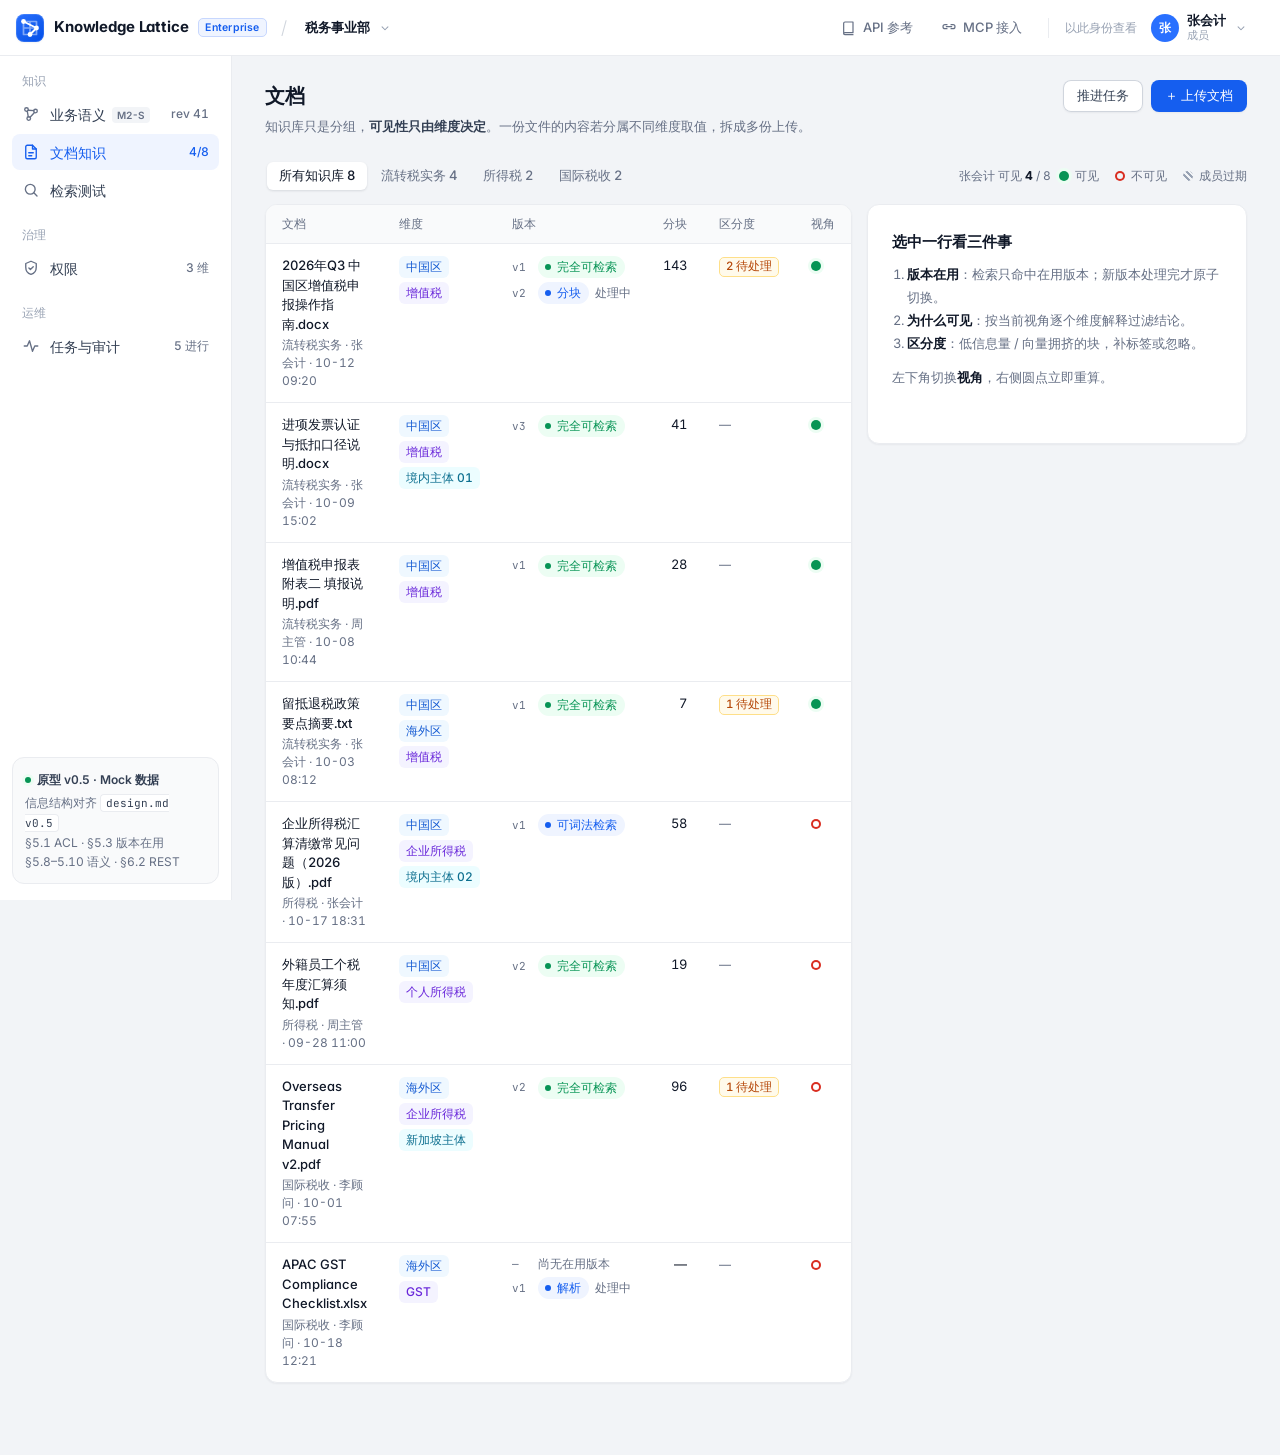
==== commit 5b8a3638: "docs(knowledge-lattice): 原型一级菜单重排与改名——语义层移入「知识」组置于首位（知识：业务语义→文档知识→检索测试；治理只剩权限；运维不变），「语义层」改「业务语义」、「文档" ====
--- a/prototype/index.html
+++ b/prototype/index.html
@@ -1235,8 +1235,8 @@
   const visN = o.docs.filter(d => canSee(m, d)).length;
   const runN = o.tasks.filter(t => ["running", "leased", "pending"].includes(t.st)).length;
   const groups = [
-    ["知识", [["docs", "文档", `${visN}/${o.docs.length}`], ["search", "检索测试", ""]]],
-    ["治理", [["access", "权限", `${activeDims().length} 维`], ["semantic", "语义层", o.semantic ? `rev ${o.semantic.dictRev}` : "未接入", "M2-S"]]],
+    ["知识", [["semantic", "业务语义", o.semantic ? `rev ${o.semantic.dictRev}` : "未接入", "M2-S"], ["docs", "文档知识", `${visN}/${o.docs.length}`], ["search", "检索测试", ""]]],
+    ["治理", [["access", "权限", `${activeDims().length} 维`]]],
     ["运维", [["ops", "任务与审计", runN ? `${runN} 进行` : ""]]],
   ];
   $("#nav").innerHTML = groups.map(([g, items]) => `<div class="nav-group">${g}</div>` + items.map(([k, name, c, tag]) =>
@@ -1602,7 +1602,7 @@
       <span class="tt-n"><span class="tdot" style="background:var(--t-${t})"></span>${ENT_TYPES[t]}</span>
       <span class="tt-s">${ROOT_TYPES.includes(t) ? "根实体 · 浏览 / 搜索" : "叶子 · 父节点详情 / 搜索直达"}</span>
     </button>`).join("")}</div>
-  <div class="note" style="margin-top:16px">需要关注：${missing.length ? missing.map(e => `<button class="link" data-act="selEntTab" data-k="${esc(e.k)}">${esc(e.name)}</button>（missing · 宽限至 ${short(graceOf(e))}）`).join("、") : "无 missing 实体"}${sm.conflicts.length ? ` · <button class="link" data-act="sub" data-s="sem" data-v="sync">${sm.conflicts.length} 条冲突待处理</button>` : ""}${hidden ? ` · ${hidden} 个受限实体对当前视角隐藏（需 <code>semantic:restricted</code>）` : ""}</div>`;
+  <div class="note" style="margin-top:16px">需要关注：${missing.length ? missing.map(e => `<button class="link" data-act="selEntTab" data-k="${esc(e.k)}">${esc(e.name)}</button>（missing · 宽限至 ${short(graceOf(e))}）`).join("、") : "无 missing 实体"}${sm.conflicts.length ? ` · <button class="link" data-act="sub" data-s="sem" data-v="sync">${sm.conflicts.length} 条冲突记录</button>` : ""}${hidden ? ` · ${hidden} 个受限实体对当前视角隐藏（需 <code>semantic:restricted</code>）` : ""}</div>`;
 }
 function entTableHTML(ordered, facetSum) {
   const shown = ordered.slice(0, LIST_CAP), trunc = ordered.length > LIST_CAP;
@@ -1770,7 +1770,7 @@
     ${rejected.map(h => `<tr style="opacity:.6"><td><s>${esc(h.surface)}</s></td><td>${esc(entOf(h.ent).name)}</td><td>${ENT_TYPES[entType(h.ent)]}</td><td>拒绝</td><td class="tiny">需上下文的别名，2 跳内没有其他锚点 → 不采纳（防「TP」这类缩写误伤）</td></tr>`).join("")}</tbody></table>`;
 }
 function annotateHTML() {
-  return `<div style="max-width:880px">
+  return `<div>
     <div class="toolbar" style="margin-bottom:8px"><span class="tiny muted">MCP <code>annotate</code> ≡ <code>POST /semantic/annotate</code> · 基于 dict_rev ${S().dictRev} 的别名表</span><span style="flex:1"></span>
       <label class="switch"><input type="checkbox" data-in="fuzzy" ${state.fuzzy ? "checked" : ""}>开启第 3 层模糊</label></div>
     <textarea class="ann-in" data-in="annText" aria-label="待识别文本">${esc(state.annText)}</textarea>
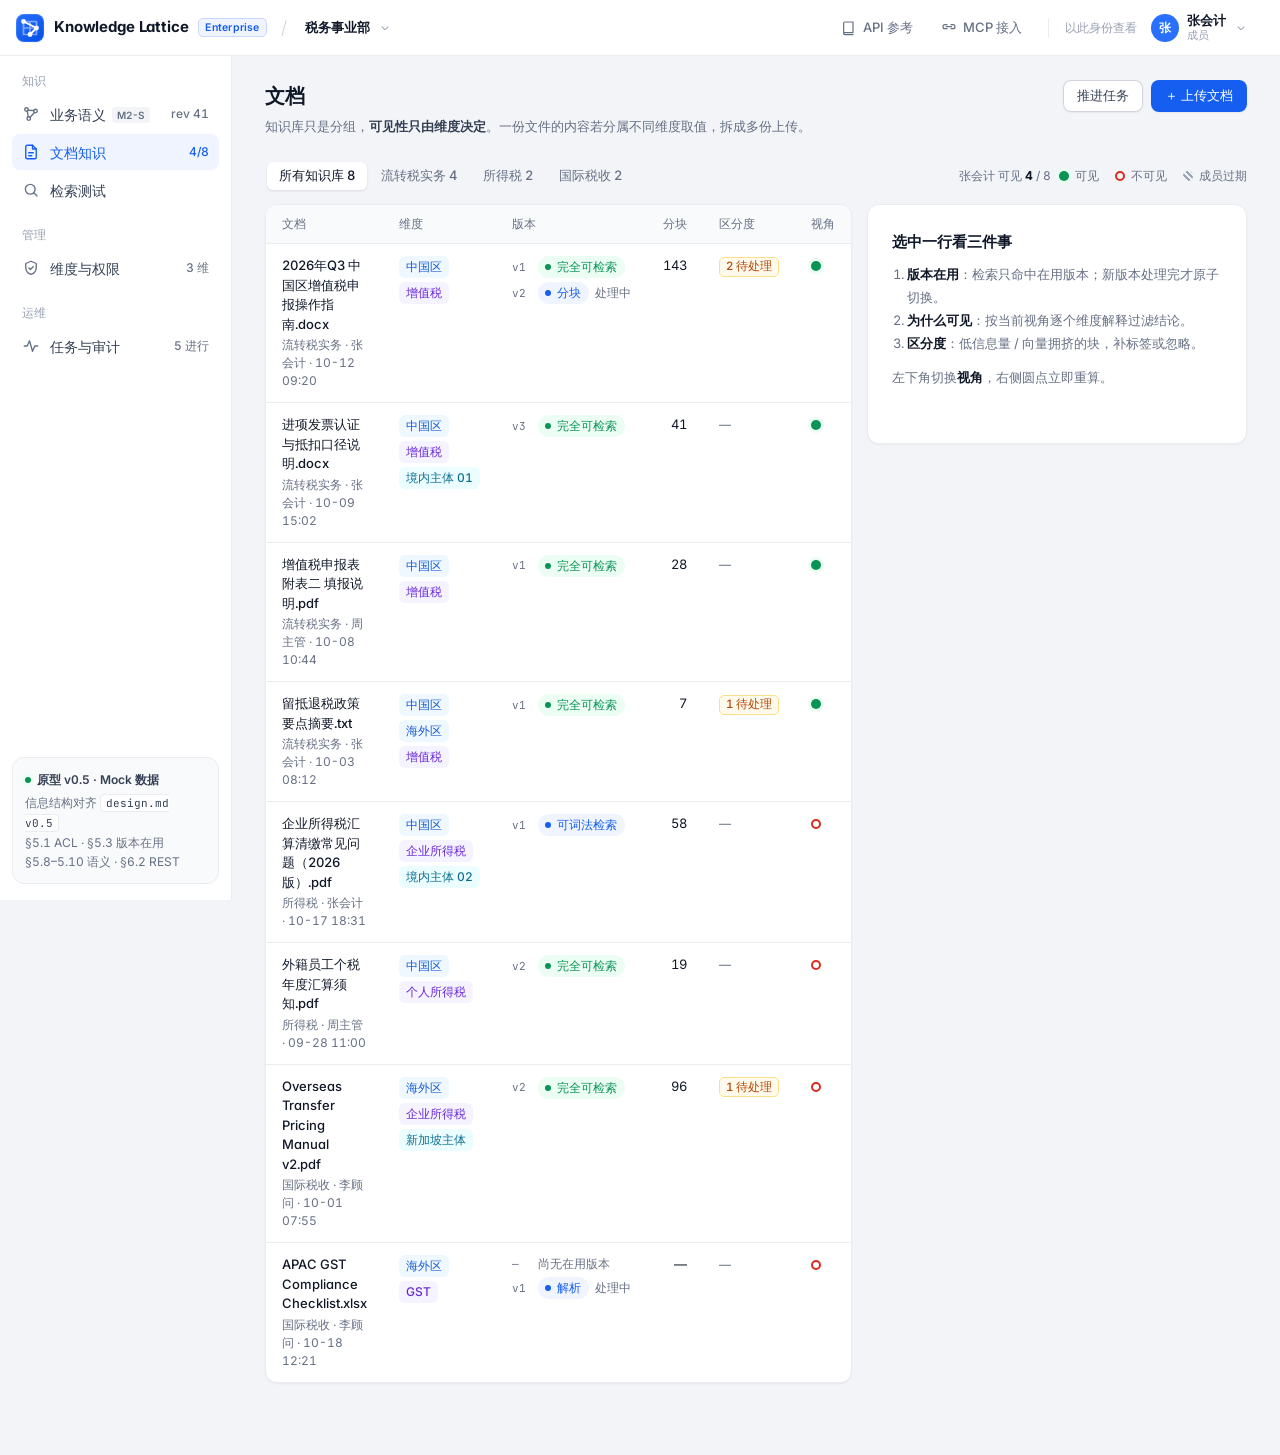
==== commit a7c8fc27: "docs(knowledge-lattice): 原型一级菜单两处措辞微调——①「权限」改「维度与权限」：该视图三 tab（授权格/维度/可见性矩阵）中「维度」是一等公民（维度/取值生命周期管理：新增" ====
--- a/prototype/index.html
+++ b/prototype/index.html
@@ -1236,7 +1236,7 @@
   const runN = o.tasks.filter(t => ["running", "leased", "pending"].includes(t.st)).length;
   const groups = [
     ["知识", [["semantic", "业务语义", o.semantic ? `rev ${o.semantic.dictRev}` : "未接入", "M2-S"], ["docs", "文档知识", `${visN}/${o.docs.length}`], ["search", "检索测试", ""]]],
-    ["治理", [["access", "权限", `${activeDims().length} 维`]]],
+    ["管理", [["access", "维度与权限", `${activeDims().length} 维`]]],
     ["运维", [["ops", "任务与审计", runN ? `${runN} 进行` : ""]]],
   ];
   $("#nav").innerHTML = groups.map(([g, items]) => `<div class="nav-group">${g}</div>` + items.map(([k, name, c, tag]) =>
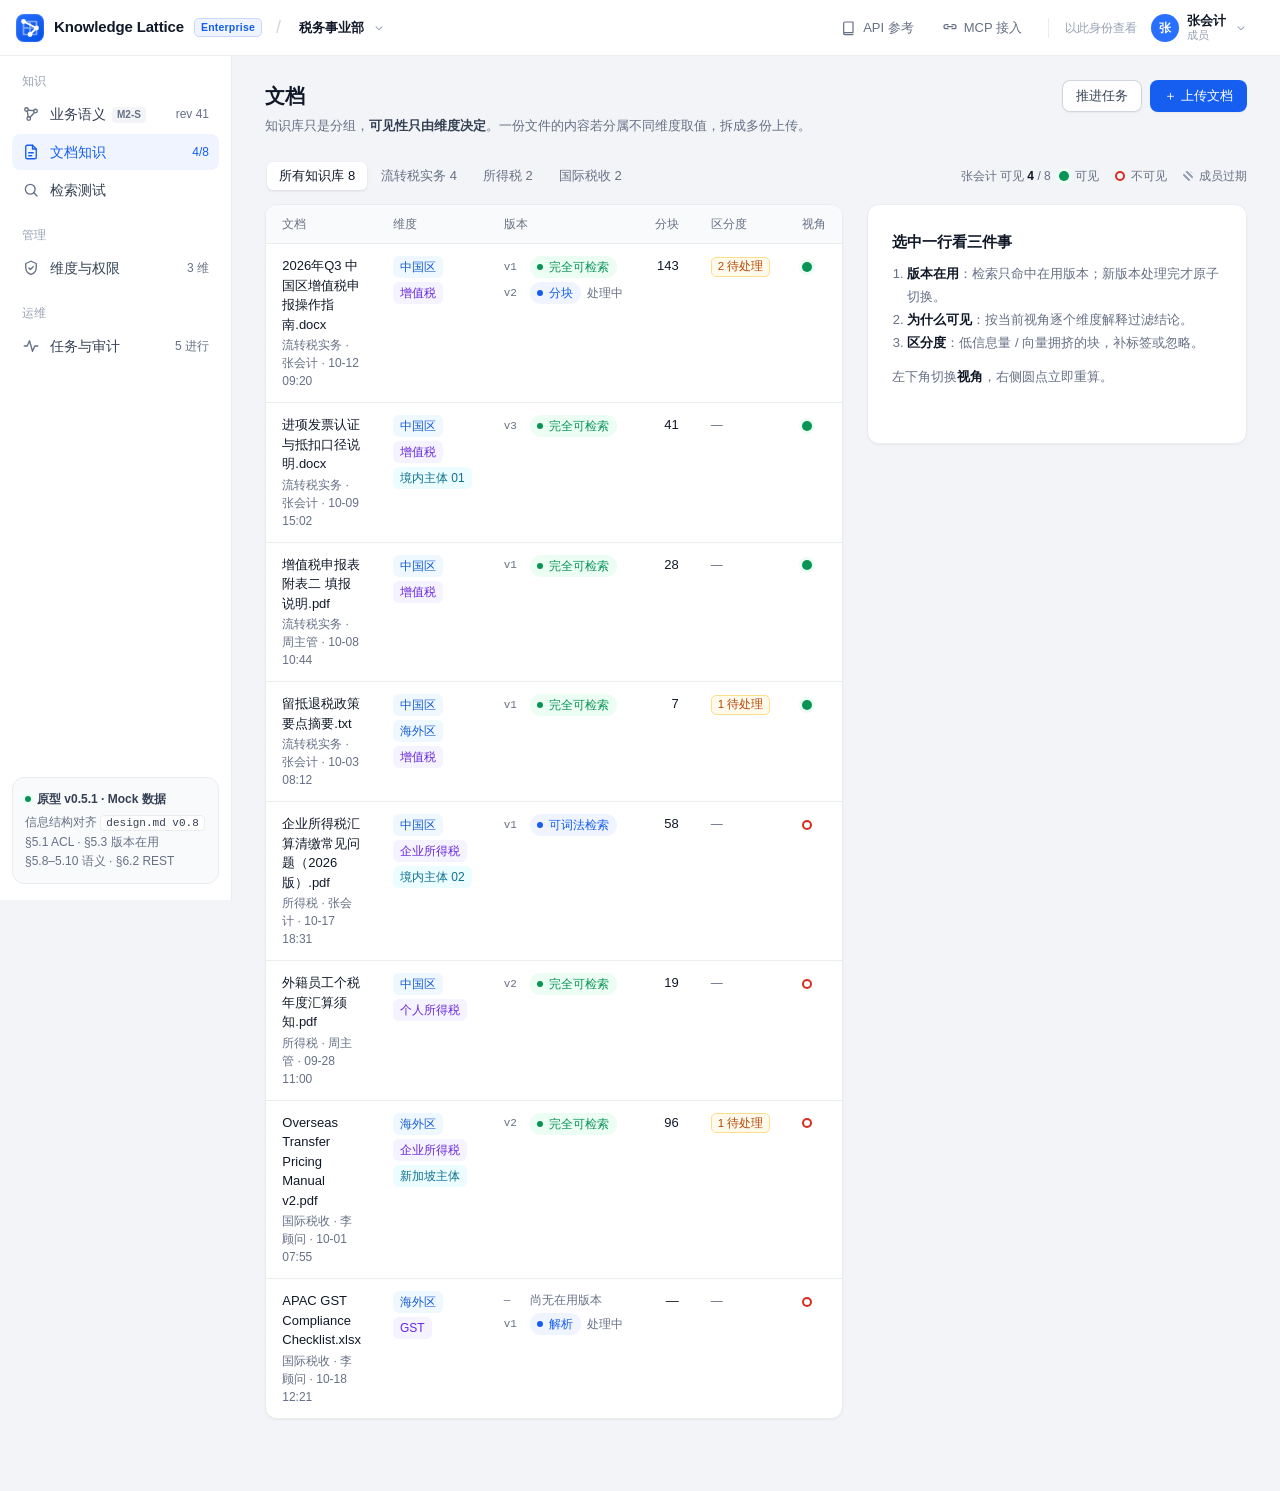
==== commit 4e4d38e7: "docs(knowledge-lattice): 吸收 #42 复审全量，需求/设计升 v0.8（用例 v1.4/原型 v0.5.1） 吸收 issue #42（v0.7 复审）全部条目，三批落档（均" ====
--- a/prototype/index.html
+++ b/prototype/index.html
@@ -3,14 +3,11 @@
 <head>
 <meta charset="utf-8">
 <meta name="viewport" content="width=device-width, initial-scale=1">
-<title>Knowledge Lattice · 企业知识层控制台（原型 v0.5）</title>
-<link rel="preconnect" href="https://fonts.googleapis.com">
-<link rel="preconnect" href="https://fonts.gstatic.com" crossorigin>
-<link href="https://fonts.googleapis.com/css2?family=Inter:wght@400;500;600;700&family=JetBrains+Mono:wght@400;500&display=swap" rel="stylesheet">
+<title>Knowledge Lattice · 企业知识层控制台（原型 v0.5.1）</title>
 <style>
 /* ==========================================================================
-   Knowledge Lattice 控制台原型 v0.5 —— 企业 SaaS 视觉：浅灰底 + 白色卡片 + 品牌蓝
-   信息结构对齐 design.md v0.5：§5.1 维度 ACL / §5.3 版本在用 / §5.4 区分度 / §5.8~5.10 语义层 / §6.2 REST
+   Knowledge Lattice 控制台原型 v0.5.1 —— 企业 SaaS 视觉：浅灰底 + 白色卡片 + 品牌蓝
+   信息结构对齐 design.md v0.8：§5.1 维度 ACL / §5.3 版本在用 / §5.4 区分度 / §5.8~5.10 语义层 / §6.2 REST
    ========================================================================== */
 :root {
   /* 表面与描边（变量名沿用，值为 SaaS 灰阶） */
@@ -51,9 +48,9 @@
   --t-table: #079455;
   --t-column: #17B26A;
 
-  --sans: "Inter", -apple-system, BlinkMacSystemFont, "Segoe UI", "PingFang SC", "Hiragino Sans GB", "Microsoft YaHei", "Noto Sans SC", sans-serif;
+  --sans: -apple-system, "PingFang SC", "Segoe UI", "Microsoft YaHei", sans-serif;
   --serif: var(--sans);
-  --mono: "JetBrains Mono", "SFMono-Regular", Menlo, Consolas, monospace;
+  --mono: "SFMono-Regular", Menlo, Consolas, monospace;
 
   --sh-xs: 0 1px 2px rgba(16, 24, 40, .05);
   --sh-sm: 0 1px 3px rgba(16, 24, 40, .08), 0 1px 2px rgba(16, 24, 40, .04);
@@ -567,7 +564,7 @@
     <div class="picker" id="orgPicker"></div>
     <div class="tb-spacer"></div>
     <button class="tb-link" data-act="stub" data-msg="OpenAPI 参考：/api/docs · 与 design.md §6.2 REST 对齐"><svg class="ic" viewBox="0 0 24 24"><path d="M4 19.5V5a2 2 0 0 1 2-2h12v16H6a2 2 0 0 0-2 2Zm0 0A2 2 0 0 0 6 22h12"/></svg><span>API 参考</span></button>
-    <button class="tb-link" data-act="stub" data-msg="MCP 接入：agent 通过 search / annotate / expand / describe_table 调用，身份由网关透传"><svg class="ic" viewBox="0 0 24 24"><path d="M9 7H6a3 3 0 0 0 0 6h3m6-6h3a3 3 0 0 1 0 6h-3M8 10h8"/></svg><span>MCP 接入</span></button>
+    <button class="tb-link" data-act="stub" data-msg="MCP 接入：agent 通过 search / annotate / expand / describe_table 调用，委托 token（sub=用户、act=agent、org 单值 claim）；禁止 token 原样透传（D18）"><svg class="ic" viewBox="0 0 24 24"><path d="M9 7H6a3 3 0 0 0 0 6h3m6-6h3a3 3 0 0 1 0 6h-3M8 10h8"/></svg><span>MCP 接入</span></button>
     <span class="tb-div" aria-hidden="true"></span>
     <div class="tb-lens">
       <span class="rail-label" title="检索、可见性、上传可选取值都按此身份计算">以此身份查看</span>
@@ -578,8 +575,8 @@
   <aside class="rail" aria-label="导航">
     <nav class="nav" id="nav"></nav>
     <div class="rail-foot">
-      <div class="rf-h"><i></i>原型 v0.5 · Mock 数据</div>
-      信息结构对齐 <code>design.md v0.5</code><br>
+      <div class="rf-h"><i></i>原型 v0.5.1 · Mock 数据</div>
+      信息结构对齐 <code>design.md v0.8</code><br>
       §5.1 ACL · §5.3 版本在用<br>§5.8–5.10 语义 · §6.2 REST
     </div>
   </aside>
@@ -827,7 +824,7 @@
   tasks: [
     { id: "01JT11", type: "ingest", doc: "01J8A1", st: "running", stage: "chunked", hb: 3, lease: 52, att: 0 },
     { id: "01JT12", type: "ingest", doc: "01J8A8", st: "running", stage: "parsing", hb: 2, lease: 57, att: 0 },
-    { id: "01JT13", type: "embed",  doc: "01J8A5", st: "leased", stage: "searchable_lexical", hb: 1, lease: 59, att: 1 },
+    { id: "01JT13", type: "reembed", doc: "01J8A5", st: "leased", stage: "searchable_lexical", hb: 1, lease: 59, att: 1 },
     { id: "01JT09", type: "semantic_sync", target: "report_center", st: "failed", stage: "aborted_guard", hb: null, lease: null, att: 1 },
     { id: "01JT10", type: "semantic_build", target: "dict_rev 42", st: "running", stage: "building", hb: 4, lease: 50, att: 0 },
     { id: "01JT07", type: "semantic_retag", target: "dict_rev 41 · 312 块", st: "pending", stage: "—", hb: null, lease: null, att: 0, note: "最低优先级，夜间错峰" },
@@ -1013,12 +1010,13 @@
   }
   return out;
 }
-function expand(keys, depth) {
+const RECALL_RELS = ["refers_to", "has_field", "maps_to", "related_to"];   // §5.10 ENTITY_RECALL_RELS：实体召回只沿低扇出关系展开，不沿 uses 这类高扇出关系
+function expand(keys, depth, rels) {
   const dist = new Map(); let frontier = [...keys].filter(k => visEnt(entOf(k)));
   frontier.forEach(k => dist.set(k, 0));
   for (let d = 1; d <= depth; d++) {
     const next = [];
-    for (const k of frontier) for (const n of neighbors(k)) if (!dist.has(n.k)) { dist.set(n.k, d); next.push(n.k); }   // 防环：已访问不再访问
+    for (const k of frontier) for (const n of rels ? neighbors(k).filter(x => rels.includes(x.rel)) : neighbors(k)) if (!dist.has(n.k)) { dist.set(n.k, d); next.push(n.k); }   // 防环：已访问不再访问
     frontier = next;
   }
   return dist;
@@ -1141,9 +1139,9 @@
   let ent = [], expanded = new Map();
   const entOn = !!(o.semantic && state.entRoute && qEnts.size);
   if (entOn) {
-    expanded = expand(qEnts, 1);
+    expanded = expand(qEnts, 1, RECALL_RELS);   // depth 1 · 只沿 RECALL_RELS 展开（§5.10）
     ent = pool.filter(c => c.ents.some(e => expanded.has(e)))
-      .map(c => ({ c, s: Math.max(...c.ents.filter(e => expanded.has(e)).map(e => expanded.get(e) === 0 ? 1 : 0.6)) }))
+      .map(c => ({ c, s: Math.max(...c.ents.filter(e => expanded.has(e)).map(e => expanded.get(e) === 0 ? 1 : 0.5)) }))   // 种子实体 1.0、扩展实体 0.5（§5.10）
       .sort((a, b) => b.s - a.s);
   }
   const routes = { fts, vec, ent }, stat = {}, blockedDocs = new Set(), rrf = new Map(), via = new Map();
@@ -1807,7 +1805,8 @@
    ========================================================================== */
 function viewOps() {
   const o = O();
-  const typeCn = { ingest: "入库", embed: "嵌入", semantic_sync: "语义同步", semantic_build: "词典构建", semantic_retag: "重打标" };
+  const typeCn = { ingest: "入库", reembed: "重嵌入", semantic_sync: "语义同步", semantic_build: "词典构建", semantic_retag: "重打标" };
+  const vCover = { ds_vat: 98.5, ds_cit: 96.2, ds_intl: 100, ds_exp: 100 };   // mock：各知识库向量覆盖率
   const html = `
   <header class="head"><h1>运行</h1>
     <p class="lede">一张任务表承载入库、嵌入与语义任务：租约 60s、心跳 15s，过期由 reaper 回收重新入队，attempts 上限 3。</p>
@@ -1818,6 +1817,22 @@
         <td>${t.doc ? (d ? `<button class="link" data-act="openDoc" data-id="${d.id}">${esc(d.title)}</button>` : `<span class="muted">（文档已删除）</span>`) : `<span class="mono tiny">${esc(t.target)}</span>`}</td>
         <td>${t.st === "cancelled" ? `<span class="pill idle">已取消</span>` : stPill(t.st)}</td><td class="tiny">${esc(STAGE_CN[t.stage] || t.stage)}</td>
         <td class="num tiny">${t.hb != null ? t.hb + "s 前" : "—"}</td><td class="num tiny">${t.lease != null ? t.lease + "s" : "—"}</td><td class="num">${t.att}</td><td class="tiny muted">${esc(t.note || "")}</td></tr>`; }).join("")}</tbody></table>
+  <section style="background:var(--paper);border:1px solid var(--rule);border-radius:var(--r-lg);box-shadow:var(--sh-xs);padding:var(--s4) var(--s5);margin-top:32px">
+    <div class="lane-h"><h3>嵌入与存储</h3><span class="tiny muted">只读 · 嵌入面板（design §8 M2 管理面）</span></div>
+    <dl style="display:grid;grid-template-columns:96px 1fr;gap:6px 12px;font-size:13px">
+      <dt class="muted">嵌入模型</dt><dd><code>qwen3-embedding-4b:2560</code> · 维度 2560</dd>
+      <dt class="muted">存储后端</dt><dd>sqlite（默认）/ postgres+pgvector（可选，D24）</dd>
+    </dl>
+    <div class="defn-k" style="margin:12px 0 6px">各知识库向量覆盖率</div>
+    <div class="funnel">${o.datasets.map(d => { const p = vCover[d.id] ?? 100;
+      return `<div class="fn-row" style="grid-template-columns:88px 1fr 56px"><span>${esc(d.name)}</span>
+        <div class="fn-bar"><span class="fb-ok" style="width:${p}%"></span></div>
+        <span class="fn-n">${p.toFixed(1)}%</span></div>`; }).join("")}
+    </div>
+    <div class="tiny muted" style="margin-top:8px">存储后端为 postgres+pgvector 时，向量与业务数据同库，随 PG 实例统一备份 / 迁移。</div>
+    <div style="margin-top:12px"><button class="btn sm" disabled title="M2 管理面提供">重嵌入（M2 管理面）</button>
+      <span class="tiny muted" style="margin-left:8px">面板只读、不做可改参数；换模型 = 走重嵌入流程（嵌入模型是查询谓词）</span></div>
+  </section>
   <div class="lanes" style="margin-top:32px">
     <section><div class="lane-h"><h3>查询审计</h3><span class="tiny muted">异步批量写 · 允许极少量丢失 · 不阻塞检索</span></div>
       ${o.queryAudit.map(evHTML).join("")}</section>
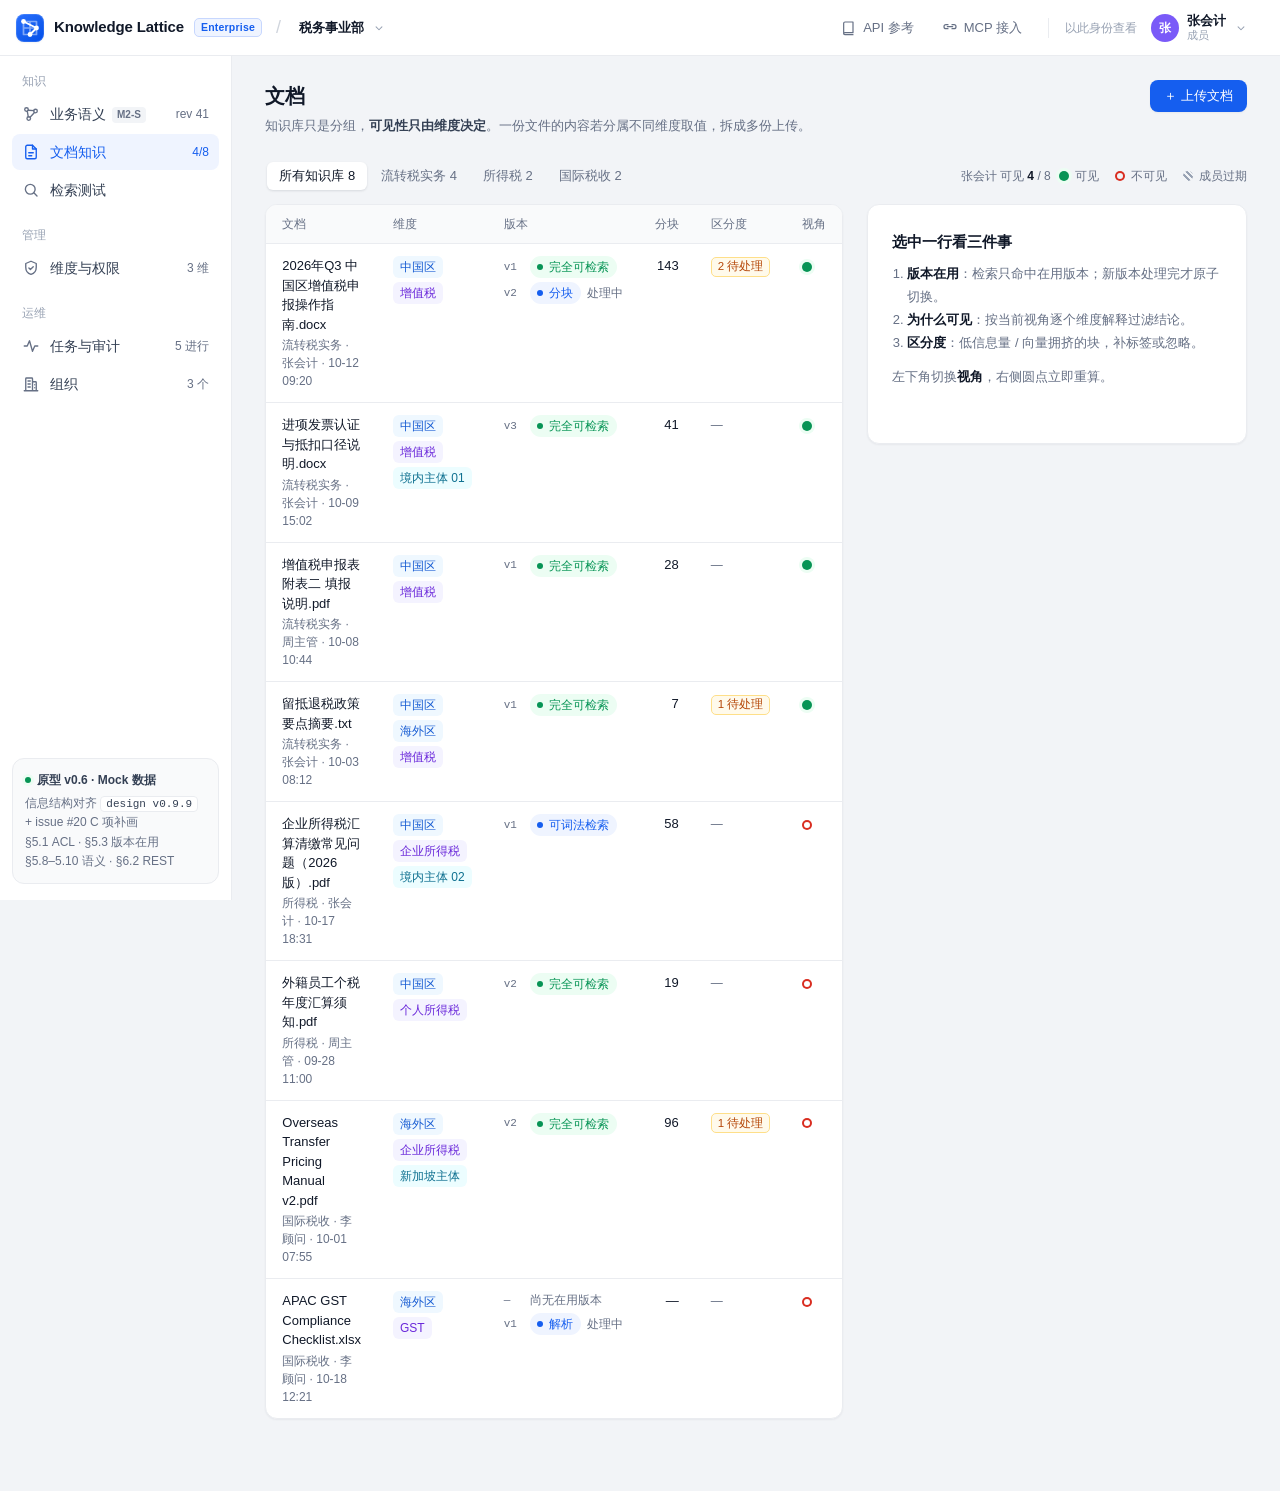
==== commit 93adebdb: "[task-knowledge-lattice-ui-0] feat: 原型 v0.5.1→v0.6 补画——issue #20 C 项：组织管理视图（orgs ledger/建组织三必填/停用恢复 " ====
--- a/prototype/index.html
+++ b/prototype/index.html
@@ -3,11 +3,12 @@
 <head>
 <meta charset="utf-8">
 <meta name="viewport" content="width=device-width, initial-scale=1">
-<title>Knowledge Lattice · 企业知识层控制台（原型 v0.5.1）</title>
+<!-- v0.6（2026-11-03）：非决策变更——C 项补画（组织管理/成员/维度取值 CRUD/五源同步/运维面板/MCP 接入）+ 任务面口径，D 编号与冻结结论不动（issue #20） -->
+<title>Knowledge Lattice · 企业知识层控制台（原型 v0.6）</title>
 <style>
 /* ==========================================================================
-   Knowledge Lattice 控制台原型 v0.5.1 —— 企业 SaaS 视觉：浅灰底 + 白色卡片 + 品牌蓝
-   信息结构对齐 design.md v0.8：§5.1 维度 ACL / §5.3 版本在用 / §5.4 区分度 / §5.8~5.10 语义层 / §6.2 REST
+   Knowledge Lattice 控制台原型 v0.6 —— 企业 SaaS 视觉：浅灰底 + 白色卡片 + 品牌蓝
+   信息结构对齐 design v0.9.9 + issue #20 C 项补画：§5.1 维度 ACL / §5.3 版本在用 / §5.4 区分度 / §5.8~5.10 语义层 / §6.2 REST
    ========================================================================== */
 :root {
   /* 表面与描边（变量名沿用，值为 SaaS 灰阶） */
@@ -563,8 +564,22 @@
     <span class="tb-sep" aria-hidden="true">/</span>
     <div class="picker" id="orgPicker"></div>
     <div class="tb-spacer"></div>
-    <button class="tb-link" data-act="stub" data-msg="OpenAPI 参考：/api/docs · 与 design.md §6.2 REST 对齐"><svg class="ic" viewBox="0 0 24 24"><path d="M4 19.5V5a2 2 0 0 1 2-2h12v16H6a2 2 0 0 0-2 2Zm0 0A2 2 0 0 0 6 22h12"/></svg><span>API 参考</span></button>
-    <button class="tb-link" data-act="stub" data-msg="MCP 接入：agent 通过 search / annotate / expand / describe_table 调用，委托 token（sub=用户、act=agent、org 单值 claim）；禁止 token 原样透传（D18）"><svg class="ic" viewBox="0 0 24 24"><path d="M9 7H6a3 3 0 0 0 0 6h3m6-6h3a3 3 0 0 1 0 6h-3M8 10h8"/></svg><span>MCP 接入</span></button>
+    <button class="tb-link" data-act="apiDocs" title="OpenAPI · /docs（与 design §6.2 REST 对齐）"><svg class="ic" viewBox="0 0 24 24"><path d="M4 19.5V5a2 2 0 0 1 2-2h12v16H6a2 2 0 0 0-2 2Zm0 0A2 2 0 0 0 6 22h12"/></svg><span>API 参考</span></button>
+    <div class="picker" id="mcpPicker">
+      <button class="tb-link" data-act="mcpMenu" aria-haspopup="true"><svg class="ic" viewBox="0 0 24 24"><path d="M9 7H6a3 3 0 0 0 0 6h3m6-6h3a3 3 0 0 1 0 6h-3M8 10h8"/></svg><span>MCP 接入</span></button>
+      <div class="menu" id="menu-mcp" style="left:auto;right:0;min-width:380px">
+        <div class="tiny muted" style="padding:6px 10px 4px;font-weight:500">MCP 工具 · 单 server 挂载 <code>/mcp</code></div>
+        <div class="menu-item"><code>search</code><small>权限内检索</small></div>
+        <div class="menu-item"><code>fetch</code><small>取块原文</small></div>
+        <div class="menu-item"><code>upload</code><small>凭证三步上传</small></div>
+        <div class="menu-item"><code>list_documents</code><small>文档列表</small></div>
+        <div class="menu-item"><code>annotate</code><small>术语识别</small></div>
+        <div class="menu-item"><code>get_entity</code><small>实体与关系展开</small></div>
+        <div class="menu-item"><code>search_entities</code><small>实体检索</small></div>
+        <div class="menu-item"><code>describe_table</code><small>表列透传</small></div>
+        <div class="menu-note">委托 token——sub=用户、act=agent、org 单值 claim；<b>禁止 token 原样透传（D18）</b>。API 参考 = FastAPI OpenAPI <code>/docs</code>。</div>
+      </div>
+    </div>
     <span class="tb-div" aria-hidden="true"></span>
     <div class="tb-lens">
       <span class="rail-label" title="检索、可见性、上传可选取值都按此身份计算">以此身份查看</span>
@@ -575,8 +590,8 @@
   <aside class="rail" aria-label="导航">
     <nav class="nav" id="nav"></nav>
     <div class="rail-foot">
-      <div class="rf-h"><i></i>原型 v0.5.1 · Mock 数据</div>
-      信息结构对齐 <code>design.md v0.8</code><br>
+      <div class="rf-h"><i></i>原型 v0.6 · Mock 数据</div>
+      信息结构对齐 <code>design v0.9.9</code> + issue #20 C 项补画<br>
       §5.1 ACL · §5.3 版本在用<br>§5.8–5.10 语义 · §6.2 REST
     </div>
   </aside>
@@ -592,13 +607,14 @@
    ========================================================================== */
 const NOW = "2026-10-18 12:30:00";
 const USERS = {
+  u0: "系统管理员",
   u1: "张会计", u2: "李顾问", u3: "王实习", u4: "周主管", u5: "孙外聘",
   f1: "陈出纳", f2: "赵审核",
 };
 
 const ORGS = [
 {
-  id: "01JORGTAX", name: "税务事业部", agent: "tax-copilot",
+  id: "01JORGTAX", name: "税务事业部", agent: "tax-copilot", status: "active",
   dims: [
     { key: "region",   label: "作业区域", required: true,  status: "active",  source: "local",
       values: [["CN", "中国区"], ["OS", "海外区"]] },
@@ -607,7 +623,7 @@
     { key: "entity",   label: "法人主体", required: false, status: "active",  source: "sync:主数据",
       values: [["CN01", "境内主体 01"], ["CN02", "境内主体 02"], ["SG01", "新加坡主体"]] },
     { key: "channel",  label: "渠道",     required: false, status: "retired", source: "local",
-      values: [["ONLINE", "线上"], ["OFFLINE", "线下"]] },
+      values: [["ONLINE", "线上", "disabled"], ["OFFLINE", "线下"]] },   // 取值第三位 = 状态（缺省 active）——disabled 演示停用态
   ],
   datasets: [
     { id: "ds_vat",  name: "流转税实务", desc: "增值税申报、发票、留抵" },
@@ -840,9 +856,30 @@
     { t: "10:02:47", actor: "user:u4", act: "dimension.retire", detail: "退役维度 channel · 预估 3 份文档新增可见", out: "ok" },
     { t: "09:40:12", actor: "svc:grant_sync", act: "grant.sync", detail: "entity · 主数据快照 #2210 · 5 人无变化", out: "ok" },
   ],
+  /* GET /api/orgs/{org}/embedding-coverage 响应形态（C-3 对齐）：embed_model / dim / totals / coverage[] / reembed */
+  embCov: {
+    model: "qwen3-embedding-4b:2560", dim: 2560,
+    totals: { done: 386, total: 392 },
+    coverage: [
+      { dataset_name: "流转税实务", done: 216, total: 219 },
+      { dataset_name: "所得税",     done: 74,  total: 77 },
+      { dataset_name: "国际税收",   done: 96,  total: 96 },
+    ],
+    reembed: { status: "running", target_model: "qwen3-embedding-8b:4096", done: 8, total: 12 },
+  },
+  /* GET /api/orgs/{org}/stats → { maintenance: {…} }：11 个注册表键（最近一次运行计数） */
+  maintenance: {
+    at: "2026-10-18 02:45:00",
+    keys: [
+      ["credentials_purged", 3], ["memberships_purged", 1], ["tombstones_purged", 12], ["task_rows_trimmed", 418],
+      ["audit_shipped", "2026-10-18 00:10"], ["audit_months_sealed", "2026-09"], ["audit_months_pruned", "2026-04"],
+      ["backup_snapshot", "2026-10-18 02:10 · ok"], ["audit_outbox_trimmed", 96],
+      ["semantic_daily_sync", "2026-10-18 02:40 · ok"], ["semantic_reconcile", "2026-10-18 02:45 · 修复 2"],
+    ],
+  },
 },
 {
-  id: "01JORGFIN", name: "财务共享中心", agent: "fin-assistant",
+  id: "01JORGFIN", name: "财务共享中心", agent: "fin-assistant", status: "active",
   dims: [
     { key: "region",   label: "作业区域", required: true, status: "active", source: "local", values: [["CN", "中国区"], ["OS", "海外区"]] },
     { key: "biz_line", label: "业务线",   required: true, status: "active", source: "local", values: [["GL", "总账"], ["AP", "应付"], ["TE", "差旅"]] },
@@ -872,6 +909,45 @@
   tasks: [ { id: "01JU01", type: "ingest", doc: "01J8B3", st: "done", stage: "searchable_full", hb: null, lease: null, att: 0 } ],
   queryAudit: [ { t: "11:15:42", actor: "agent:fin-assistant · user:f1", act: "search", detail: "「差旅 住宿 限额」→ 2 块", out: "ok" } ],
   permAudit: [ { t: "09:10:00", actor: "user:f2", act: "member.add", detail: "李顾问 加入（member）", out: "ok" } ],
+  embCov: {
+    model: "qwen3-embedding-4b:2560", dim: 2560,
+    totals: { done: 124, total: 124 },
+    coverage: [ { dataset_name: "费用制度", done: 124, total: 124 } ],
+    reembed: { status: null, target_model: null, done: 0, total: 0 },
+  },
+  maintenance: {
+    at: "2026-10-18 03:05:00",
+    keys: [
+      ["credentials_purged", 0], ["memberships_purged", 0], ["tombstones_purged", 4], ["task_rows_trimmed", 61],
+      ["audit_shipped", "2026-10-18 00:10"], ["audit_months_sealed", "2026-09"], ["audit_months_pruned", "2026-05"],
+      ["backup_snapshot", "2026-10-18 03:00 · ok"], ["audit_outbox_trimmed", 18],
+      ["semantic_daily_sync", "—（未接入语义）"], ["semantic_reconcile", "—（未接入语义）"],
+    ],
+  },
+},
+{
+  /* 第三个样例组织：停用态演示（#14——组织只停用不删除，停用即全员拒绝，审计保留） */
+  id: "01JORGHK", name: "香港分所", agent: "hk-assistant", status: "disabled", disabledAt: "2026-10-01 00:00:00",
+  dims: [
+    { key: "region",   label: "作业区域", required: true,  status: "active", source: "local", values: [["HK", "香港"], ["CN", "内地"]] },
+    { key: "biz_line", label: "业务线",   required: false, status: "active", source: "local", values: [["TAX", "税务"], ["AUD", "审计"]] },
+  ],
+  datasets: [ { id: "ds_hk", name: "香港税务", desc: "利得税 / 薪俸税口径（停用前未导入文档）" } ],
+  members: [
+    { uid: "u2", role: "org_admin", expires: null, perms: [], grants: { region: ["HK", "CN"], biz_line: ["TAX", "AUD"] } },
+  ],
+  docs: [], chunks: [], qflags: [], semantic: null,
+  tasks: [], queryAudit: [], permAudit: [],
+  embCov: { model: "qwen3-embedding-4b:2560", dim: 2560, totals: { done: 0, total: 0 }, coverage: [], reembed: { status: null, target_model: null, done: 0, total: 0 } },
+  maintenance: {
+    at: "2026-10-01 02:45:00",
+    keys: [
+      ["credentials_purged", 0], ["memberships_purged", 0], ["tombstones_purged", 0], ["task_rows_trimmed", 0],
+      ["audit_shipped", "2026-10-01 00:10"], ["audit_months_sealed", "2026-09"], ["audit_months_pruned", "—"],
+      ["backup_snapshot", "2026-10-01 02:10 · ok（停用后不再运行）"], ["audit_outbox_trimmed", 0],
+      ["semantic_daily_sync", "—（未接入语义）"], ["semantic_reconcile", "—（未接入语义）"],
+    ],
+  },
 },
 ];
 
@@ -899,12 +975,21 @@
   selEnt: null, depth: 1, entQ: "", entSel: null, relAll: false, degraded: false,
   annText: "附表二的进项转出怎么填？中台什么时候同步认证税额，留底能退吗？TP 要不要单独报",
   fuzzy: false, vis: null, retireAsk: null,
+  /* v0.6 C 项补画：组织 / 成员 / 维度取值 / 删库 的交互状态 */
+  orgAsk: null, orgNewOpen: false, orgNew: { id: "", name: "", admin: "" },
+  memAsk: null, memExpAsk: null, memExpVal: "", memAddOpen: false, memNew: { uid: "", role: "member", expires: "" },
+  dimNewOpen: false, dimNew: { key: "", label: "", required: false }, valAsk: null, valNew: { v: "", l: "" },
+  dsAsk: null,
 };
 const $ = s => document.querySelector(s);
 const esc = s => String(s ?? "").replace(/[&<>"']/g, c => ({ "&": "&amp;", "<": "&lt;", ">": "&gt;", '"': "&quot;", "'": "&#39;" }[c]));
 const O = () => ORGS.find(o => o.id === state.orgId);
 const uname = uid => USERS[uid] || uid;
-const lens = () => O().members.find(m => m.uid === state.lens[O().id]) || O().members[0];
+/* 系统管理员档（C-1a）：非成员的特殊档——lens 菜单固定项；memberValid/canSee 放行（mock 演示：组织内数据全显） */
+const SYSADMIN = { uid: "u0", role: "sysadmin", expires: null, perms: [], grants: {} };
+const isU0 = m => m && m.uid === "u0";
+const lens = () => state.lens[O().id] === "u0" ? SYSADMIN
+  : (O().members.find(m => m.uid === state.lens[O().id]) || O().members[0] || SYSADMIN);
 const isAdmin = m => m.role === "org_admin";
 const memberValid = m => !m.expires || m.expires > NOW;            // 文本比较 = 时间比较（统一 UTC 格式）
 const grantValid = (m, k) => !(m.grantExp && m.grantExp[k] && m.grantExp[k] <= NOW);
@@ -935,6 +1020,7 @@
    §5.1 维度 ACL —— 全部 active 维度：有值则求交集、空值放行；空授权集只放行空值；无 owner 分支
    ========================================================================== */
 function canSee(m, doc) {
+  if (isU0(m)) return true;                                 // 系统管理员档：mock 演示口径——组织内数据全显
   if (!memberValid(m)) return false;                        // 第 0 步：成员关系（含过期）
   for (const d of activeDims()) {
     const vals = doc.dims[d.key] || [];
@@ -946,6 +1032,10 @@
 }
 function explain(m, doc) {
   const rows = [];
+  if (isU0(m)) {
+    rows.push({ ic: "y", k: "系统管理员", v: "跨组织特殊档（mock 演示：组织内数据全显）——不做组织内业务检索" });
+    return rows;
+  }
   if (!memberValid(m)) {
     rows.push({ ic: "n", k: "成员关系", v: `已于 ${short(m.expires)} 过期 → 第 0 步拒绝，后续不再计算` });
     return rows;
@@ -972,6 +1062,10 @@
   const o = O(), L = [];
   const c = s => `<span class="c">${esc(s)}</span>`, k = s => `<span class="k">${s}</span>`;
   L.push(c(`-- 视角：${uname(m.uid)} @ ${o.name}（${isAdmin(m) ? "org_admin" : "member"}）—— 角色不影响检索过滤`));
+  if (isU0(m)) {
+    L.push(c(`-- 系统管理员（u0）：跨组织特殊档，mock 演示组织内数据全显；实装为管理面视角`));
+    return L.join("\n");
+  }
   if (!memberValid(m)) {
     L.push(c(`-- 第 0 步：成员关系 expires_at ${m.expires} ≤ :now → 403，不进入检索`));
     return L.join("\n");
@@ -1204,6 +1298,7 @@
   access: '<path d="M12 3 5 6v5c0 4.4 3 8.3 7 9.5 4-1.2 7-5.1 7-9.5V6z"/><path d="m9.2 12 2 2 3.8-3.8"/>',
   semantic: '<circle cx="6" cy="6" r="2.4"/><circle cx="18" cy="8" r="2.4"/><circle cx="9" cy="18" r="2.4"/><path d="M8.2 7 15.7 7.6M7 8.2l1.4 7.5M16.6 10 10.8 16.3"/>',
   ops: '<path d="M3 12h4l3-7 4 14 3-7h4"/>',
+  orgs: '<path d="M3 21h18M5 21V5a1 1 0 0 1 1-1h7a1 1 0 0 1 1 1v16M14 9h4a1 1 0 0 1 1 1v11"/><path d="M8 8h3M8 12h3M8 16h3M17 13h.01M17 17h.01"/>',
 };
 const ic = k => `<svg class="ic" viewBox="0 0 24 24" aria-hidden="true">${ICONS[k]}</svg>`;
 const CARET = `<svg class="ic" viewBox="0 0 24 24" style="width:14px;height:14px" aria-hidden="true"><path d="m7 10 5 5 5-5"/></svg>`;
@@ -1217,25 +1312,26 @@
     </button>
     <div class="menu" id="menu-org">
       <div class="tiny muted" style="padding:6px 10px 4px;font-weight:500">工作空间（组织）</div>
-      ${ORGS.map((x, i) => `<button class="menu-item ${x.id === o.id ? "on" : ""}" data-act="org" data-id="${x.id}"><span>${esc(x.name)}<span class="mono tiny muted" style="display:block;font-weight:400">${x.id}</span></span><small>${x.members.length} 人 · ${x.docs.length} 文档</small></button>`).join("")}
-      <div class="menu-note">系统管理员视角。切换组织 = 切换整套库、维度、授权与语义图；跨组织零可见。</div>
+      ${ORGS.map((x, i) => `<button class="menu-item ${x.id === o.id ? "on" : ""}" data-act="org" data-id="${x.id}"><span>${esc(x.name)}${x.status === "disabled" ? ` <span class="tag" style="margin-left:4px">已停用</span>` : ""}<span class="mono tiny muted" style="display:block;font-weight:400">${x.id}</span></span><small>${x.members.length} 人 · ${x.docs.length} 文档</small></button>`).join("")}
+      <div class="menu-note">切换组织 = 切换整套库、维度、授权与语义图；跨组织零可见。停用组织全员拒绝、只停用不删除（#14）。</div>
     </div>`;
-  const roleCn = x => !memberValid(x) ? "已过期" : isAdmin(x) ? "组织管理员" : "成员";
+  const roleCn = x => isU0(x) ? "系统管理员" : !memberValid(x) ? "已过期" : isAdmin(x) ? "组织管理员" : "成员";
   $("#lensPicker").innerHTML = `
     <button class="picker-btn" data-act="menu" data-m="lens" aria-haspopup="true">
       ${avatar(m.uid)}<span class="pk-main"><span class="pk-t">${esc(uname(m.uid))}</span><span class="pk-s">${roleCn(m)}${m.expires && memberValid(m) ? ` · 至 ${short(m.expires)}` : ""}</span></span><span class="caret">${CARET}</span>
     </button>
     <div class="menu" id="menu-lens">
       <div class="tiny muted" style="padding:6px 10px 4px;font-weight:500">切换查看身份</div>
+      <button class="menu-item ${m.uid === "u0" ? "on" : ""}" data-act="lens" data-id="u0">${avatar("u0", 24)}系统管理员<small>sysadmin · 跨组织</small></button>
       ${o.members.map(x => `<button class="menu-item ${x.uid === m.uid ? "on" : ""}" data-act="lens" data-id="${x.uid}">${avatar(x.uid, 24)}${esc(uname(x.uid))}<small>${roleCn(x)}</small></button>`).join("")}
-      <div class="menu-note">以谁的身份看：检索结果、可见标记、上传可选取值都随之变化。</div>
+      <div class="menu-note">以谁的身份看：检索结果、可见标记、上传可选取值都随之变化。系统管理员 = 跨组织特殊档（mock 演示：组织内数据全显），建组织 / 停用 / 恢复仅此视角可用。</div>
     </div>`;
   const visN = o.docs.filter(d => canSee(m, d)).length;
   const runN = o.tasks.filter(t => ["running", "leased", "pending"].includes(t.st)).length;
   const groups = [
     ["知识", [["semantic", "业务语义", o.semantic ? `rev ${o.semantic.dictRev}` : "未接入", "M2-S"], ["docs", "文档知识", `${visN}/${o.docs.length}`], ["search", "检索测试", ""]]],
     ["管理", [["access", "维度与权限", `${activeDims().length} 维`]]],
-    ["运维", [["ops", "任务与审计", runN ? `${runN} 进行` : ""]]],
+    ["运维", [["ops", "任务与审计", runN ? `${runN} 进行` : ""], ["orgs", "组织", `${ORGS.length} 个`]]],
   ];
   $("#nav").innerHTML = groups.map(([g, items]) => `<div class="nav-group">${g}</div>` + items.map(([k, name, c, tag]) =>
     `<button class="nav-item ${state.view === k ? "on" : ""}" data-act="view" data-v="${k}"><span class="ni-k">${ic(k)}</span><span>${name}${tag ? `<span class="nav-tag">${tag}</span>` : ""}</span><span class="ni-c">${c}</span></button>`).join("")).join("");
@@ -1253,7 +1349,6 @@
     <h1>文档</h1>
     <p class="lede">知识库只是分组，<b>可见性只由维度决定</b>。一份文件的内容若分属不同维度取值，拆成多份上传。</p>
     <div class="head-act">
-      <button class="btn ghost" data-act="advance">推进任务</button>
       <button class="btn seal-btn" data-act="toggleUpload">${state.drawer === "upload" ? "收起" : "＋ 上传文档"}</button>
     </div>
   </header>
@@ -1263,11 +1358,16 @@
       <button class="${state.ds === "all" && state.drawer !== "newds" ? "on" : ""}" data-act="ds" data-id="all">所有知识库 ${o.docs.length}</button>
       ${o.datasets.map(d => `<button class="${state.ds === d.id && state.drawer !== "newds" ? "on" : ""}" data-act="ds" data-id="${d.id}" title="${esc(d.desc)}">${esc(d.name)} ${o.docs.filter(x => x.ds === d.id).length}</button>`).join("")}
       ${isAdmin(m) && memberValid(m) ? `<button class="seg-add ${state.drawer === "newds" ? "on" : ""}" data-act="newDs" title="新建知识库 · 组织管理员">＋ 新建知识库</button>` : ""}
+      ${state.ds !== "all" && o.docs.filter(x => x.ds === state.ds).length === 0
+        ? `<button class="seg-add" data-act="dsDel" data-id="${state.ds}" ${isAdmin(m) ? "" : "disabled"} title="${isAdmin(m) ? "DELETE /api/orgs/" + o.id + "/datasets/{id} · 非空库 409 RESTRICT · 组织管理员" : "组织管理员专属"}" style="color:var(--danger)">删除知识库</button>` : ""}
     </div>
     <span style="flex:1"></span>
     <span class="tiny muted">${esc(uname(m.uid))} 可见 <b style="color:var(--ink)">${visN}</b> / ${docs.length}</span>
     <span class="legend" style="margin:0"><span class="lg"><span class="lens-dot y"></span>可见</span><span class="lg"><span class="lens-dot n"></span>不可见</span><span class="lg"><span class="lens-dot x"></span>成员过期</span></span>
   </div>
+  ${state.dsAsk ? `<div class="confirm"><b>删除知识库「${esc(dsName(state.dsAsk))}」</b>：空库才可删——非空库 <code>409 RESTRICT</code>（先删文档再删库）。
+    <div class="cf-act"><button class="btn danger-btn sm" data-act="dsDelOk" data-id="${state.dsAsk}">确认删除</button><button class="btn ghost sm" data-act="dsDelCancel">取消</button>
+    <span class="tiny muted" style="align-self:center"><code>DELETE /api/orgs/${o.id}/datasets/${state.dsAsk}</code></span></div></div>` : ""}
   ${state.drawer === "newds" ? newDsHTML() : `
   <div class="split">
     <div>
@@ -1330,6 +1430,7 @@
 }
 function uploadHTML() {
   const o = O(), m = lens();
+  if (!o.datasets.length) return `<div class="upload"><div class="note amber" style="grid-column:1/-1;margin:0">这个组织还没有知识库——先以组织管理员视角「＋ 新建知识库」，再上传文档。</div></div>`;
   if (!state.up.ds) state.up.ds = o.datasets[0].id;
   if (!memberValid(m)) return `<div class="upload"><div class="note seal" style="grid-column:1/-1;margin:0">当前视角成员关系已过期，不能上传。</div></div>`;
   const dims = activeDims();
@@ -1455,15 +1556,16 @@
 const isSyncDim = d => (d.source || "").startsWith("sync:");
 function viewAccess() {
   const o = O(), m = lens(), sub = state.sub.access;
-  const tabs = [["grants", "授权格"], ["dims", "维度"], ["vis", "可见性矩阵"]];
+  const tabs = [["grants", "授权格"], ["dims", "维度"], ["members", "成员"], ["vis", "可见性矩阵"]];
   return `
   <header class="head"><h1>权限</h1>
     <p class="lede">授权 = 成员 × 维度取值。检索时实时展开为过滤条件，<b>角色不影响过滤</b>；组织管理员只是能改这张表。</p>
     <div class="head-act"><button class="btn ghost" data-act="stub" data-msg="GET /api/orgs/${o.id}/grants/export → CSV（无 org 列）">导出</button><button class="btn ghost" data-act="stub" data-msg="POST …/grants/import?dry_run=1 → 差异预览后再幂等全量替换">导入</button></div>
   </header>
   <nav class="sub-tabs">${tabs.map(([k, l]) => `<button class="sub-tab ${sub === k ? "on" : ""}" data-act="sub" data-s="access" data-v="${k}">${l}</button>`).join("")}</nav>
-  ${!isAdmin(m) && sub !== "vis" ? `<div class="note amber" style="margin-bottom:16px">当前视角 <b>${esc(uname(m.uid))}</b> 不是组织管理员：只读。右上角切到组织管理员即可编辑。</div>` : ""}
-  ${sub === "grants" ? grantsHTML() : sub === "dims" ? dimsHTML() : visHTML()}`;
+  ${isU0(m) && sub === "members" ? `<div class="note amber" style="margin-bottom:16px">系统管理员不做组织内成员管理（<b>组织自治</b>）——本子标签对系统管理员只读；成员增删改由组织管理员在本组织内完成。</div>`
+    : !isAdmin(m) && sub !== "vis" ? `<div class="note amber" style="margin-bottom:16px">当前视角 <b>${esc(uname(m.uid))}</b> 不是组织管理员：只读。右上角切到组织管理员即可编辑。</div>` : ""}
+  ${sub === "grants" ? grantsHTML() : sub === "dims" ? dimsHTML() : sub === "members" ? membersHTML() : visHTML()}`;
 }
 function grantsHTML() {
   const o = O(), dims = activeDims(), canEdit = isAdmin(lens()) && memberValid(lens());
@@ -1499,6 +1601,68 @@
     ${o.dims.some(d => d.status !== "active") ? `<br>已退役维度（${o.dims.filter(d => d.status !== "active").map(d => esc(d.label)).join("、")}）不出现在这里——它们已不参与过滤。` : ""}
   </div>`;
 }
+/* ---------------- 成员子标签（C-1b）：三方法 + T23 约束 ---------------- */
+function membersHTML() {
+  const o = O(), m = lens(), canEdit = isAdmin(m) && memberValid(m) && !isU0(m);
+  const PERM_CN = { "semantic:read": "语义读", "semantic:admin": "语义管理", "semantic:restricted": "受限实体" };
+  const cands = Object.keys(USERS).filter(uid => uid !== "u0" && !o.members.some(x => x.uid === uid));
+  return `
+  ${canEdit ? `<div style="margin-bottom:16px"><button class="btn ghost sm" data-act="memAdd">${state.memAddOpen ? "收起加成员" : "＋ 加成员"}</button></div>${state.memAddOpen ? memAddHTML(cands) : ""}` : ""}
+  <table class="ledger">
+    <thead><tr><th>成员</th><th>角色</th><th>成员关系</th><th>语义权限</th><th></th></tr></thead>
+    <tbody>${o.members.map(mb => {
+      const exp = !memberValid(mb), soleAdmin = isAdmin(mb) && o.members.filter(x => isAdmin(x)).length === 1;
+      const editing = state.memExpAsk === mb.uid;
+      const row = `<tr style="${exp ? "opacity:.55" : ""}">
+        <td><div style="display:flex;gap:8px;align-items:center">${avatar(mb.uid)}<div><div class="t-title">${esc(uname(mb.uid))}</div><div class="t-sub mono">${mb.uid}</div></div></div></td>
+        <td>${isAdmin(mb) ? `<span class="pill ok">org_admin</span>` : `<span class="pill">member</span>`}</td>
+        <td>${editing ? `<div style="display:flex;gap:6px;align-items:center;flex-wrap:wrap">
+            <input class="inp" data-in="memExp" placeholder="YYYY-MM-DD HH:MM:SS 或空=永久" value="${esc(state.memExpVal)}" style="height:26px;width:200px">
+            <button class="btn sm" data-act="memExpOk" data-u="${mb.uid}">保存</button><button class="btn ghost sm" data-act="memExpCancel">取消</button>
+          </div>`
+          : mb.expires ? (exp ? `<span class="tiny">已于 ${short(mb.expires)} 过期</span>` : `至 ${short(mb.expires)}`) : "长期"}</td>
+        <td>${(mb.perms || []).length ? `<span class="chips">${mb.perms.map(p => `<span class="chip" title="${esc(PERM_CN[p] || p)}">${esc(p)}</span>`).join("")}</span>` : `<span class="tiny muted">—</span>`}</td>
+        <td>${canEdit ? `<div style="display:flex;gap:6px;align-items:center;flex-wrap:wrap">
+            <button class="btn ghost sm" data-act="memRole" data-u="${mb.uid}" ${exp ? `title="已过期行 PATCH → 409"` : ""}>${isAdmin(mb) ? "降为成员" : "升为管理员"}</button>
+            <button class="btn ghost sm" data-act="memExp" data-u="${mb.uid}">改过期</button>
+            <button class="btn ghost sm" data-act="memAsk" data-u="${mb.uid}" style="color:var(--danger)" ${soleAdmin ? 'title="唯一管理员自删 → 409 守卫"' : ""}>移除…</button>
+          </div>` : `<span class="tiny muted">组织管理员</span>`}</td></tr>`;
+      if (state.memAsk !== mb.uid) return row;
+      return row + `<tr><td colspan="5" style="border-bottom:0"><div class="confirm">
+        <b>移除 ${esc(uname(mb.uid))}</b>：级联清其<b>本组织</b>授权（他组织的成员关系与授权不受影响，D7）；${soleAdmin ? "唯一管理员自删 / 自锁 → <b>409 守卫</b>，先指派新管理员。" : "唯一管理员自删 / 自锁 → 409 守卫。"}
+        <div class="cf-act"><button class="btn danger-btn sm" data-act="memDelOk" data-u="${mb.uid}">确认移除</button><button class="btn ghost sm" data-act="memCancel">取消</button>
+        <span class="tiny muted" style="align-self:center"><code>DELETE /api/orgs/${o.id}/members/${mb.uid}</code></span></div></div></td></tr>`;
+    }).join("")}${!o.members.length ? `<tr><td colspan="5" class="tiny muted" style="padding:20px 16px">本组织还没有成员——${canEdit ? "用上方「＋ 加成员」添加" : "由组织管理员添加"}。</td></tr>` : ""}</tbody>
+  </table>
+  <div class="note" style="margin-top:16px;max-width:88ch">
+    软停用 = <code>expires_at</code> 置过去时点（<b>零新列</b>，置灰行）；<b>已过期行 PATCH → 409</b>，唯一恢复路径 = 删行重加三步：DELETE 行 → POST 重加 → 到「授权格」PUT grants 补授权（T23）。
+    移除 = 级联清<b>本组织</b>授权，不破坏他组织。改过期口径：键缺失 = 不变、显式空（null）= 改永久。
+    <code>POST / PATCH / DELETE /api/orgs/${o.id}/members</code> · 授权格 = <code>PUT …/members/{uid}/grants</code>（「授权格」子标签）。
+  </div>`;
+}
+function memAddHTML(cands) {
+  const o = O(), d = state.memNew, ok = !!d.uid;
+  return `<div class="upload" style="margin-bottom:16px">
+    <div style="grid-column:1/-1"><b style="font-size:15px">加成员</b>
+      <span class="tiny muted">—— user_id 须为既有用户（SSO 首登 JIT 建档）；加入后到「授权格」分配维度授权</span></div>
+    <div class="u-row"><label>用户<span class="req">*</span></label>
+      ${cands.length ? `<select class="sel" data-in="memNewUid"><option value="">选择既有用户…</option>${cands.map(uid => `<option value="${uid}" ${d.uid === uid ? "selected" : ""}>${esc(uname(uid))}（${uid}）</option>`).join("")}</select>`
+        : `<div class="note amber" style="margin:0;grid-column:1/-1">mock 用户池里的人都在本组织了——实装从全量用户目录选择。</div>`}</div>
+    <div class="u-row"><label>角色</label>
+      <select class="sel" data-in="memNewRole">
+        <option value="member" ${d.role === "member" ? "selected" : ""}>member · 成员</option>
+        <option value="org_admin" ${d.role === "org_admin" ? "selected" : ""}>org_admin · 组织管理员</option>
+      </select></div>
+    <div class="u-row"><label>有效期<span class="tiny muted"> 可选</span></label>
+      <input class="inp" data-in="memNewExp" placeholder="YYYY-MM-DD HH:MM:SS；留空 = 长期" value="${esc(d.expires)}"></div>
+    <div class="u-foot">
+      <button class="btn seal-btn" data-act="memCreate" ${ok ? "" : "disabled"}>加入</button>
+      <button class="btn ghost" data-act="memAdd">取消</button>
+      <span class="tiny ${ok ? "" : "muted"}">${ok ? "初始无任何维度授权（= 只可见未标维度值的文档）" : "先选用户"}</span>
+      <span style="flex:1"></span>
+      <span class="tiny muted">user_id 须既有用户（JIT 建档，<b>D16 管理员不建账号</b>，不存在 <code>404</code>）；已存在（含过期行）<code>409</code> · <code>POST /api/orgs/${o.id}/members</code></span>
+    </div></div>`;
+}
 function retireImpact(key) {
   const o = O(), d = dimOf(key), docs = new Set(); let pairs = 0;
   const before = new Map();
@@ -1511,6 +1675,7 @@
 function dimsHTML() {
   const o = O(), canEdit = isAdmin(lens()) && memberValid(lens());
   return `
+  ${canEdit ? `<div style="margin-bottom:16px"><button class="btn ghost sm" data-act="dimNew">${state.dimNewOpen ? "收起新建" : "＋ 新建维度"}</button></div>${state.dimNewOpen ? dimNewHTML() : ""}` : ""}
   <table class="ledger dims-ledger">
     <thead><tr><th>维度</th><th>来源</th><th>必选</th><th>状态</th><th>取值</th><th class="num">文档</th><th></th></tr></thead>
     <tbody>${o.dims.map(d => {
@@ -1520,7 +1685,19 @@
         <td>${isSyncDim(d) ? `<span class="tag">${esc(d.source)}</span>` : `<span class="tiny muted">本地</span>`}</td>
         <td>${d.required ? "是" : `<span class="muted">否</span>`}<div class="tiny muted">仅影响上传</div></td>
         <td>${d.status === "active" ? `<span class="pill ok">生效</span>` : `<span class="pill idle">已退役</span><div class="tiny muted">不参与过滤</div>`}</td>
-        <td><div class="vals">${d.values.map(([v, l]) => `<span class="chip d${dimIdx(d.key)}" title="${esc(v)}">${esc(l)}</span>`).join("")}</div></td>
+        <td><div class="vals">${d.values.map(([v, l, st]) => {
+          const off = st === "disabled";
+          return `<span class="chip d${dimIdx(d.key)}${off ? " v-off" : ""}" title="${esc(v)}${off ? " · 已停用（不参与计算）" : ""}">${esc(l)}</span>` +
+            (off
+              ? `<button class="link tiny" data-act="valOn" data-k="${esc(d.key)}" data-v="${esc(v)}" ${canEdit ? "" : "disabled"} title="PATCH /api/orgs/${o.id}/dimensions/${esc(d.key)}/values/{id} · active=重新启用">恢复</button>`
+              : `<button class="link tiny" data-act="valOff" data-k="${esc(d.key)}" data-v="${esc(v)}" ${canEdit ? "" : "disabled"} title="PATCH /api/orgs/${o.id}/dimensions/${esc(d.key)}/values/{id} · dry_run 先给影响面 · 停用即收紧进计算">停用</button>`);
+        }).join("")}
+        ${d.status !== "retired"
+          ? (state.valAsk === d.key
+            ? `<input class="inp" data-in="valKey" placeholder="value" style="height:26px;width:84px;font-family:var(--mono)" value="${esc(state.valNew.v)}"><input class="inp" data-in="valLabel" placeholder="显示名" style="height:26px;width:84px" value="${esc(state.valNew.l)}"><button class="btn sm" data-act="valAdd" data-k="${esc(d.key)}" title="POST /api/orgs/${o.id}/dimensions/${esc(d.key)}/values">加入</button>`
+            : `<button class="vchip" data-act="valAsk" data-k="${esc(d.key)}" ${canEdit ? "" : "disabled"} title="POST /api/orgs/${o.id}/dimensions/${esc(d.key)}/values">＋ 取值</button>`)
+          : `<span class="tiny muted">已退役 · 409 不扩值</span>`}
+        </div></td>
         <td class="num">${used}</td>
         <td>${d.status === "active" && canEdit ? `<button class="btn ghost sm" data-act="retire" data-k="${d.key}">退役…</button>` : ""}</td></tr>`;
       if (state.retireAsk !== d.key) return row;
@@ -1536,8 +1713,27 @@
     <span class="lg"><b>必选 / 启用</b>只约束上传表单，不影响过滤</span>
     <span class="lg"><b>过滤规则</b>：所有生效维度，文档有值 → 与授权求交；空值 → 放行</span>
     <span class="lg"><b>停用取值</b>走 <code>PATCH status=disabled</code>，<code>dry_run</code> 先给影响面</span>
-  </div>
-  ${canEdit ? `<div style="margin-top:16px"><button class="btn ghost sm" data-act="stub" data-msg="POST /api/orgs/${o.id}/dimensions · 新维度对存量文档 = 空值 → 放行，不会让任何人突然看不到">＋ 新建维度</button></div>` : ""}`;
+    <span class="lg"><b>恢复口径（D19）</b>：取值停用可逆（active=重新启用），维度退役不可逆</span>
+  </div>`;
+}
+function dimNewHTML() {
+  const o = O(), d = state.dimNew, ok = d.key.trim().length > 0 && d.label.trim().length > 0;
+  return `<div class="upload" style="margin-bottom:16px">
+    <div style="grid-column:1/-1"><b style="font-size:15px">新建维度</b>
+      <span class="tiny muted">—— 新维度对存量文档 = 空值 → <b>放行</b>，不会让任何人突然看不到</span></div>
+    <div class="u-row"><label>key<span class="req">*</span></label>
+      <input class="inp" data-in="dimKey" placeholder="mono 标识，如 region / biz_line" value="${esc(d.key)}" style="font-family:var(--mono)"></div>
+    <div class="u-row"><label>显示名<span class="req">*</span></label>
+      <input class="inp" data-in="dimLabel" placeholder="例如：作业区域" value="${esc(d.label)}"></div>
+    <div class="u-row"><label>必选</label>
+      <label class="switch"><input type="checkbox" data-in="dimReq" ${d.required ? "checked" : ""}><span class="tiny muted">仅约束上传表单，不影响过滤</span></label></div>
+    <div class="u-foot">
+      <button class="btn seal-btn" data-act="dimCreate" ${ok ? "" : "disabled"}>创建</button>
+      <button class="btn ghost" data-act="dimNew">取消</button>
+      <span class="tiny ${ok ? "" : "muted"}">${ok ? "创建后先加取值，再到「授权格」分配" : "key 与显示名必填"}</span>
+      <span style="flex:1"></span>
+      <span class="tiny muted">新维度对存量文档=空值→放行 · <code>POST /api/orgs/${o.id}/dimensions</code> · 组织管理员</span>
+    </div></div>`;
 }
 function visHTML() {
   const o = O(), sel = state.vis;
@@ -1776,16 +1972,35 @@
     <div class="note" style="margin-top:16px">最长匹配优先、不重叠；英文 / 编码按整词边界。受限实体的别名对无权视角不进入匹配表——识别结果本身不泄露受限概念的存在。</div>
   </div>`;
 }
+/* 五适配器（C-2）：枚举固定——前四个可手动触发；yaml 只经 Git webhook 回调 */
+const ADAPTERS = ["template_center", "metadata", "scenario_config", "report_center", "yaml"];
+const ADAPTER_CN = { template_center: "模板中心", metadata: "主数据元数据", scenario_config: "场景配置", report_center: "报表中心", yaml: "YAML 覆盖层" };
 function syncHTML() {
   const sm = S(), m = lens(), admin = hasPerm(m, "semantic:admin");
-  const adapters = [...new Set(sm.syncRuns.map(r => r.adapter))];
+  const latest = a => sm.syncRuns.find(r => r.adapter === a);
   const missing = sm.entities.filter(e => e.st === "missing");
+  const cut = s => s.length > 46 ? s.slice(0, 46) + "…" : s;
   return `
   ${!admin ? `<div class="note amber" style="margin-bottom:16px">构建 / 同步操作需要 <code>semantic:admin</code>；当前视角只读。</div>` : ""}
-  <div class="sec-title">源端事实同步 <small>每个适配器独立；消失比例 &gt; 20% 整轮中止不落库（删除保护）</small></div>
+  <div class="sec-title">源端事实同步 <small>五个适配器 · 枚举固定；每个独立成轮</small></div>
+  <table class="ledger"><thead><tr><th>适配器</th><th>最近运行</th><th class="num">新增</th><th class="num">更新</th><th class="num">消失</th><th>触发</th><th>说明</th></tr></thead>
+    <tbody>${ADAPTERS.map(a => {
+      if (a === "yaml") return `<tr><td class="mono">yaml<div class="tiny muted" style="font-weight:400">${ADAPTER_CN.yaml}</div></td>
+        <td><span class="tiny muted">—（见下方词典构建）</span></td><td class="num"><span class="tiny muted">—</span></td><td class="num"><span class="tiny muted">—</span></td><td class="num"><span class="tiny muted">—</span></td>
+        <td><span class="tag">webhook</span></td>
+        <td class="tiny">YAML 覆盖层经 Git 合并回调触发（HMAC-SHA256 签名验签，<code>POST /semantic/yaml/webhook</code>）；无签名 401</td></tr>`;
+      const r = latest(a), note = r && r.note ? r.note : `${ADAPTER_CN[a]}事实源 · 每日 02:00 档`;
+      return `<tr><td class="mono">${a}<div class="tiny muted" style="font-weight:400">${ADAPTER_CN[a]}</div></td>
+        <td>${r ? `<span class="mono tiny">${short(r.at)}</span> ${stPill(r.st)}` : `<span class="tiny muted">—</span>`}</td>
+        <td class="num">${r ? r.ins : "—"}</td><td class="num">${r ? r.upd : "—"}</td><td class="num">${r ? r.miss : "—"}</td>
+        <td><button class="btn ghost sm" data-act="sync" data-a="${a}" ${admin ? "" : "disabled"} title="POST /semantic/sync/{adapter} · 写 outbox，由任务执行">↻ 手动</button></td>
+        <td class="tiny" title="${esc(note)}">${esc(cut(note))}</td></tr>`;
+    }).join("")}</tbody></table>
+  <div class="note" style="margin-top:12px"><b>口径</b>：① 错峰窗口——每日 <b>02:00</b> 档顺序执行（防源端峰值）；② 每日兜底——maintenance <code>semantic_daily_sync</code>（G-19：无 webhook / 无手动触发也有兜底轮）；③ 删除保护——消失比例 &gt; 20% 整轮中止不落库并告警（aborted_guard）。</div>
+
+  <div class="sec-title">运行历史 <small>最近同步轮次 · 手动触发即时入列</small></div>
   <table class="ledger"><thead><tr><th>时间</th><th>适配器</th><th>结果</th><th class="num">新增</th><th class="num">更新</th><th class="num">消失</th><th>说明</th></tr></thead>
     <tbody>${sm.syncRuns.map(r => `<tr><td class="mono tiny">${short(r.at)}</td><td class="mono">${esc(r.adapter)}</td><td>${stPill(r.st)}</td><td class="num">${r.ins}</td><td class="num">${r.upd}</td><td class="num">${r.miss}</td><td class="tiny">${esc(r.note) || `<span class="muted">—</span>`}</td></tr>`).join("")}</tbody></table>
-  <div class="chips" style="margin-top:10px">${adapters.map(a => `<button class="btn ghost sm" data-act="sync" data-a="${esc(a)}" ${admin ? "" : "disabled"}>↻ ${esc(a)}</button>`).join("")}<span class="tiny muted" style="align-self:center"><code>POST /semantic/sync/{adapter}</code> · 写 outbox，由任务执行</span></div>
 
   <div class="sec-title">词典构建 <small>新 rev 构建完成才原子切换；切换后低优先级重打标</small></div>
   <table class="ledger"><thead><tr><th>dict_rev</th><th>状态</th><th>时间</th><th>触发</th><th class="num">别名</th><th>说明</th></tr></thead>
@@ -1801,37 +2016,105 @@
 }
 
 /* ==========================================================================
+   视图：组织（C-1a——系统管理员管理面：跨组织总览 / 建 / 停用 / 恢复）
+   ========================================================================== */
+function viewOrgs() {
+  const m = lens(), u0 = isU0(m);
+  return `
+  <header class="head"><h1>组织</h1>
+    <p class="lede">组织 = 隔离边界：库、维度、成员授权、语义图互不可见（D7）。组织<b>只停用不删除</b>——停用即全员拒绝，数据与审计保留（#14）。</p>
+    <div class="head-act"><button class="btn seal-btn" data-act="orgNew" ${u0 ? "" : "disabled"} title="${u0 ? "POST /api/orgs · 系统管理员专属" : "系统管理员专属"}">＋ 新建组织</button></div>
+  </header>
+  ${u0
+    ? `<div class="note" style="margin:0 0 16px">系统管理员视角 · 跨组织（mock 演示：组织内数据全显）。<code>GET /api/orgs</code>——系统管理员=全部组织；普通用户=本人 membership 组织（跨组织存在性不泄露，TC-AZ-02）。</div>`
+    : `<div class="note amber" style="margin:0 0 16px">当前视角 <b>${esc(uname(m.uid))}</b> 不是系统管理员：建组织 / 停用 / 恢复仅系统管理员可用——右上角身份菜单切到「系统管理员」。</div>`}
+  <div class="drawer ${state.orgNewOpen ? "open" : ""}"><div class="dr-in">${orgNewHTML()}</div></div>
+  <table class="ledger">
+    <thead><tr><th>组织</th><th>状态</th><th class="num">成员</th><th class="num">文档</th><th>语义接入</th><th>agent</th><th></th></tr></thead>
+    <tbody>${ORGS.map(x => {
+      const dis = x.status === "disabled";
+      const row = `<tr>
+        <td><div class="t-title">${esc(x.name)}</div><div class="t-sub mono">${x.id}</div></td>
+        <td>${dis ? `<span class="pill idle">已停用</span><div class="tiny muted">停用于 ${short(x.disabledAt)}</div>` : `<span class="pill ok">生效</span>`}</td>
+        <td class="num">${x.members.length}</td>
+        <td class="num">${x.docs.length}</td>
+        <td>${x.semantic ? `<span class="tag moss">rev ${x.semantic.dictRev}</span>` : `<span class="tiny muted">未接入</span>`}</td>
+        <td class="mono tiny">${x.agent ? esc(x.agent) : "—"}</td>
+        <td>${dis
+          ? `<button class="btn ghost sm" data-act="orgEnable" data-id="${x.id}" ${u0 ? "" : "disabled"} title="${u0 ? "恢复 = status 置回 active；成员 / 任务 / 检索即恢复" : "系统管理员专属"}">恢复</button>`
+          : `<button class="btn ghost sm" data-act="orgDisable" data-id="${x.id}" ${u0 ? "" : "disabled"} title="${u0 ? "停用 = status 置 disabled" : "系统管理员专属"}">停用…</button>`}</td></tr>`;
+      if (state.orgAsk !== x.id) return row;
+      return row + `<tr><td colspan="7" style="border-bottom:0"><div class="confirm">
+        <b>停用「${esc(x.name)}」</b>：停用后成员认证 / 检索 / 任务 / webhook / 语义面<b>全部拒绝</b>；组织只停用不删除（#14）；审计同事务。
+        <div class="cf-act"><button class="btn danger-btn sm" data-act="orgDisableOk" data-id="${x.id}">确认停用</button><button class="btn ghost sm" data-act="orgDisableCancel">取消</button>
+        <span class="tiny muted" style="align-self:center">组织停用 · <code>#14</code>（status: active → disabled）</span></div></div></td></tr>`;
+    }).join("")}</tbody>
+  </table>
+  <div class="note" style="margin-top:16px;max-width:88ch">成员、维度、知识库在<b>组织内自治</b>——左上角切进组织后到「权限」视图维护；本页只做组织级生命周期。<code>POST /api/orgs</code>（建）为系统管理员专属，<code>id / name / org_admin</code> 三必填。</div>`;
+}
+function orgNewHTML() {
+  const d = state.orgNew, ok = d.id.trim() && d.name.trim() && d.admin.trim();
+  return `<div class="upload">
+    <div style="grid-column:1/-1"><b style="font-size:15px">新建组织</b>
+      <span class="tiny muted">—— 建完是空组织：0 维度 / 0 库 / 0 成员；先加成员、建维度与库，再传文档</span></div>
+    <div class="u-row"><label>组织 ID<span class="req">*</span></label>
+      <input class="inp" data-in="orgNewId" placeholder="如 01JORGTAX（ULID 风格，全局唯一）" value="${esc(d.id)}" style="font-family:var(--mono)"></div>
+    <div class="u-row"><label>显示名<span class="req">*</span></label>
+      <input class="inp" data-in="orgNewName" placeholder="如：转让定价卓越中心" value="${esc(d.name)}"></div>
+    <div class="u-row"><label>org_admin<span class="req">*</span></label>
+      <input class="inp" data-in="orgNewAdmin" placeholder="既有用户 ID，如 u2" value="${esc(d.admin)}" style="font-family:var(--mono)"></div>
+    <div class="u-foot">
+      <button class="btn seal-btn" data-act="orgCreate" ${ok ? "" : "disabled"}>创建</button>
+      <button class="btn ghost" data-act="orgNew">取消</button>
+      <span class="tiny ${ok ? "" : "muted"}">${ok ? "三必填齐备" : "组织 ID / 显示名 / org_admin 三必填"}</span>
+      <span style="flex:1"></span>
+      <span class="tiny muted">org_admin 必填 = 防无人可管的死组织；用户不存在 <code>404</code>（管理员不建账号，建档走 SSO JIT——D16）；重复 <code>409</code> · <code>POST /api/orgs</code> · 系统管理员专属</span>
+    </div></div>`;
+}
+
+/* ==========================================================================
    视图：运行（任务台账 + 两条审计泳道）
    ========================================================================== */
 function viewOps() {
-  const o = O();
+  const o = O(), ec = o.embCov, mt = o.maintenance;
   const typeCn = { ingest: "入库", reembed: "重嵌入", semantic_sync: "语义同步", semantic_build: "词典构建", semantic_retag: "重打标" };
-  const vCover = { ds_vat: 98.5, ds_cit: 96.2, ds_intl: 100, ds_exp: 100 };   // mock：各知识库向量覆盖率
+  const pct = (a, b) => b > 0 ? (a / b * 100) : 0;
   const html = `
   <header class="head"><h1>运行</h1>
-    <p class="lede">一张任务表承载入库、嵌入与语义任务：租约 60s、心跳 15s，过期由 reaper 回收重新入队，attempts 上限 3。</p>
-    <div class="head-act"><button class="btn ghost" data-act="advance">推进任务</button></div></header>
-  <table class="ledger"><thead><tr><th>任务</th><th>类型</th><th>对象</th><th>状态</th><th>阶段</th><th class="num">心跳</th><th class="num">租约剩余</th><th class="num">尝试</th><th>备注</th></tr></thead>
+    <p class="lede">一张任务表承载入库、嵌入与语义任务：租约 60s、心跳 15s，过期由 reaper 回收重新入队，attempts 上限 3。任务由 <b>worker 子进程自动认领推进</b>，本页只读 + 取消。</p>
+    <div class="head-act"><button class="btn ghost" data-act="advance" title="实装=worker 自动认领（心跳 15s / 租约 60s / attempts≤3）+ 状态轮询，无手动推进">模拟推进 · mock</button></div></header>
+  <table class="ledger"><thead><tr><th>任务</th><th>类型</th><th>对象</th><th>状态</th><th>阶段</th><th class="num">心跳</th><th class="num">租约剩余</th><th class="num">尝试</th><th>备注</th><th></th></tr></thead>
     <tbody>${o.tasks.map(t => { const d = t.doc && docById(t.doc);
       return `<tr><td class="mono tiny">${t.id}</td><td>${typeCn[t.type] || t.type}</td>
         <td>${t.doc ? (d ? `<button class="link" data-act="openDoc" data-id="${d.id}">${esc(d.title)}</button>` : `<span class="muted">（文档已删除）</span>`) : `<span class="mono tiny">${esc(t.target)}</span>`}</td>
         <td>${t.st === "cancelled" ? `<span class="pill idle">已取消</span>` : stPill(t.st)}</td><td class="tiny">${esc(STAGE_CN[t.stage] || t.stage)}</td>
-        <td class="num tiny">${t.hb != null ? t.hb + "s 前" : "—"}</td><td class="num tiny">${t.lease != null ? t.lease + "s" : "—"}</td><td class="num">${t.att}</td><td class="tiny muted">${esc(t.note || "")}</td></tr>`; }).join("")}</tbody></table>
+        <td class="num tiny">${t.hb != null ? t.hb + "s 前" : "—"}</td><td class="num tiny">${t.lease != null ? t.lease + "s" : "—"}</td><td class="num">${t.att}</td><td class="tiny muted">${esc(t.note || "")}</td>
+        <td>${["running", "leased", "pending"].includes(t.st) ? `<button class="btn ghost sm" data-act="taskCancel" data-id="${t.id}" title="POST /api/orgs/${o.id}/tasks/${t.id}/cancel">取消</button>` : `<span class="tiny muted">—</span>`}</td></tr>`; }).join("")}</tbody></table>
   <section style="background:var(--paper);border:1px solid var(--rule);border-radius:var(--r-lg);box-shadow:var(--sh-xs);padding:var(--s4) var(--s5);margin-top:32px">
-    <div class="lane-h"><h3>嵌入与存储</h3><span class="tiny muted">只读 · 嵌入面板（design §8 M2 管理面）</span></div>
+    <div class="lane-h"><h3>嵌入与存储</h3><span class="tiny muted">只读 · <code>GET /api/orgs/${o.id}/embedding-coverage</code> · org_admin</span></div>
     <dl style="display:grid;grid-template-columns:96px 1fr;gap:6px 12px;font-size:13px">
-      <dt class="muted">嵌入模型</dt><dd><code>qwen3-embedding-4b:2560</code> · 维度 2560</dd>
+      <dt class="muted">embed_model</dt><dd><code>${esc(ec.model)}</code> · dim <b>${ec.dim}</b></dd>
+      <dt class="muted">totals</dt><dd><b>${ec.totals.done}</b> / ${ec.totals.total} 块已嵌入（${pct(ec.totals.done, ec.totals.total).toFixed(1)}%）</dd>
+      <dt class="muted">reembed</dt><dd>${ec.reembed && ec.reembed.status ? `<span class="pill run">running</span> · <b>${ec.reembed.done}</b> / ${ec.reembed.total} 块 → 目标 <code>${esc(ec.reembed.target_model || "")}</code>` : `<span class="tiny muted">无重嵌入窗口</span>`}
+        <div class="tiny muted" style="margin-top:2px">蓝绿相位②口径：换模型 = 走重嵌入流程，窗口期间<b>新旧标签并存</b>，窗口闭合后检索与面板同刻切换。</div></dd>
       <dt class="muted">存储后端</dt><dd>sqlite（默认）/ postgres+pgvector（可选，D24）</dd>
     </dl>
-    <div class="defn-k" style="margin:12px 0 6px">各知识库向量覆盖率</div>
-    <div class="funnel">${o.datasets.map(d => { const p = vCover[d.id] ?? 100;
-      return `<div class="fn-row" style="grid-template-columns:88px 1fr 56px"><span>${esc(d.name)}</span>
-        <div class="fn-bar"><span class="fb-ok" style="width:${p}%"></span></div>
-        <span class="fn-n">${p.toFixed(1)}%</span></div>`; }).join("")}
+    <div class="defn-k" style="margin:12px 0 6px">各知识库覆盖率 · coverage[]</div>
+    <div class="funnel">${ec.coverage.map(c => `<div class="fn-row" style="grid-template-columns:88px 1fr 56px"><span>${esc(c.dataset_name)}</span>
+        <div class="fn-bar"><span class="fb-ok" style="width:${pct(c.done, c.total)}%"></span></div>
+        <span class="fn-n">${pct(c.done, c.total).toFixed(1)}%</span></div>`).join("") || `<span class="tiny muted">无知识库 / 无块</span>`}
     </div>
-    <div class="tiny muted" style="margin-top:8px">存储后端为 postgres+pgvector 时，向量与业务数据同库，随 PG 实例统一备份 / 迁移。</div>
-    <div style="margin-top:12px"><button class="btn sm" disabled title="M2 管理面提供">重嵌入（M2 管理面）</button>
+    <div class="tiny muted" style="margin-top:8px">分子 / 分母都限<b>在用块</b>（tombstone=0 且 version=active_version）；存储后端为 postgres+pgvector 时，向量与业务数据同库，随 PG 实例统一备份 / 迁移。</div>
+    <div style="margin-top:12px"><button class="btn sm" disabled title="换模型走重嵌入流程（RUNBOOK §1），面板无按钮">重嵌入（走流程）</button>
       <span class="tiny muted" style="margin-left:8px">面板只读、不做可改参数；换模型 = 走重嵌入流程（嵌入模型是查询谓词）</span></div>
+  </section>
+  <section style="background:var(--paper);border:1px solid var(--rule);border-radius:var(--r-lg);box-shadow:var(--sh-xs);padding:var(--s4) var(--s5);margin-top:24px">
+    <div class="lane-h"><h3>maintenance 计数</h3><span class="tiny muted">${mt ? `最近一次运行 ${short(mt.at)} · ` : ""}只读 · <code>GET /api/orgs/${o.id}/stats</code> · org_admin</span></div>
+    ${mt ? `<div style="display:grid;grid-template-columns:1fr 1fr;gap:6px 32px;font-size:13px;margin-top:4px">
+      ${mt.keys.map(([k, v]) => `<div style="display:flex;gap:10px;align-items:baseline;min-width:0"><span class="mono tiny" style="color:var(--ink-3);flex:none">${esc(k)}</span><span>${typeof v === "number" ? `<b>${v}</b>` : esc(v)}</span></div>`).join("")}
+    </div>
+    <div class="tiny muted" style="margin-top:10px">11 个注册表键 = 各 maintenance 任务<b>最近一次运行</b>的计数 / 时点；<code>audit_outbox_trimmed</code> = 已搬运 outbox 行的保留期清理。</div>`
+      : `<div class="tiny muted" style="margin-top:4px">尚无 maintenance 运行记录（新组织首轮任务未跑）。</div>`}
   </section>
   <div class="lanes" style="margin-top:32px">
     <section><div class="lane-h"><h3>查询审计</h3><span class="tiny muted">异步批量写 · 允许极少量丢失 · 不阻塞检索</span></div>
@@ -1856,7 +2139,7 @@
   const sel = key && "selectionStart" in a ? [a.selectionStart, a.selectionEnd] : null;
   renderRail();
   const vk = state.view + "/" + (state.view === "access" ? state.sub.access : state.view === "semantic" ? state.sub.sem : "") + "/" + state.orgId;
-  const body = { docs: viewDocs, search: viewSearch, access: viewAccess, semantic: viewSemantic, ops: viewOps }[state.view]();
+  const body = { docs: viewDocs, search: viewSearch, access: viewAccess, semantic: viewSemantic, ops: viewOps, orgs: viewOrgs }[state.view]();
   $("#main").innerHTML = `<section class="${vk !== lastKey ? "view" : ""}">${body}</section>`;
   lastKey = vk;
   O().queryAudit.forEach(e => e.fresh = false); O().permAudit.forEach(e => e.fresh = false);
@@ -1871,6 +2154,10 @@
   state.up = { ds: "", picked: {}, file: "" }; state.ds = "all"; state.qDs = "all";
   state.drawer = null; state.newDs = { name: "", desc: "" };
   state.selEnt = null;
+  /* v0.6 C 项补画：成员 / 维度取值 / 删库 / 组织 的交互状态随组织切换收起 */
+  state.memAsk = null; state.memExpAsk = null; state.memAddOpen = false; state.memNew = { uid: "", role: "member", expires: "" };
+  state.dimNewOpen = false; state.dimNew = { key: "", label: "", required: false }; state.valAsk = null; state.valNew = { v: "", l: "" };
+  state.dsAsk = null; state.orgAsk = null; state.orgNewOpen = false; state.orgNew = { id: "", name: "", admin: "" };
 }
 function rerunSearch() { if (state.lastSearch && state.q.trim()) state.lastSearch = runSearch(state.q.trim()); }
 
@@ -1952,7 +2239,7 @@
     o.tasks.unshift({ id: newId("01JT"), type: "ingest", doc: id, st: "pending", stage: "uploaded", hb: null, lease: null, att: 0 });
     permEvent("document.create", `${title} → ${dsName(state.up.ds)}`);
     state.up = { ds: state.up.ds, picked: {}, file: "" }; state.drawer = null; state.selDoc = id; state.ds = "all";
-    toast(`已上传 <b>${esc(title)}</b>，入队解析。点「推进任务」看它走完流水线`);
+    toast(`已上传 <b>${esc(title)}</b>，入队解析——实装由 worker 自动认领推进，本页只读 + 取消（「运行」页可看进度）`);
   },
   search() { const q = state.q.trim(); if (!q) return false; state.lastSearch = runSearch(q); },
   sugg(el) { state.q = el.dataset.q; state.lastSearch = runSearch(state.q); },
@@ -2004,12 +2291,164 @@
     O().tasks.unshift({ id: newId("01JT"), type: "semantic_retag", target: `dict_rev ${b.rev} · ${O().chunks.length} 块`, st: "pending", stage: "—", hb: null, lease: null, att: 0, note: "最低优先级，夜间错峰" });
     toast(`dict_rev <b>${b.rev}</b> 就绪并原子切换；重打标任务已入队（期间旧标注继续可用）`);
   },
+  /* ---------------- v0.6 C 项补画 ---------------- */
+  /* C-5 顶栏 */
+  apiDocs() { window.open("/docs", "_blank"); toast(`OpenAPI · <code>/docs</code>（与 design §6.2 REST 对齐）`); return false; },
+  mcpMenu() {
+    const mn = $("#menu-mcp"), open = mn.classList.contains("open");
+    document.querySelectorAll(".menu.open").forEach(x => x.classList.remove("open"));
+    if (!open) mn.classList.add("open");
+    return false;
+  },
+  /* C-1a 组织管理（系统管理员专属） */
+  orgNew() { state.orgNewOpen = !state.orgNewOpen; },
+  orgCreate() {
+    const d = state.orgNew, id = d.id.trim(), name = d.name.trim(), admin = d.admin.trim();
+    if (!id || !name || !admin) return false;
+    if (ORGS.some(x => x.id === id)) { toast(`组织 ID <code>${esc(id)}</code> 已存在 → <b>409</b>`); return false; }
+    if (!(admin in USERS) || admin === "u0") { toast(`用户 <code>${esc(admin)}</code> 不存在 → <b>404</b>：管理员不建账号，建档走 SSO JIT（D16）`); return false; }
+    ORGS.push({ id, name, agent: "", status: "active", dims: [], datasets: [], members: [], docs: [], chunks: [], qflags: [], semantic: null, tasks: [], queryAudit: [], permAudit: [],
+      embCov: { model: "—", dim: 0, totals: { done: 0, total: 0 }, coverage: [], reembed: { status: null, target_model: null, done: 0, total: 0 } }, maintenance: null });
+    permEvent("org.create", `新建组织 ${name}（${id}）· org_admin=${admin}`);
+    state.orgNew = { id: "", name: "", admin: "" }; state.orgNewOpen = false;
+    toast(`已创建组织 <b>${esc(name)}</b>（mock 演示：成员表为空，用系统管理员视角查看空组织）`);
+  },
+  orgDisable(el) { state.orgAsk = el.dataset.id; },
+  orgDisableCancel() { state.orgAsk = null; },
+  orgDisableOk(el) {
+    const x = ORGS.find(g => g.id === el.dataset.id);
+    if (!x) return false;
+    x.status = "disabled"; x.disabledAt = NOW;
+    permEvent("org.disable", `停用组织 ${x.name}（${x.id}）· #14：全员拒绝、只停用不删除、审计同事务`);
+    state.orgAsk = null;
+    toast(`已停用 <b>${esc(x.name)}</b>：成员认证 / 检索 / 任务 / webhook / 语义面全部拒绝；组织只停用不删除（#14）`);
+  },
+  orgEnable(el) {
+    const x = ORGS.find(g => g.id === el.dataset.id);
+    if (!x) return false;
+    x.status = "active"; x.disabledAt = null;
+    permEvent("org.enable", `恢复组织 ${x.name}（${x.id}）· status → active`);
+    toast(`已恢复 <b>${esc(x.name)}</b>（mock 直接恢复）：成员认证 / 检索 / 任务 / 语义面即恢复`);
+  },
+  /* C-1b 成员三方法（org_admin） */
+  memAdd() { state.memAddOpen = !state.memAddOpen; state.memNew = { uid: "", role: "member", expires: "" }; },
+  memCreate() {
+    const o = O(), d = state.memNew;
+    if (!d.uid) return false;
+    if (o.members.some(x => x.uid === d.uid)) { toast(`<code>POST …/members</code> → <b>409</b>：已存在（含过期行）——过期行恢复走 DELETE + 重加 + PUT grants（T23）`); return false; }
+    const exp = d.expires.trim();
+    if (exp && !/^\d{4}-\d{2}-\d{2} \d{2}:\d{2}:\d{2}$/.test(exp)) { toast("有效期格式：<code>YYYY-MM-DD HH:MM:SS</code>（UTC），或留空 = 长期"); return false; }
+    o.members.push({ uid: d.uid, role: d.role, expires: exp || null, perms: [], grants: {} });
+    permEvent("member.add", `${uname(d.uid)} 加入（${d.role}${exp ? " · 至 " + exp : ""}）`);
+    state.memAddOpen = false; state.memNew = { uid: "", role: "member", expires: "" }; state.lastSearch = null;
+    toast(`已加入 <b>${esc(uname(d.uid))}</b>——初始无任何维度授权，到「授权格」分配`);
+  },
+  memRole(el) {
+    const o = O(), mb = o.members.find(x => x.uid === el.dataset.u);
+    if (!mb) return false;
+    if (!memberValid(mb)) { toast(`<code>PATCH /api/orgs/${o.id}/members/${mb.uid}</code> → <b>409</b>：已过期行不可改——DELETE 后重加 + PUT grants 补授权（T23 三步）`); return false; }
+    if (isAdmin(mb) && o.members.filter(x => isAdmin(x)).length === 1) { toast(`<code>PATCH …/members/${mb.uid}</code> → <b>409</b>：唯一管理员降级 = 自锁（先指派新 org_admin）`); return false; }
+    mb.role = isAdmin(mb) ? "member" : "org_admin";
+    permEvent("member.update", `${uname(mb.uid)} · role := ${mb.role}`);
+    toast(`<code>PATCH /api/orgs/${o.id}/members/${mb.uid}</code> role=${mb.role}`);
+  },
+  memExp(el) {
+    const o = O(), mb = o.members.find(x => x.uid === el.dataset.u);
+    if (!mb) return false;
+    if (!memberValid(mb)) { toast(`<code>PATCH …/members/${mb.uid}</code> → <b>409</b>：已过期行不可续期——DELETE 后重加 + PUT grants 补授权（T23 三步）`); return false; }
+    state.memAsk = null; state.memExpAsk = mb.uid; state.memExpVal = mb.expires || "";
+  },
+  memExpCancel() { state.memExpAsk = null; },
+  memExpOk(el) {
+    const o = O(), mb = o.members.find(x => x.uid === el.dataset.u);
+    if (!mb) return false;
+    const v = state.memExpVal.trim();
+    if (v && !/^\d{4}-\d{2}-\d{2} \d{2}:\d{2}:\d{2}$/.test(v)) { toast("格式：<code>YYYY-MM-DD HH:MM:SS</code>（UTC），或留空 = 改永久"); return false; }
+    mb.expires = v || null;
+    permEvent("member.update", `${uname(mb.uid)} · expires_at := ${v || "null（永久）"}`);
+    state.memExpAsk = null; state.lastSearch = null; state.vis = null;
+    toast(`<code>PATCH /api/orgs/${o.id}/members/${mb.uid}</code> ${v ? `expires_at=${v}` : "expires_at=null"} · 键缺失=不变、显式空=改永久${!memberValid(mb) ? " · 已置过期：软停用生效（零新列，置灰行）" : ""}`);
+  },
+  memAsk(el) { state.memAsk = el.dataset.u; state.memExpAsk = null; },
+  memCancel() { state.memAsk = null; },
+  memDelOk(el) {
+    const o = O(), uid = el.dataset.u, mb = o.members.find(x => x.uid === uid);
+    if (!mb) return false;
+    if (isAdmin(mb) && o.members.filter(x => isAdmin(x)).length === 1) { toast(`<code>DELETE …/members/${uid}</code> → <b>409</b>：唯一管理员自删守卫（先指派新管理员）`); return false; }
+    permEvent("member.remove", `${uname(uid)} 移除 · 级联清本组织授权`);
+    o.members = o.members.filter(x => x.uid !== uid);
+    if (state.lens[o.id] === uid) state.lens[o.id] = o.members[0] ? o.members[0].uid : "u0";
+    state.memAsk = null; state.lastSearch = null; state.vis = null;
+    toast(`已移除 <b>${esc(uname(uid))}</b>：本组织授权级联清除，他组织不受影响（D7）`);
+  },
+  /* C-1c 维度 / 取值 CRUD */
+  dimNew() { state.dimNewOpen = !state.dimNewOpen; },
+  dimCreate() {
+    const o = O(), d = state.dimNew, key = d.key.trim(), label = d.label.trim();
+    if (!key || !label) return false;
+    if (o.dims.some(x => x.key === key)) { toast(`维度 key <code>${esc(key)}</code> 已存在`); return false; }
+    o.dims.push({ key, label, required: !!d.required, status: "active", source: "local", values: [] });
+    permEvent("dimension.create", `新建维度 ${key}（${label}）· 存量文档=空值→放行`);
+    state.dimNewOpen = false; state.dimNew = { key: "", label: "", required: false };
+    toast(`已创建维度 <b>${esc(label)}</b>：对存量文档=空值→放行——先加取值，再到「授权格」分配`);
+  },
+  valAsk(el) { state.valAsk = state.valAsk === el.dataset.k ? null : el.dataset.k; state.valNew = { v: "", l: "" }; },
+  valAdd(el) {
+    const o = O(), d = dimOf(el.dataset.k);
+    if (!d) return false;
+    if (d.status === "retired") { toast(`<code>POST …/dimensions/${d.key}/values</code> → <b>409</b>：retired 维度不扩值`); return false; }
+    const v = state.valNew.v.trim(), l = state.valNew.l.trim();
+    if (!v) { toast("先填 value（mono 标识）"); return false; }
+    if (d.values.some(x => x[0] === v)) { toast(`取值 <code>${esc(v)}</code> 已存在`); return false; }
+    d.values.push([v, l || v]);
+    permEvent("dimension.value.create", `${d.key} += ${v}`);
+    state.valNew = { v: "", l: "" };
+    toast(`<code>POST /api/orgs/${o.id}/dimensions/${d.key}/values</code> · value=${esc(v)}（可连续添加）`);
+  },
+  valOff(el) {
+    const o = O(), d = dimOf(el.dataset.k), t = d && d.values.find(x => x[0] === el.dataset.v);
+    if (!t) return false;
+    t[2] = "disabled";
+    permEvent("dimension.value.update", `停用取值 ${d.key}=${t[0]}（${t[1]}）· dry_run 先给影响面`);
+    state.lastSearch = null;
+    toast(`<code>PATCH /api/orgs/${o.id}/dimensions/${d.key}/values/{id}</code> status=disabled · dry_run 先给影响面 · 停用即收紧进计算`);
+  },
+  valOn(el) {
+    const o = O(), d = dimOf(el.dataset.k), t = d && d.values.find(x => x[0] === el.dataset.v);
+    if (!t) return false;
+    delete t[2];
+    permEvent("dimension.value.update", `启用取值 ${d.key}=${t[0]}（${t[1]}）· D19 恢复路径`);
+    state.lastSearch = null;
+    toast(`<code>PATCH /api/orgs/${o.id}/dimensions/${d.key}/values/{id}</code> status=active · D19：停用可逆（重新启用），退役不可逆`);
+  },
+  /* C-1c 删空知识库（RESTRICT） */
+  dsDel(el) { state.dsAsk = el.dataset.id; },
+  dsDelCancel() { state.dsAsk = null; },
+  dsDelOk(el) {
+    const o = O(), id = el.dataset.id, d = o.datasets.find(x => x.id === id);
+    if (!d) return false;
+    if (o.docs.some(x => x.ds === id)) { toast(`<code>DELETE …/datasets/${id}</code> → <b>409 RESTRICT</b>：先删文档再删库`); return false; }
+    o.datasets = o.datasets.filter(x => x.id !== id);
+    permEvent("dataset.delete", `删除空知识库「${d.name}」`);
+    state.dsAsk = null; if (state.ds === id) state.ds = "all"; if (state.up.ds === id) state.up.ds = "";
+    toast(`已删除知识库 <b>${esc(d.name)}</b>——回到「所有知识库」`);
+  },
+  /* B① 任务取消 */
+  taskCancel(el) {
+    const o = O(), t = o.tasks.find(x => x.id === el.dataset.id);
+    if (!t) return false;
+    if (!["running", "leased", "pending"].includes(t.st)) { toast(`<code>POST …/tasks/${t.id}/cancel</code> · 已终态（${t.st}）幂等返现态`); return false; }
+    t.st = "cancelled"; t.hb = t.lease = null; t.note = "cancelled: by user request";
+    toast(`<code>POST /api/orgs/${o.id}/tasks/${t.id}/cancel</code> · 非终态→failed+'cancelled: by user request'；已终态幂等返现态`);
+  },
 };
 
 document.addEventListener("click", ev => {
   const el = ev.target.closest("[data-act]");
   if (!el) { if (!ev.target.closest(".menu")) document.querySelectorAll(".menu.open").forEach(x => x.classList.remove("open")); return; }
   if (el.disabled) return;
+  // 顶栏弹层（MCP）不经 render 重建：点击其它动作时一并收起（菜单内点击与自身切换除外）
+  if (!el.closest(".menu") && el.dataset.act !== "mcpMenu" && el.dataset.act !== "menu") document.querySelectorAll(".menu.open").forEach(x => x.classList.remove("open"));
   const fn = actions[el.dataset.act];
   if (!fn) return;
   if (fn(el) !== false) render();
@@ -2030,6 +2469,19 @@
     case "annText": state.annText = v; $("#annRes").innerHTML = annResultHTML(); return;
     case "fuzzy": state.fuzzy = v; break;
     case "degraded": state.degraded = v; break;
+    /* v0.6 C 项补画输入项 */
+    case "orgNewId": state.orgNew.id = v; break;
+    case "orgNewName": state.orgNew.name = v; break;
+    case "orgNewAdmin": state.orgNew.admin = v; break;
+    case "memNewUid": state.memNew.uid = v; break;
+    case "memNewRole": state.memNew.role = v; break;
+    case "memNewExp": state.memNew.expires = v; break;
+    case "memExp": state.memExpVal = v; break;
+    case "dimKey": state.dimNew.key = v; break;
+    case "dimLabel": state.dimNew.label = v; break;
+    case "dimReq": state.dimNew.required = v; break;
+    case "valKey": state.valNew.v = v; break;
+    case "valLabel": state.valNew.l = v; break;
     default: return;
   }
   render();
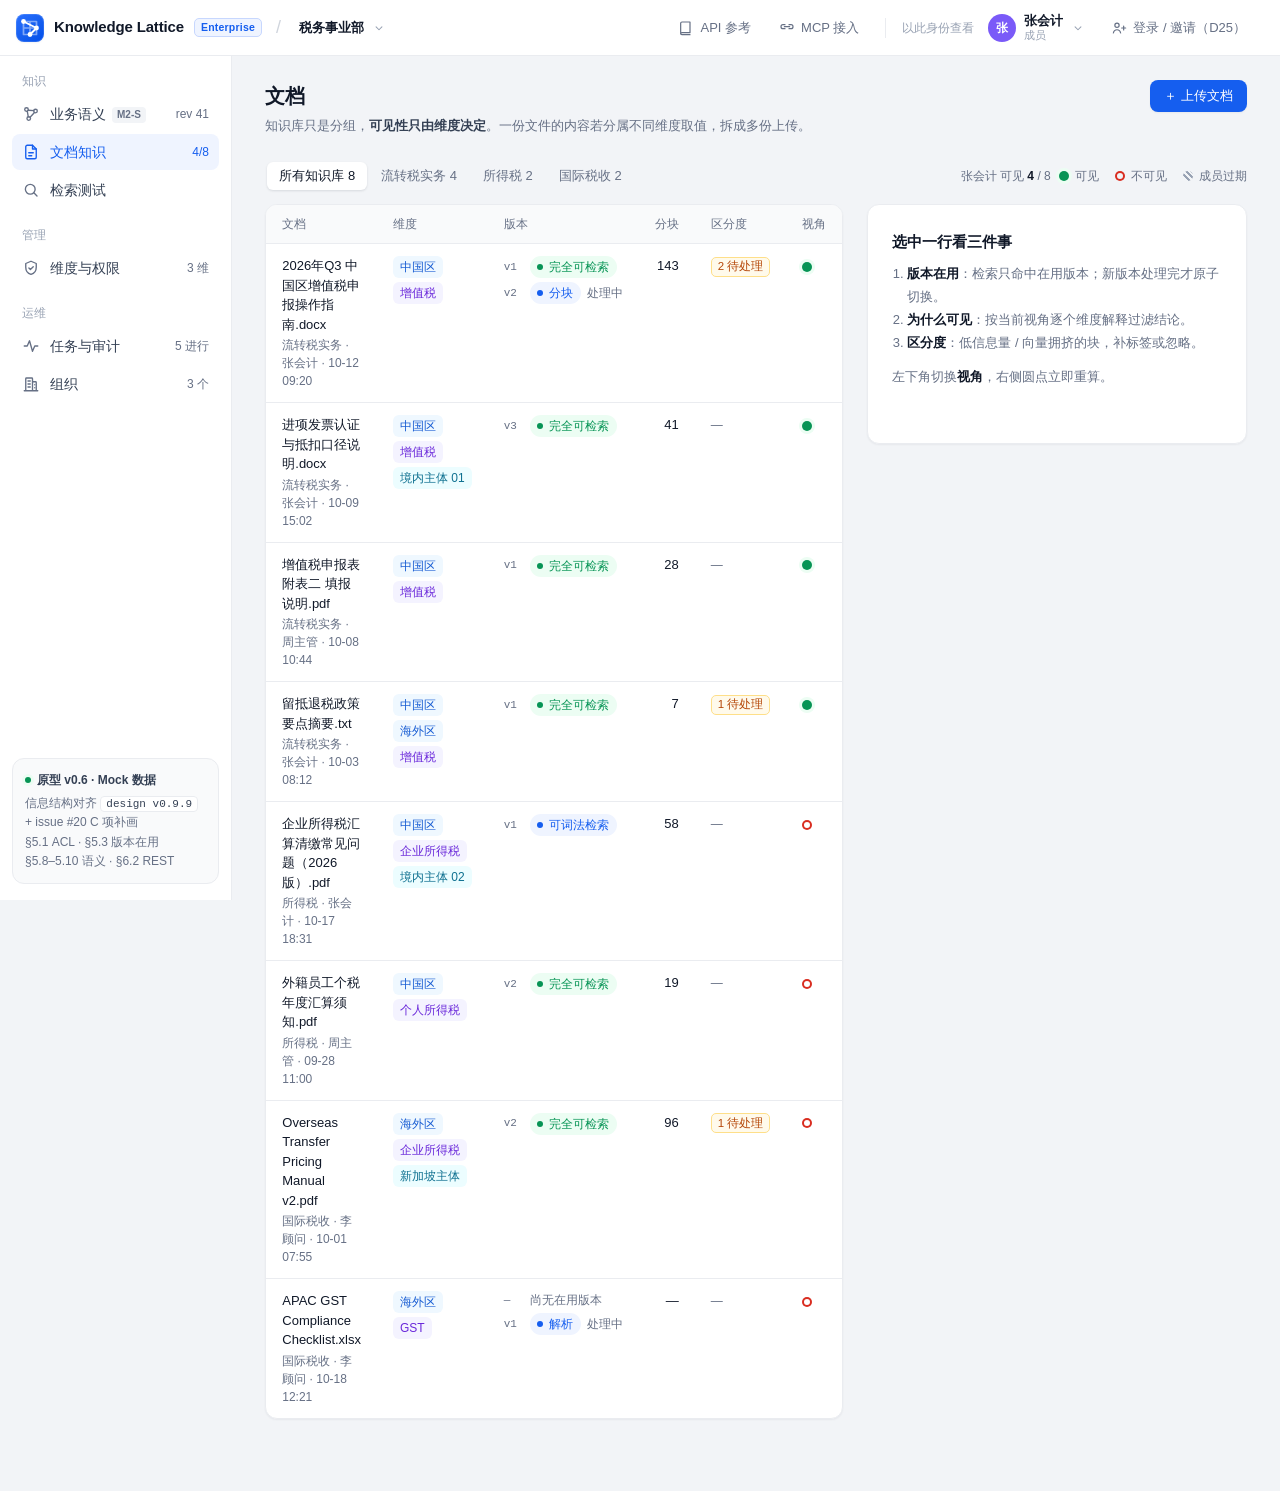
==== commit 1cc223eb: "[task-knowledge-lattice-m4-4] feat: M4 交付——D25 内置账号/邀请制本地登录（local/sso 双形态，默认 sso 零变化） - domain/accou" ====
--- a/prototype/index.html
+++ b/prototype/index.html
@@ -2496,5 +2496,204 @@
 
 render();
 </script>
+
+<!-- ==========================================================================
+     D25（M4 登录/账号）UI 基准 mock —— 只在 body 末尾追加，不改既有五视图默认渲染。
+     入口按钮由下方脚本注入顶栏（不改 topbar 既有标记）；覆盖层纯静态、可关闭，
+     仅演示：setup / login / 邀请接受三屏 + 用户/邀请管理小表 + 邀请链接一次性展示。
+     实现归属：web/views/login.js（m4-3a）+ web/views/users.js（m4-3b）。
+     ========================================================================== -->
+<style>
+  body.d25-open { overflow: hidden; }
+  .d25-mock[hidden] { display: none; }
+  .d25-mock { position: fixed; inset: 0; z-index: 90; display: grid; place-items: center; padding: var(--s5); }
+  .d25-backdrop { position: absolute; inset: 0; background: rgba(16, 24, 40, .46); }
+  .d25-panel {
+    position: relative; width: min(1120px, 100%); max-height: calc(100vh - 48px); overflow: auto;
+    background: var(--paper); border: 1px solid var(--rule); border-radius: var(--r-lg); box-shadow: var(--sh-lg);
+  }
+  .d25-head {
+    position: sticky; top: 0; z-index: 2; display: flex; align-items: flex-start; gap: var(--s4);
+    padding: var(--s4) var(--s5); background: var(--paper); border-bottom: 1px solid var(--rule);
+  }
+  .d25-head h2 { font-size: 18px; font-weight: 650; letter-spacing: -.01em; }
+  .d25-kicker { font-size: 11px; font-weight: 600; color: var(--seal); text-transform: uppercase; letter-spacing: .06em; margin-bottom: 2px; }
+  .d25-body { padding: var(--s4) var(--s5) var(--s5); }
+  .d25-cards { display: grid; grid-template-columns: repeat(3, minmax(0, 1fr)); gap: var(--s4); margin-bottom: var(--s4); }
+  .d25-card { border: 1px solid var(--rule); border-radius: var(--r-lg); background: var(--paper-2); padding: var(--s4); display: flex; flex-direction: column; gap: 10px; }
+  .d25-card-h { display: flex; align-items: center; gap: 8px; flex-wrap: wrap; }
+  .d25-card-h h3 { font-size: 14px; font-weight: 600; }
+  .d25-card-h .pill { margin-left: auto; }
+  .d25-badge { width: 20px; height: 20px; border-radius: 6px; background: var(--seal-w); color: var(--seal); border: 1px solid var(--seal-b); display: grid; place-items: center; font-size: 11px; font-weight: 700; }
+  .d25-field { display: flex; flex-direction: column; gap: 4px; font-size: 12px; font-weight: 500; color: var(--ink-2); }
+  .d25-field .inp { width: 100%; height: 30px; font-size: 12.5px; }
+  .d25-two { display: grid; grid-template-columns: 1fr 1fr; gap: 8px; }
+  .d25-card .btn { justify-content: center; }
+  .d25-meta { display: flex; flex-direction: column; gap: 4px; padding: 8px 10px; background: var(--paper); border: 1px solid var(--rule); border-radius: var(--r); font-size: 12px; }
+  .d25-meta > div { display: flex; justify-content: space-between; gap: 10px; }
+  .d25-meta span { color: var(--ink-4); }
+  .d25-mgmt { border: 1px solid var(--rule); border-radius: var(--r-lg); overflow: hidden; background: var(--paper); }
+  .d25-mgmt-h { display: flex; align-items: center; gap: 8px; flex-wrap: wrap; padding: var(--s4); border-bottom: 1px solid var(--rule); }
+  .d25-mgmt-h h3 { font-size: 14px; font-weight: 600; margin-right: 2px; }
+  .d25-scope { margin: 0 var(--s4); margin-top: var(--s4); }
+  .d25-table { margin-top: var(--s3); }
+  .d25-linkbox { margin: var(--s4); padding: var(--s3) var(--s4); border: 1px solid var(--moss-b); background: var(--moss-w); border-radius: var(--r); }
+  .d25-linkbox-h { display: flex; align-items: center; gap: 8px; margin-bottom: 8px; font-size: 13px; }
+  .d25-link-row { display: grid; grid-template-columns: minmax(0, 1fr) auto; gap: 8px; align-items: center; }
+  .d25-link-row .inp { width: 100%; font-family: var(--mono); font-size: 11.5px; height: 30px; }
+  .d25-foot { padding: 0 var(--s5) var(--s5); font-size: 11.5px; color: var(--ink-4); line-height: 1.7; }
+  @media (max-width: 1000px) { .d25-cards { grid-template-columns: 1fr; } }
+</style>
+
+<div class="d25-mock" id="d25Mock" hidden>
+  <div class="d25-backdrop" data-d25-close></div>
+  <div class="d25-panel" role="dialog" aria-modal="true" aria-labelledby="d25Title">
+    <header class="d25-head">
+      <div style="flex:1">
+        <div class="d25-kicker">D25 · Local accounts · M4</div>
+        <h2 id="d25Title">登录 / 邀请 UI 基准 <span class="tiny muted" style="font-weight:400">（静态 mock）</span></h2>
+        <p class="tiny muted" style="margin-top:4px">默认 <code>LATTICE_AUTH_MODE=sso</code> 形态零变化；本覆盖层只演示 local 形态的信息结构与交互骨架，按钮不连后端。</p>
+      </div>
+      <button class="btn ghost sm" type="button" data-d25-close>关闭 ✕</button>
+    </header>
+
+    <div class="d25-body">
+      <div class="d25-cards">
+        <!-- A · 首启 setup（零用户） -->
+        <section class="d25-card" aria-labelledby="d25Setup">
+          <div class="d25-card-h"><span class="d25-badge">A</span><h3 id="d25Setup">首启设置</h3><span class="pill idle">零用户一次</span></div>
+          <p class="tiny muted">创建首个<b>系统管理员</b>；可选同事务建首个组织并任 org_admin（org_id/名称成对）。</p>
+          <label class="d25-field">用户名<input class="inp" value="admin" placeholder="登录名"></label>
+          <div class="d25-two">
+            <label class="d25-field">密码<input class="inp" type="password" value="password"></label>
+            <label class="d25-field">确认密码<input class="inp" type="password" value="password"></label>
+          </div>
+          <label class="d25-field">初始化口令 <span class="tiny muted" style="font-weight:400">（配置 LATTICE_INIT_PASSWORD 时必填）</span><input class="inp" placeholder="init password"></label>
+          <div class="d25-two">
+            <label class="d25-field">组织 id（可选）<input class="inp" value="org:tax"></label>
+            <label class="d25-field">组织名称（可选）<input class="inp" value="税务知识中心"></label>
+          </div>
+          <button class="btn seal-btn" type="button">创建管理员并进入</button>
+        </section>
+
+        <!-- B · 登录 -->
+        <section class="d25-card" aria-labelledby="d25Login">
+          <div class="d25-card-h"><span class="d25-badge">B</span><h3 id="d25Login">登录</h3><span class="pill run">本地会话</span></div>
+          <p class="tiny muted">username + password → 本地会话 token；失败统一「用户名或密码不正确」，连续失败限流锁定。</p>
+          <label class="d25-field">用户名<input class="inp" value="admin"></label>
+          <label class="d25-field">密码<input class="inp" type="password" value="password"></label>
+          <button class="btn seal-btn" type="button">登录</button>
+          <p class="tiny muted">忘记密码联系系统管理员——可生成一次性重置链接（线下交付）。收到邀请链接？打开即进入右侧接受屏。</p>
+        </section>
+
+        <!-- C · 邀请接受 / 重置 -->
+        <section class="d25-card" aria-labelledby="d25Accept">
+          <div class="d25-card-h"><span class="d25-badge">C</span><h3 id="d25Accept">邀请接受</h3><span class="pill ok">单次有效</span></div>
+          <div class="d25-meta">
+            <div><span>账号</span><b class="mono">wang.li</b></div>
+            <div><span>组织</span><b>税务知识中心 <small class="mono muted">org:tax</small></b></div>
+            <div><span>角色</span><b>成员</b></div>
+            <div><span>用途</span><b class="pill ok">加入组织</b></div>
+            <div><span>有效期至</span><b class="mono">2026-11-22 10:00 UTC</b></div>
+          </div>
+          <label class="d25-field">显示名<input class="inp" value="王立"></label>
+          <div class="d25-two">
+            <label class="d25-field">设置密码<input class="inp" type="password" value="password"></label>
+            <label class="d25-field">确认密码<input class="inp" type="password" value="password"></label>
+          </div>
+          <button class="btn seal-btn" type="button">接受邀请并登录</button>
+          <p class="tiny muted">重置用途同屏但隐藏「显示名」；接受后旧会话立即失效（token_version++）。</p>
+        </section>
+      </div>
+
+      <!-- 用户 / 邀请管理小表 -->
+      <section class="d25-mgmt" aria-labelledby="d25Mgmt">
+        <div class="d25-mgmt-h">
+          <h3 id="d25Mgmt">用户 / 邀请管理</h3>
+          <span class="pill run">sysadmin · 全局账号</span>
+          <span class="pill ok">org_admin · 本组织邀请</span>
+          <span style="flex:1"></span>
+          <button class="btn sm" type="button">＋ 新建用户</button>
+          <button class="btn ghost sm" type="button">＋ 邀请成员</button>
+        </div>
+        <div class="note d25-scope">
+          <b>D25</b>：无 SMTP——邀请/重置链接由管理员复制后线下交付；org_admin 只能管理本组织邀请，sysadmin 可全局建号。
+          链接明文只在创建时显示一次，服务端只存摘要（刷新即消失）。
+        </div>
+        <table class="ledger d25-table">
+          <thead><tr><th>对象</th><th>类型</th><th>角色</th><th>状态</th><th>最近活动 (UTC)</th><th>操作</th></tr></thead>
+          <tbody>
+            <tr>
+              <td><div class="t-title mono">admin</div><div class="t-sub">系统管理员 · 当前账号</div></td>
+              <td>用户</td><td><span class="pill ok">sysadmin</span></td>
+              <td><span class="pill ok">启用</span></td>
+              <td class="tiny mono">11-20 13:02</td>
+              <td><div style="display:flex;gap:6px;flex-wrap:wrap"><button class="btn ghost sm" type="button">重置链接</button><button class="btn ghost sm" type="button">撤销 sysadmin</button></div></td>
+            </tr>
+            <tr>
+              <td><div class="t-title mono">wang.li</div><div class="t-sub">邀请链接只在创建时可见</div></td>
+              <td>邀请</td><td><span class="pill">member</span></td>
+              <td><span class="pill run">待接受</span></td>
+              <td class="tiny mono">到期 11-22 10:00</td>
+              <td><button class="btn ghost sm" type="button" style="color:var(--danger)">撤销</button></td>
+            </tr>
+            <tr>
+              <td><div class="t-title mono">chen.liu</div><div class="t-sub">已停用 · 会话即时失效</div></td>
+              <td>用户</td><td><span class="pill">member</span></td>
+              <td><span class="pill bad">已停用</span></td>
+              <td class="tiny mono">11-19 17:40</td>
+              <td><button class="btn ghost sm" type="button">恢复</button></td>
+            </tr>
+            <tr>
+              <td><div class="t-title mono">zhao.min</div><div class="t-sub">邀请链接只在创建时可见</div></td>
+              <td>邀请</td><td><span class="pill ok">org_admin</span></td>
+              <td><span class="pill run">待接受</span></td>
+              <td class="tiny mono">到期 11-21 09:30</td>
+              <td><button class="btn ghost sm" type="button" style="color:var(--danger)">撤销</button></td>
+            </tr>
+          </tbody>
+        </table>
+        <div class="d25-linkbox">
+          <div class="d25-linkbox-h"><b>邀请链接（只显示这一次）</b><span class="pill ok">邀请</span><span class="tiny muted">账号 wang.li</span></div>
+          <div class="d25-link-row">
+            <input class="inp" readonly value="http://127.0.0.1:8000/#invite=3lDxQm2vT9pK7cRwYbNfHs4AeZgJ8u">
+            <button class="btn sm" type="button">复制链接</button>
+          </div>
+          <div class="tiny muted" style="margin-top:6px">token 明码：<code>3lDxQm2vT9pK7cRwYbNfHs4AeZgJ8u</code> · #invite= fragment（不进服务端路径/Referer）· 刷新或切换组织后不再显示</div>
+        </div>
+      </section>
+    </div>
+
+    <div class="d25-foot">
+      对应实现：<code>web/views/login.js</code>（setup / login / accept）+ <code>web/views/users.js</code>（用户/邀请管理）；
+      API 契约见 <code>.opencode/workflows/_m4-impl-contract.md</code> §5。按钮为 mock，不触发请求。
+    </div>
+  </div>
+</div>
+
+<script>
+/* D25 mock 入口：把按钮注入顶栏（不动既有 topbar 标记/脚本），Esc / 背景 / 关闭按钮收起。 */
+(function () {
+  var mock = document.getElementById("d25Mock");
+  var bar = document.querySelector(".topbar");
+  if (!mock || !bar) return;
+  var btn = document.createElement("button");
+  btn.type = "button";
+  btn.className = "tb-link";
+  btn.setAttribute("data-d25-open", "");
+  btn.title = "D25 登录 / 邀请 UI 基准（静态 mock）";
+  btn.innerHTML = '<svg class="ic" viewBox="0 0 24 24" aria-hidden="true"><circle cx="9" cy="8" r="3.2"/><path d="M3.6 19.5c.6-3.1 2.8-4.9 5.4-4.9s4.8 1.8 5.4 4.9"/><path d="M16 12h6M19 9v6"/></svg><span>登录 / 邀请（D25）</span>';
+  bar.appendChild(btn);
+  function open() { mock.hidden = false; document.body.classList.add("d25-open"); }
+  function close() { mock.hidden = true; document.body.classList.remove("d25-open"); }
+  document.addEventListener("click", function (ev) {
+    if (ev.target.closest("[data-d25-open]")) { open(); return; }
+    if (ev.target.closest("[data-d25-close]")) close();
+  });
+  document.addEventListener("keydown", function (ev) {
+    if (ev.key === "Escape" && !mock.hidden) close();
+  });
+})();
+</script>
 </body>
 </html>
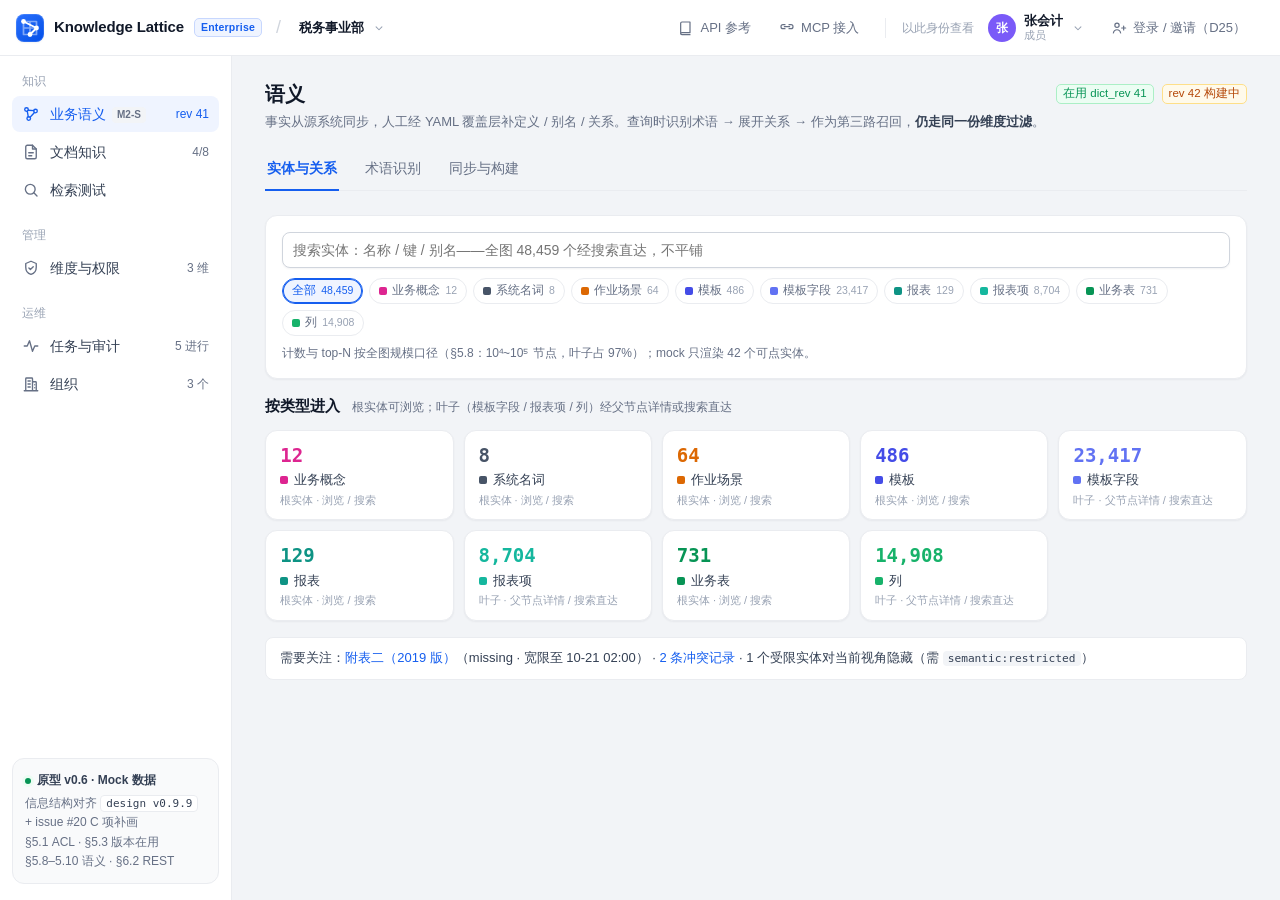
==== commit 454fe24c: "feat(web): 默认落地业务语义 + 登录/设密页写明邀请制与密码规则 - app.js：DEFAULT_VIEW="semantic"——state 默认值 + applySession 登录" ====
--- a/prototype/index.html
+++ b/prototype/index.html
@@ -968,7 +968,7 @@
 const state = {
   orgId: ORGS[0].id,
   lens: { "01JORGTAX": "u1", "01JORGFIN": "f1" },
-  view: "docs",
+  view: "semantic",   // 默认落地视图（与实现对齐：登录后先落业务语义）
   sub: { access: "grants", sem: "entities" },
   ds: "all", selDoc: null, drawer: null, newDs: { name: "", desc: "" }, up: { ds: "", picked: {}, file: "" },
   q: "", qDs: "all", entRoute: true, lastSearch: null,
